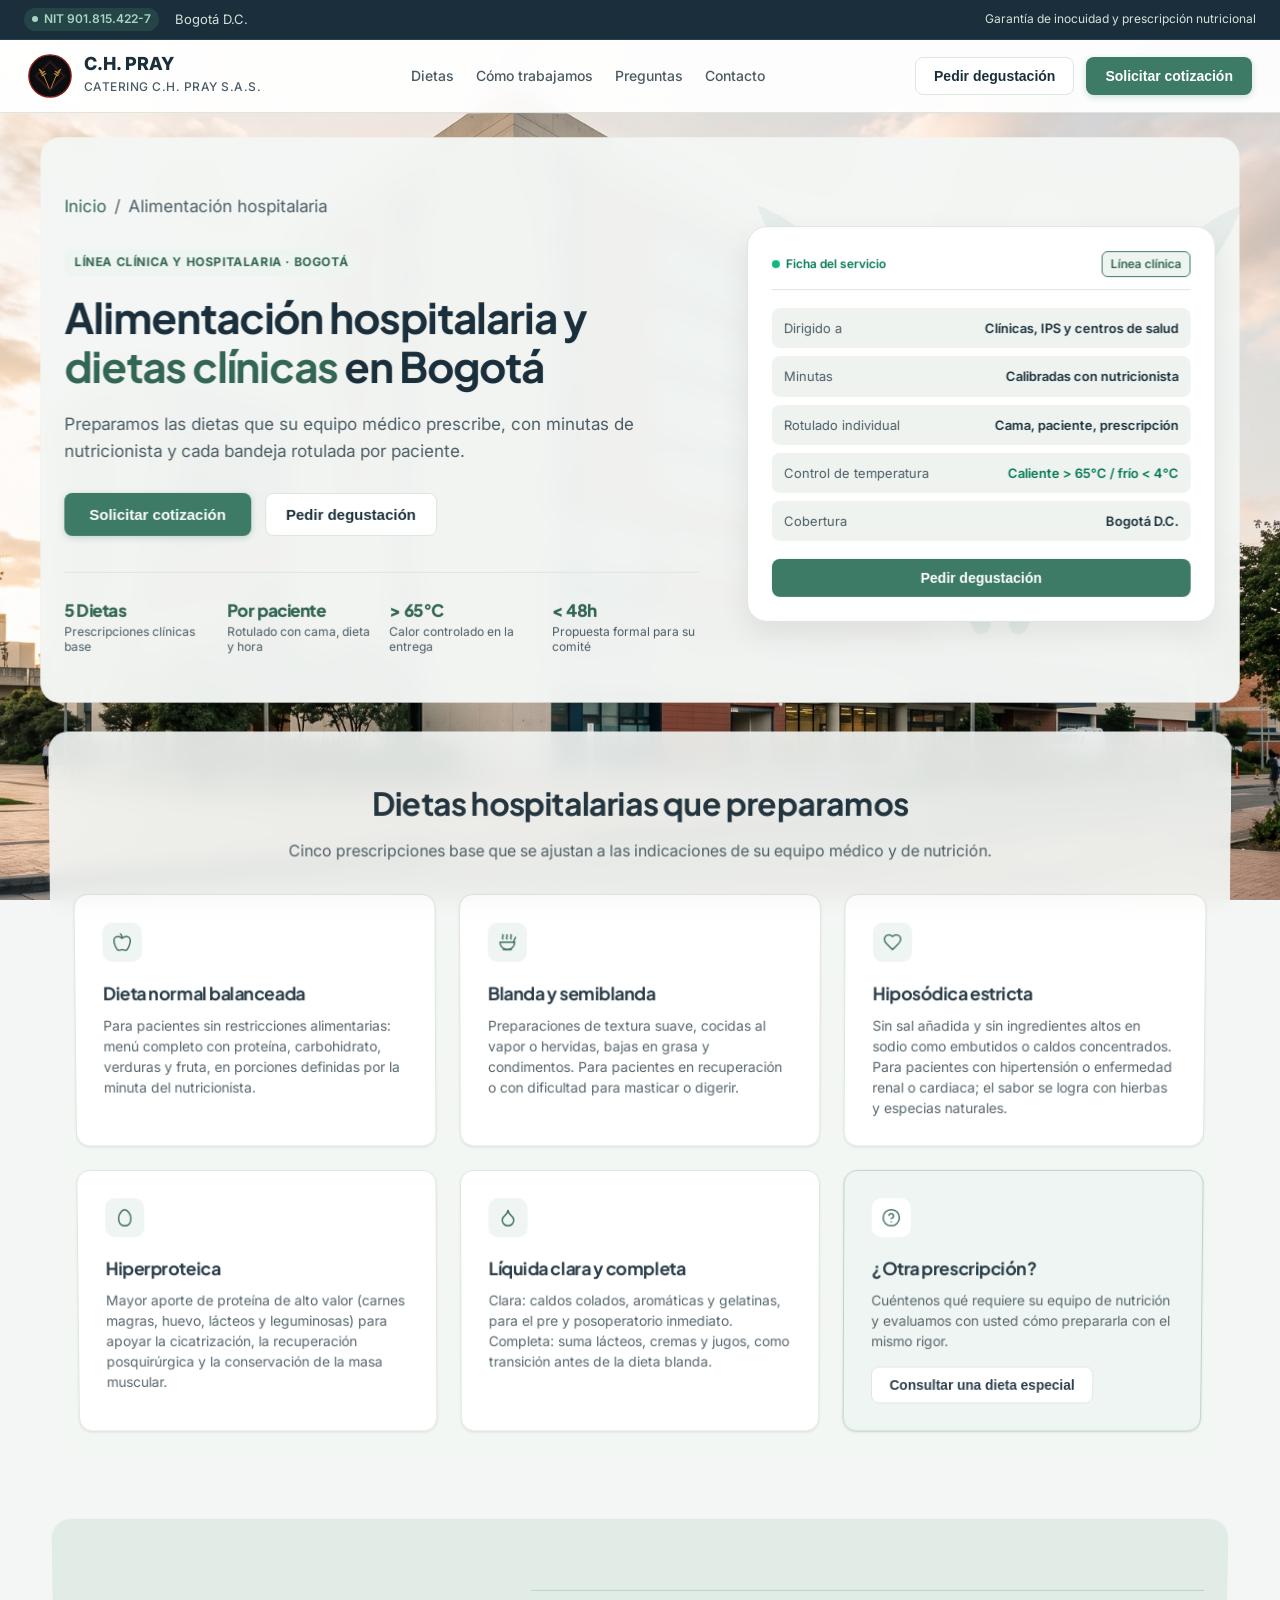
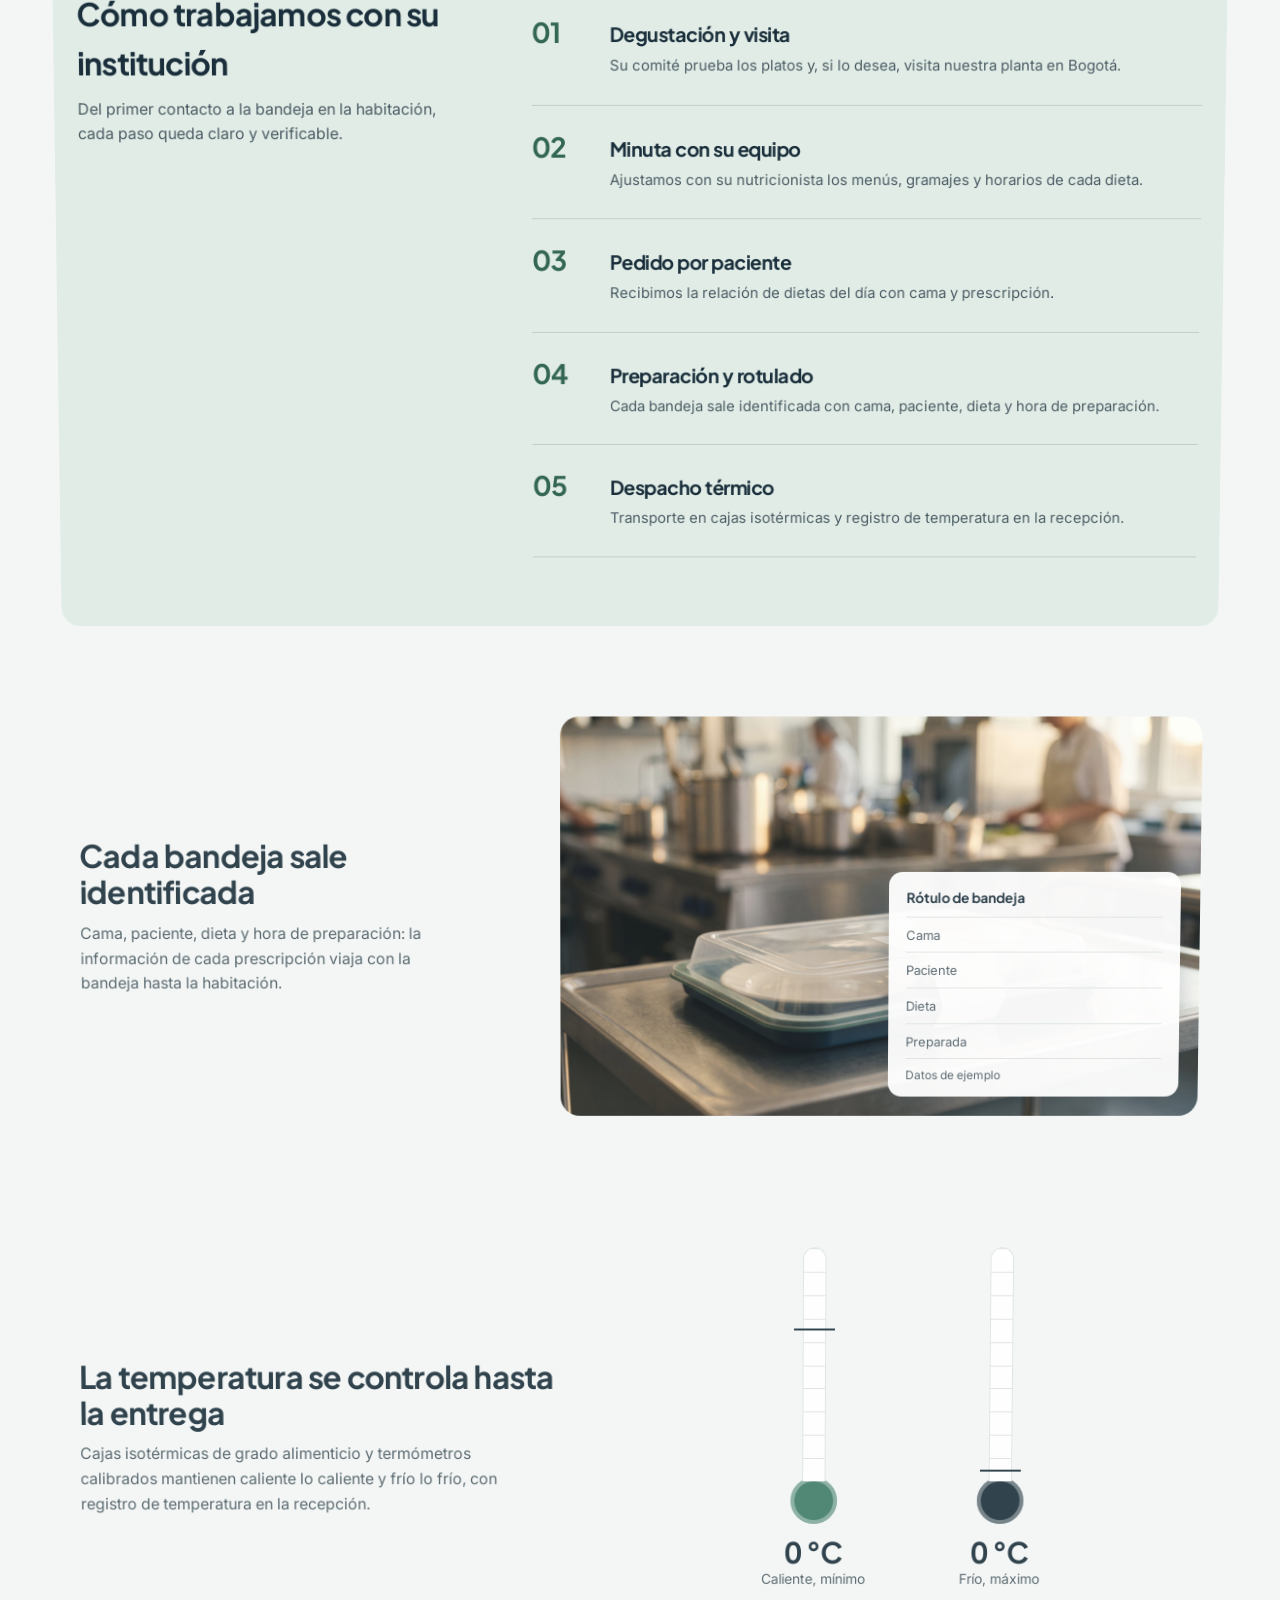
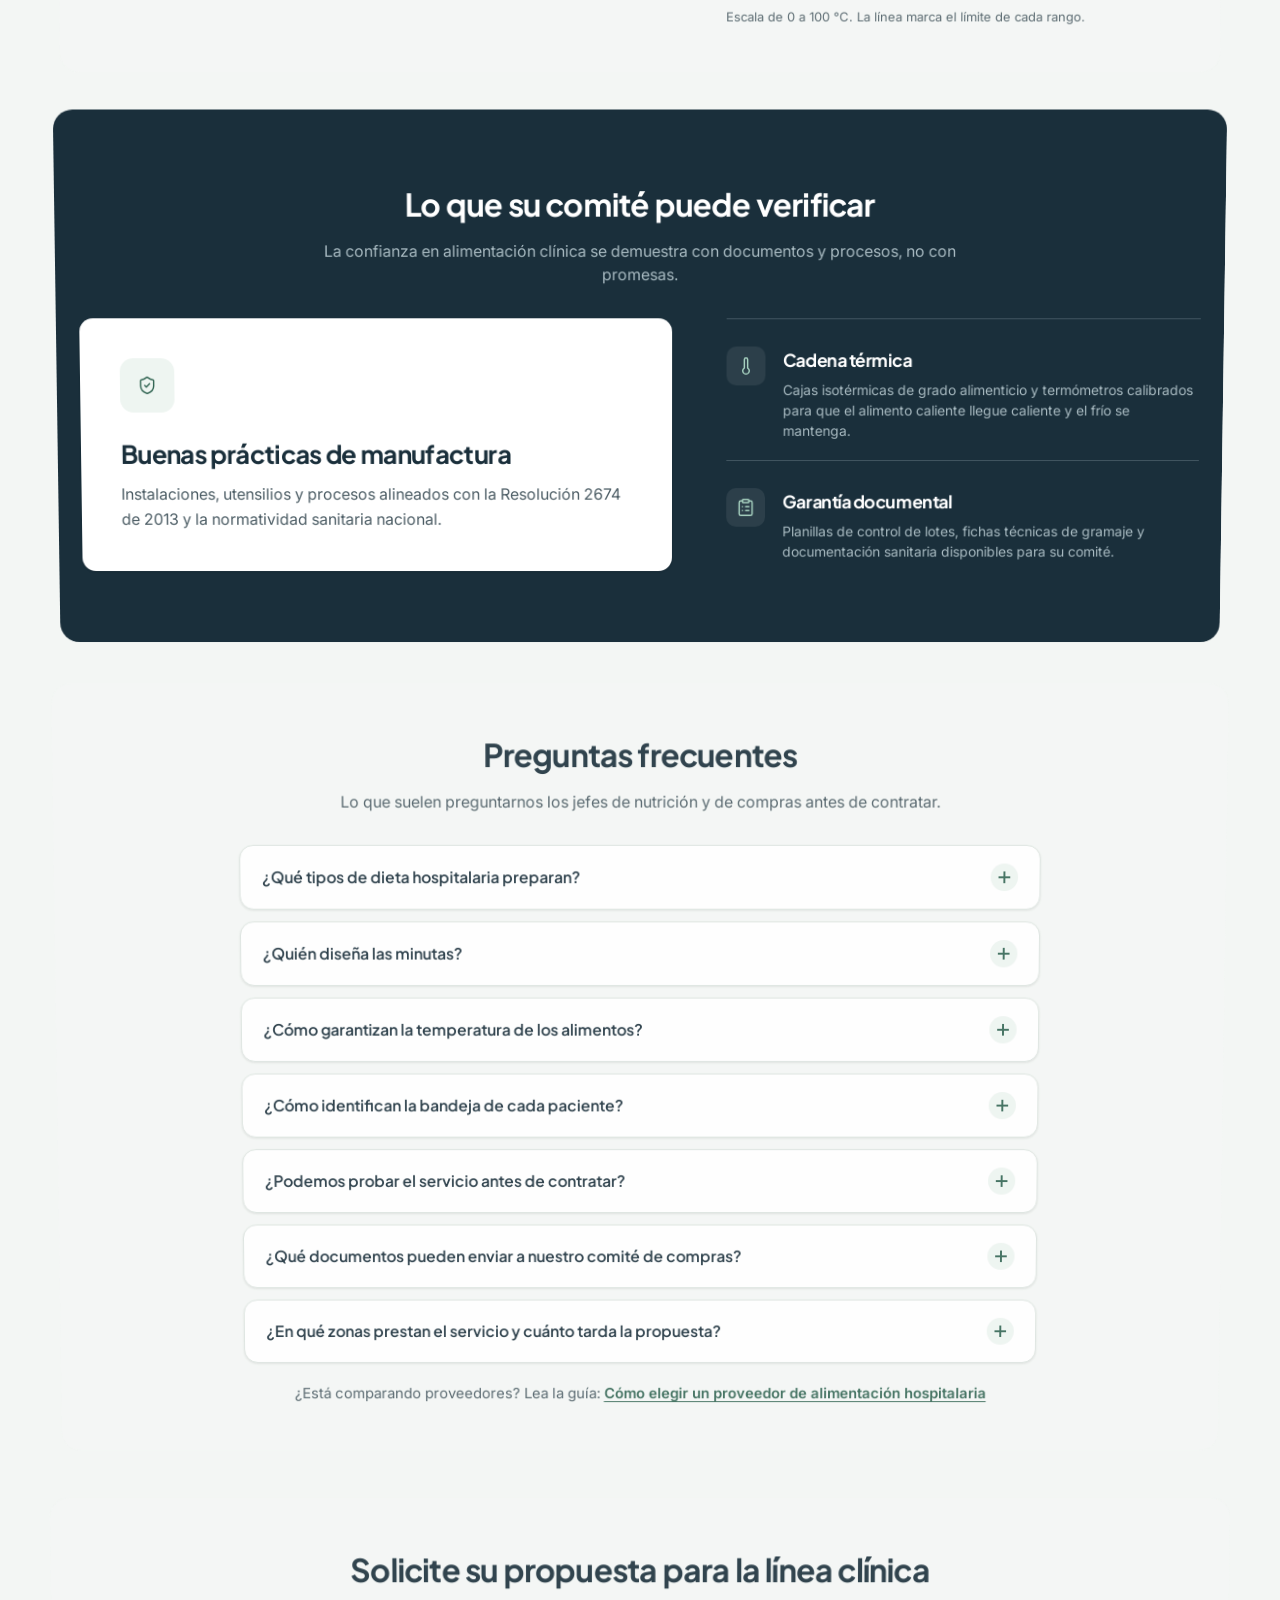
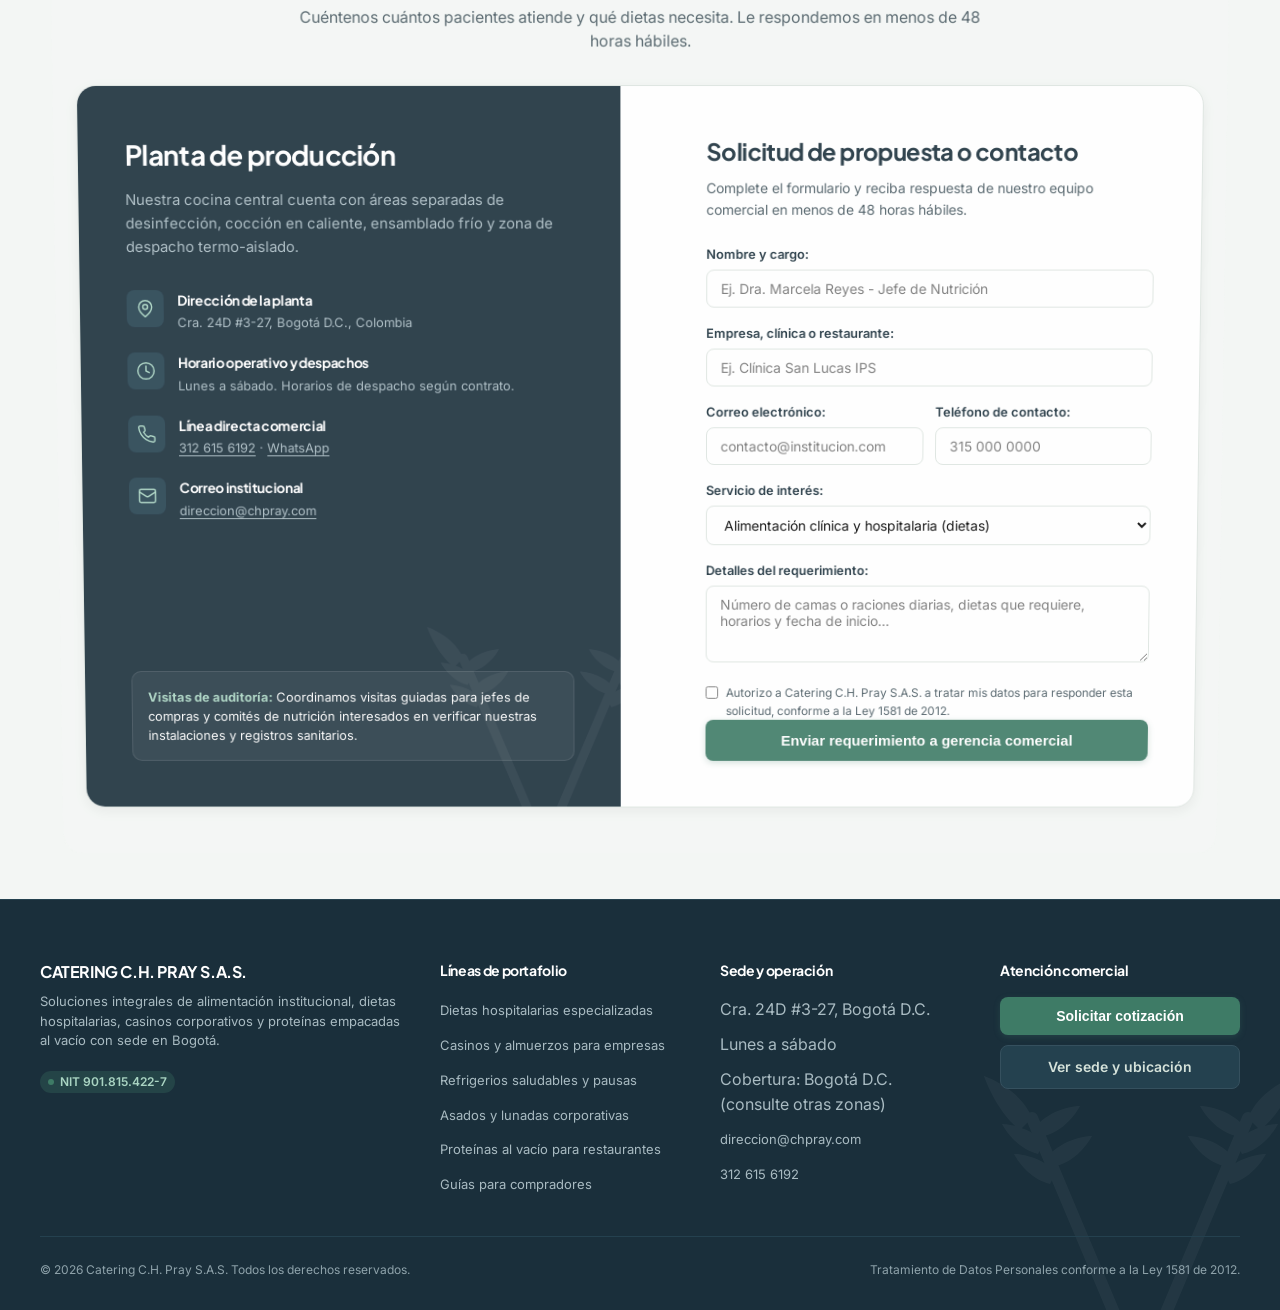
==== alimentacion-hospitalaria/index.html @ 0bd47624 "Diseño: botones, pestañas, etiquetas de formulario, pie y tarjetas en mayúscula inicial solo (senten" ====
<!DOCTYPE html>
<html lang="es">
<head>
  <meta charset="UTF-8">
  <meta name="viewport" content="width=device-width, initial-scale=1.0">
  <title>Alimentación Hospitalaria y Dietas Clínicas en Bogotá | C.H. Pray</title>
  <meta name="description" content="Dietas hospitalarias para clínicas, IPS y centros de salud en Bogotá: normal, blanda, hiposódica, hiperproteica y líquida, con minutas de nutricionista, rotulado por paciente y cadena térmica. Solicite cotización o degustación.">
  <link rel="canonical" href="https://saimonproduce.github.io/propuestachpray/alimentacion-hospitalaria/">
  <meta property="og:type" content="website">
  <meta property="og:locale" content="es_CO">
  <meta property="og:site_name" content="Catering C.H. Pray S.A.S.">
  <meta property="og:title" content="Alimentación Hospitalaria y Dietas Clínicas en Bogotá | C.H. Pray">
  <meta property="og:description" content="Dietas hospitalarias con minutas de nutricionista, rotulado por paciente y cadena térmica para clínicas e IPS en Bogotá.">
  <meta property="og:url" content="https://saimonproduce.github.io/propuestachpray/alimentacion-hospitalaria/">
  <meta name="theme-color" content="#1A2F3B">
  <link rel="icon" href="data:image/svg+xml,%3Csvg xmlns='http://www.w3.org/2000/svg' viewBox='0 0 100 100'%3E%3Crect width='100' height='100' rx='20' fill='%231A2F3B'/%3E%3Ctext x='50' y='66' font-size='46' font-family='Arial' font-weight='700' fill='%23F7F9F6' text-anchor='middle'%3ECH%3C/text%3E%3C/svg%3E">
  <script type="application/ld+json">
  {
    "@context": "https://schema.org",
    "@graph": [
      {
        "@type": "Service",
        "name": "Alimentación hospitalaria y dietas clínicas",
        "serviceType": "Alimentación institucional hospitalaria",
        "description": "Preparación y despacho de dietas hospitalarias para clínicas, IPS y centros de salud en Bogotá.",
        "areaServed": "Bogotá D.C.",
        "audience": { "@type": "Audience", "audienceType": "Clínicas, IPS y centros de salud" },
        "provider": {
          "@type": "FoodEstablishment",
          "name": "Catering C.H. Pray S.A.S.",
          "telephone": "+57 312 615 6192",
          "taxID": "901.815.422-7",
          "address": { "@type": "PostalAddress", "streetAddress": "Cra. 24D #3-27", "addressLocality": "Bogotá", "addressCountry": "CO" }
        }
      },
      {
        "@type": "BreadcrumbList",
        "itemListElement": [
          { "@type": "ListItem", "position": 1, "name": "Inicio", "item": "https://saimonproduce.github.io/propuestachpray/" },
          { "@type": "ListItem", "position": 2, "name": "Alimentación hospitalaria", "item": "https://saimonproduce.github.io/propuestachpray/alimentacion-hospitalaria/" }
        ]
      },
      {
        "@type": "FAQPage",
        "mainEntity": [
          {
            "@type": "Question",
            "name": "¿Qué tipos de dieta hospitalaria preparan?",
            "acceptedAnswer": {
              "@type": "Answer",
              "text": "Preparamos cinco prescripciones base: normal balanceada, blanda y semiblanda, hiposódica estricta, hiperproteica y líquida clara y completa. Si su institución requiere otra dieta, la evaluamos con su equipo de nutrición."
            }
          },
          {
            "@type": "Question",
            "name": "¿Quién diseña las minutas?",
            "acceptedAnswer": {
              "@type": "Answer",
              "text": "Las minutas se calibran con nutricionista profesional y se ajustan con el equipo de nutrición de su institución: menús, gramajes y horarios de cada dieta."
            }
          },
          {
            "@type": "Question",
            "name": "¿Cómo garantizan la temperatura de los alimentos?",
            "acceptedAnswer": {
              "@type": "Answer",
              "text": "Despachamos en cajas isotérmicas de grado alimenticio y medimos la temperatura en la recepción: más de 65 °C para los alimentos calientes y menos de 4 °C para los fríos."
            }
          },
          {
            "@type": "Question",
            "name": "¿Cómo identifican la bandeja de cada paciente?",
            "acceptedAnswer": {
              "@type": "Answer",
              "text": "Cada bandeja va rotulada de forma individual con cama, paciente, dieta y hora de preparación, para que su personal la entregue sin confusiones."
            }
          },
          {
            "@type": "Question",
            "name": "¿Podemos probar el servicio antes de contratar?",
            "acceptedAnswer": {
              "@type": "Answer",
              "text": "Sí. Coordinamos una degustación sin costo para su comité técnico y, si lo desea, una visita guiada a nuestra planta de producción en Bogotá."
            }
          },
          {
            "@type": "Question",
            "name": "¿Qué documentos pueden enviar a nuestro comité de compras?",
            "acceptedAnswer": {
              "@type": "Answer",
              "text": "Ponemos a disposición planillas de control de lotes, fichas técnicas de gramaje y la documentación sanitaria de la empresa, además de nuestros datos legales (NIT 901.815.422-7)."
            }
          },
          {
            "@type": "Question",
            "name": "¿En qué zonas prestan el servicio y cuánto tarda la propuesta?",
            "acceptedAnswer": {
              "@type": "Answer",
              "text": "Atendemos instituciones en Bogotá D.C.; para otras zonas, consúltenos. Enviamos la propuesta formal en menos de 48 horas hábiles después de conocer su requerimiento."
            }
          }
        ]
      }
    ]
  }
  </script>
  <link rel="preconnect" href="https://fonts.googleapis.com">
  <link rel="preconnect" href="https://fonts.gstatic.com" crossorigin>
  <link href="https://fonts.googleapis.com/css2?family=Plus+Jakarta+Sans:wght@400;500;600;700;800&family=Inter:wght@400;500;600&display=swap" rel="stylesheet">
  <link rel="stylesheet" href="../styles.css?v=32">
</head>
<body class="theme-warm" data-service="Hospitalario">

  <!-- BARRA DE CONFIANZA -->
  <div class="top-bar">
    <div class="top-bar-tags">
      <span class="badge-pill">NIT 901.815.422-7</span>
      <span>Bogotá D.C.</span>
    </div>
    <div style="font-size: 12px;">
      Garantía de inocuidad y prescripción nutricional
    </div>
  </div>

  <!-- HEADER -->
  <header>
    <a href="../" class="brand-wrap" aria-label="C.H. Pray, ir al inicio">
      <svg class="brand-logo-svg" viewBox="0 0 100 100" fill="none" xmlns="http://www.w3.org/2000/svg">
        <circle cx="50" cy="50" r="48" fill="#0C0D0E" stroke="#8B1E1E" stroke-width="3"/>
        <rect x="25" y="25" width="50" height="50" transform="rotate(45 50 50)" stroke="#1F2430" stroke-width="2" fill="none"/>
        <rect x="28" y="28" width="44" height="44" transform="rotate(45 50 50)" stroke="#8B1E1E" stroke-width="1.5" fill="none"/>
        <path d="M48 78 L32 40" stroke="#C8963E" stroke-width="2" stroke-linecap="round"/>
        <path d="M32 40 C30 35 24 33 24 33 C24 33 26 39 30 42 Z" fill="#C8963E"/>
        <path d="M34 44 C31 41 27 41 27 41 C27 41 29 45 33 46 Z" fill="#C8963E"/>
        <path d="M36 49 C33 46 29 46 29 46 C29 46 31 50 35 51 Z" fill="#C8963E"/>
        <path d="M33 41 C36 38 40 38 40 38 C40 38 38 42 34 43 Z" fill="#C8963E"/>
        <path d="M35 46 C38 43 42 43 42 43 C42 43 40 47 36 48 Z" fill="#C8963E"/>
        <path d="M52 78 L68 40" stroke="#C8963E" stroke-width="2" stroke-linecap="round"/>
        <path d="M68 40 C70 35 76 33 76 33 C76 33 74 39 70 42 Z" fill="#C8963E"/>
        <path d="M66 44 C69 41 73 41 73 41 C73 41 71 45 67 46 Z" fill="#C8963E"/>
        <path d="M64 49 C67 46 71 46 71 46 C71 46 69 50 65 51 Z" fill="#C8963E"/>
        <path d="M67 41 C64 38 60 38 60 38 C60 38 62 42 66 43 Z" fill="#C8963E"/>
        <path d="M65 46 C62 43 58 43 58 43 C58 43 60 47 64 48 Z" fill="#C8963E"/>
      </svg>
      <div>
        <span class="brand-title">C.H. PRAY</span>
        <span class="brand-sub">CATERING C.H. PRAY S.A.S.</span>
      </div>
    </a>
    <nav>
      <a href="#dietas">Dietas</a>
      <a href="#proceso">Cómo trabajamos</a>
      <a href="#preguntas">Preguntas</a>
      <a href="#contacto">Contacto</a>
      <span class="nav-indicator" aria-hidden="true"></span>
    </nav>

    <div class="header-actions">
      <button class="btn btn-secondary" onclick="openQuoteModal('degustacion')">Pedir degustación</button>
      <button class="btn btn-primary" onclick="openQuoteModal('clinico')"><span class="hide-narrow">Solicitar cotización</span><span class="show-narrow">Cotizar</span></button>
    </div>
  </header>

  <main>
    <!-- TODO: imágenes generadas con IA para el recorrido; reemplazar por fotos reales de la planta y de hospitalización -->
    <div class="journey-bg" aria-hidden="true">
      <video class="journey-video" muted playsinline preload="auto" poster="../assets/hospital/paso-1-fachada.jpg">
        <source src="../assets/hospital/recorrido-scroll-1080.mp4" type="video/mp4">
      </video>
      <div class="journey-imgs">
        <img class="journey-img" src="../assets/hospital/paso-1-fachada.jpg" alt="" width="2000" height="1116" decoding="async">
        <img class="journey-img" src="../assets/hospital/paso-2-pasillo.jpg" alt="" width="2000" height="1116" loading="lazy" decoding="async">
        <img class="journey-img" src="../assets/hospital/paso-3-cocina.jpg" alt="" width="2000" height="1116" loading="lazy" decoding="async">
        <img class="journey-img" src="../assets/hospital/paso-4-bandeja.jpg" alt="" width="2000" height="1116" loading="lazy" decoding="async">
      </div>
    </div>
    <script>
      // Móvil: las 4 imágenes se funden con el scroll (sin video, sin 3D)
      (function () {
        if (window.matchMedia('(prefers-reduced-motion: reduce)').matches || window.innerWidth > 640) return;
        document.body.classList.add('has-journey');
        var imgs = document.querySelectorAll('.journey-img');
        var n = imgs.length, current = 0, running = false;
        function tick() {
          var max = document.documentElement.scrollHeight - window.innerHeight;
          var q = Math.min(Math.max(window.scrollY / max, 0), 1) * (n - 1);
          current += (q - current) * 0.15;
          imgs.forEach(function (el, i) {
            var o = i === 0 ? 1 : Math.min(Math.max(current - (i - 1), 0), 1);
            el.style.opacity = o;
            el.style.transform = 'scale(' + (1.1 - 0.1 * o).toFixed(3) + ')';
          });
          if (Math.abs(q - current) > 0.002) { requestAnimationFrame(tick); } else { running = false; }
        }
        function update() { if (!running) { running = true; requestAnimationFrame(tick); } }
        window.addEventListener('scroll', update, { passive: true });
        window.addEventListener('resize', update);
        update();
      })();
    </script>
    <script>
      (function () {
        if (window.matchMedia('(prefers-reduced-motion: reduce)').matches || window.innerWidth <= 640) return;
        document.body.classList.add('has-journey');
        var video = document.querySelector('.journey-video');
        var sections;
        var target = 0, current = 0, running = false;
        var lastCurrent = 0, blur = 0;
        // Motion blur: el video se difumina según la velocidad del scroll (BLUR_K = px por segundo de video por frame; BLUR_MAX = tope en px)
        var BLUR_K = 80, BLUR_MAX = 6;
        function progress() {
          var max = document.documentElement.scrollHeight - window.innerHeight;
          return Math.min(Math.max(window.scrollY / max, 0), 1);
        }
        function sections3d() {
          sections.forEach(function (el) {
            var r = el.getBoundingClientRect();
            var d = Math.max(-1, Math.min(1, (r.top + r.height / 2 - window.innerHeight / 2) / window.innerHeight));
            el.style.transform = 'perspective(1400px) rotateX(' + (-d * 2).toFixed(2) + 'deg) translateZ(' + (-Math.abs(d) * 40).toFixed(0) + 'px)';
            if (!el.classList.contains('band-sage') && !el.classList.contains('band-navy')) {
              el.style.opacity = (1 - Math.abs(d) * 0.1).toFixed(2);
            }
          });
        }
        function tick() {
          var p = progress();
          target = p * (video.duration || 0);
          current += (target - current) * 0.12;
          var speed = Math.abs(current - lastCurrent);
          lastCurrent = current;
          blur += (Math.min(speed * BLUR_K, BLUR_MAX) - blur) * 0.25;
          video.style.filter = blur > 0.05 ? 'blur(' + blur.toFixed(2) + 'px)' : 'none';
          if (video.duration && !video.seeking && Math.abs(video.currentTime - current) > 0.001) {
            if (video.fastSeek) { video.fastSeek(current); } else { video.currentTime = current; }
          }
          sections3d();
          if (Math.abs(target - current) > 0.01 || video.seeking) {
            requestAnimationFrame(tick);
          } else {
            running = false;
            blur = 0;
            video.style.filter = 'none';
          }
        }
        function update() {
          if (!sections) return;
          if (!running) { running = true; requestAnimationFrame(tick); }
        }
        video.addEventListener('seeked', function () { if (running) return; update(); });
        window.addEventListener('scroll', function () { requestAnimationFrame(update); }, { passive: true });
        window.addEventListener('resize', update);
        window.addEventListener('load', function () { sections = document.querySelectorAll('main > section, main > .hero'); video.load(); update(); });
      })();
    </script>
    <!-- HERO -->
    <section class="hero">
      <div>
        <p class="breadcrumb">
          <a href="../">Inicio</a><span aria-hidden="true">/</span><span aria-current="page">Alimentación hospitalaria</span>
        </p>
        <div class="hero-tagline">Línea clínica y hospitalaria · Bogotá</div>
        <h1>Alimentación hospitalaria y <span>dietas clínicas</span> en Bogotá</h1>
        <p>
          Preparamos las dietas que su equipo médico prescribe, con minutas de nutricionista y cada bandeja rotulada por paciente.
        </p>

        <div class="hero-ctas">
          <button class="btn btn-primary" style="padding: 12px 24px; font-size: 15px;" onclick="openQuoteModal('clinico')">
            Solicitar cotización
          </button>
          <button class="btn btn-secondary" style="padding: 12px 20px; font-size: 15px;" onclick="openQuoteModal('degustacion')">
            Pedir degustación
          </button>
        </div>

        <div class="trust-strip">
          <div class="trust-item">
            <h4>5 Dietas</h4>
            <p>Prescripciones clínicas base</p>
          </div>
          <div class="trust-item">
            <h4>Por paciente</h4>
            <p>Rotulado con cama, dieta y hora</p>
          </div>
          <div class="trust-item">
            <h4>&gt; 65°C</h4>
            <p>Calor controlado en la entrega</p>
          </div>
          <div class="trust-item">
            <h4>&lt; 48h</h4>
            <p>Propuesta formal para su comité</p>
          </div>
        </div>
      </div>

      <div class="hero-card">
        <div class="hero-card-header">
          <span class="dot-badge">Ficha del servicio</span>
          <span class="badge-gold-outline">Línea clínica</span>
        </div>
        <div class="info-row">
          <span>Dirigido a</span>
          <span>Clínicas, IPS y centros de salud</span>
        </div>
        <div class="info-row">
          <span>Minutas</span>
          <span>Calibradas con nutricionista</span>
        </div>
        <div class="info-row">
          <span>Rotulado individual</span>
          <span>Cama, paciente, prescripción</span>
        </div>
        <div class="info-row">
          <span>Control de temperatura</span>
          <span style="color: #047857;">Caliente &gt; 65°C / frío &lt; 4°C</span>
        </div>
        <div class="info-row">
          <span>Cobertura</span>
          <span>Bogotá D.C.</span>
        </div>
        <button class="btn btn-gold" style="width: 100%; margin-top: 10px;" onclick="openQuoteModal('degustacion')">
          Pedir degustación
        </button>
      </div>
    </section>

    <!-- DIETAS -->
    <section class="page-section" id="dietas">
      <div class="section-title-wrap">
        <h2>Dietas hospitalarias que preparamos</h2>
        <p>Cinco prescripciones base que se ajustan a las indicaciones de su equipo médico y de nutrición.</p>
      </div>

      <div class="matrix-grid">
        <div class="matrix-card">
          <div class="matrix-icon"><svg viewBox="0 0 24 24" aria-hidden="true" focusable="false"><path d="M12 20.94c1.5 0 2.75 1.06 4 1.06 3 0 6-8 6-12.22A4.91 4.91 0 0 0 17 5c-2.22 0-4 1.44-5 2-1-.56-2.78-2-5-2a4.9 4.9 0 0 0-5 4.78C2 14 5 22 8 22c1.25 0 2.5-1.06 4-1.06Z"/><path d="M10 2c1 .5 2 2 2 5"/></svg></div>
          <h3 style="font-size: 18px; margin-bottom: 8px;">Dieta normal balanceada</h3>
          <p>Para pacientes sin restricciones alimentarias: menú completo con proteína, carbohidrato, verduras y fruta, en porciones definidas por la minuta del nutricionista.</p>
        </div>
        <div class="matrix-card">
          <div class="matrix-icon"><svg viewBox="0 0 24 24" aria-hidden="true" focusable="false"><path d="M12 21a9 9 0 0 0 9-9H3a9 9 0 0 0 9 9Z"/><path d="M7 21h10"/><path d="M19.5 12 22 6"/><path d="M16.25 3c.27.1.8.53.75 1.36-.06.83-.93 1.2-1 2.02-.05.78.34 1.24.73 1.62"/><path d="M11.25 3c.27.1.8.53.74 1.36-.05.83-.93 1.2-.98 2.02-.06.78.33 1.24.72 1.62"/><path d="M6.25 3c.27.1.8.53.75 1.36-.06.83-.93 1.2-1 2.02-.05.78.34 1.24.74 1.62"/></svg></div>
          <h3 style="font-size: 18px; margin-bottom: 8px;">Blanda y semiblanda</h3>
          <p>Preparaciones de textura suave, cocidas al vapor o hervidas, bajas en grasa y condimentos. Para pacientes en recuperación o con dificultad para masticar o digerir.</p>
        </div>
        <div class="matrix-card">
          <div class="matrix-icon"><svg viewBox="0 0 24 24" aria-hidden="true" focusable="false"><path d="M19 14c1.49-1.46 3-3.21 3-5.5A5.5 5.5 0 0 0 16.5 3c-1.76 0-3 .5-4.5 2-1.5-1.5-2.74-2-4.5-2A5.5 5.5 0 0 0 2 8.5c0 2.3 1.5 4.05 3 5.5l7 7Z"/></svg></div>
          <h3 style="font-size: 18px; margin-bottom: 8px;">Hiposódica estricta</h3>
          <p>Sin sal añadida y sin ingredientes altos en sodio como embutidos o caldos concentrados. Para pacientes con hipertensión o enfermedad renal o cardiaca; el sabor se logra con hierbas y especias naturales.</p>
        </div>
        <div class="matrix-card">
          <div class="matrix-icon"><svg viewBox="0 0 24 24" aria-hidden="true" focusable="false"><path d="M12 22c6.23-.05 7.87-5.57 7.5-10-.36-4.34-3.95-9.96-7.5-10-3.55.04-7.14 5.66-7.5 10-.37 4.43 1.27 9.95 7.5 10z"/></svg></div>
          <h3 style="font-size: 18px; margin-bottom: 8px;">Hiperproteica</h3>
          <p>Mayor aporte de proteína de alto valor (carnes magras, huevo, lácteos y leguminosas) para apoyar la cicatrización, la recuperación posquirúrgica y la conservación de la masa muscular.</p>
        </div>
        <div class="matrix-card">
          <div class="matrix-icon"><svg viewBox="0 0 24 24" aria-hidden="true" focusable="false"><path d="M12 22a7 7 0 0 0 7-7c0-2-1-3.9-3-5.5s-3.5-4-4-6.5c-.5 2.5-2 4.9-4 6.5C6 11.1 5 13 5 15a7 7 0 0 0 7 7z"/></svg></div>
          <h3 style="font-size: 18px; margin-bottom: 8px;">Líquida clara y completa</h3>
          <p>Clara: caldos colados, aromáticas y gelatinas, para el pre y posoperatorio inmediato. Completa: suma lácteos, cremas y jugos, como transición antes de la dieta blanda.</p>
        </div>
        <div class="matrix-card" style="background: var(--primary-subtle); border-color: var(--eucalyptus);">
          <div class="matrix-icon" style="background: var(--surface);"><svg viewBox="0 0 24 24" aria-hidden="true" focusable="false"><circle cx="12" cy="12" r="10"/><path d="M9.09 9a3 3 0 0 1 5.83 1c0 2-3 3-3 3"/><path d="M12 17h.01"/></svg></div>
          <h3 style="font-size: 18px; margin-bottom: 8px;">¿Otra prescripción?</h3>
          <p style="margin-bottom: 16px;">Cuéntenos qué requiere su equipo de nutrición y evaluamos con usted cómo prepararla con el mismo rigor.</p>
          <button class="btn btn-secondary" onclick="openQuoteModal('clinico')">Consultar una dieta especial</button>
        </div>
      </div>
      <!-- TODO: revisión de las descripciones por la nutricionista de la empresa -->
    </section>

    <!-- PROCESO -->
    <section class="page-section band-sage" id="proceso">
      <div class="section-title-wrap">
        <h2>Cómo trabajamos con su institución</h2>
        <p>Del primer contacto a la bandeja en la habitación, cada paso queda claro y verificable.</p>
      </div>

      <ol class="steps-list">
        <li>
          <h4>Degustación y visita</h4>
          <p>Su comité prueba los platos y, si lo desea, visita nuestra planta en Bogotá.</p>
        </li>
        <li>
          <h4>Minuta con su equipo</h4>
          <p>Ajustamos con su nutricionista los menús, gramajes y horarios de cada dieta.</p>
        </li>
        <li>
          <h4>Pedido por paciente</h4>
          <p>Recibimos la relación de dietas del día con cama y prescripción. <!-- TODO: confirmar canal y hora de corte del pedido --></p>
        </li>
        <li>
          <h4>Preparación y rotulado</h4>
          <p>Cada bandeja sale identificada con cama, paciente, dieta y hora de preparación.</p>
        </li>
        <li>
          <h4>Despacho térmico</h4>
          <p>Transporte en cajas isotérmicas y registro de temperatura en la recepción.</p>
        </li>
      </ol>
    </section>

    <!-- TODO: la foto de la bandeja es generada con IA; reemplazar por una foto real de la planta. Los datos del rótulo son un ejemplo ilustrativo. -->
    <section class="page-section tray-section" id="rotulado" aria-labelledby="rotuladoTitulo">
      <div class="tray-copy">
        <h2 id="rotuladoTitulo">Cada bandeja sale identificada</h2>
        <p>Cama, paciente, dieta y hora de preparación: la información de cada prescripción viaja con la bandeja hasta la habitación.</p>
      </div>
      <figure class="tray-figure" id="trayFigure">
        <img src="../assets/hospital/paso-4-bandeja.jpg" alt="Bandeja hospitalaria sellada con su rótulo" width="2000" height="1116" loading="lazy" decoding="async">
        <div class="tray-label" role="group" aria-label="Ejemplo de rótulo de bandeja">
          <div class="tray-label-title">Rótulo de bandeja</div>
          <dl>
            <div class="tray-row"><dt>Cama</dt><dd><span>204-B</span></dd></div>
            <div class="tray-row"><dt>Paciente</dt><dd><span>Alexander Tovar</span></dd></div>
            <div class="tray-row"><dt>Dieta</dt><dd><span>Hiposódica estricta</span></dd></div>
            <div class="tray-row"><dt>Preparada</dt><dd><span>11:40 a. m.</span></dd></div>
          </dl>
          <div class="tray-label-note">Datos de ejemplo</div>
        </div>
      </figure>
    </section>

    <section class="page-section thermo-section" id="temperatura" aria-labelledby="termoTitulo">
      <div class="thermo-copy">
        <h2 id="termoTitulo">La temperatura se controla hasta la entrega</h2>
        <p>Cajas isotérmicas de grado alimenticio y termómetros calibrados mantienen caliente lo caliente y frío lo frío, con registro de temperatura en la recepción.</p>
      </div>
      <div class="thermo-wrap">
        <div class="thermo-pair" id="thermoPair" role="img" aria-label="Termómetros en escala de 0 a 100 grados: lo caliente se mantiene por encima de 65 grados y lo frío por debajo de 4 grados">
          <div class="thermo thermo-hot" data-level="65">
            <div class="thermo-tube"><div class="thermo-fill"></div><span class="thermo-mark"></span></div>
            <div class="thermo-bulb"></div>
            <div class="thermo-read"><strong><span class="thermo-num">65</span> °C</strong><span>Caliente, mínimo</span></div>
          </div>
          <div class="thermo thermo-cold" data-level="4">
            <div class="thermo-tube"><div class="thermo-fill"></div><span class="thermo-mark"></span></div>
            <div class="thermo-bulb"></div>
            <div class="thermo-read"><strong><span class="thermo-num">4</span> °C</strong><span>Frío, máximo</span></div>
          </div>
        </div>
        <p class="thermo-note">Escala de 0 a 100 °C. La línea marca el límite de cada rango.</p>
      </div>
    </section>

    <!-- GARANTÍAS -->
    <section class="page-section band-navy" id="garantias">
      <div class="section-title-wrap">
        <h2>Lo que su comité puede verificar</h2>
        <p>La confianza en alimentación clínica se demuestra con documentos y procesos, no con promesas.</p>
      </div>

      <div class="matrix-grid matrix-grid--feature">
        <div class="matrix-card">
          <div class="matrix-icon"><svg viewBox="0 0 24 24" aria-hidden="true" focusable="false"><path d="M20 13c0 5-3.5 7.5-7.66 8.95a1 1 0 0 1-.67-.01C7.5 20.5 4 18 4 13V6a1 1 0 0 1 1-1c2 0 4.5-1.2 6.24-2.72a1.17 1.17 0 0 1 1.52 0C14.51 3.81 17 5 19 5a1 1 0 0 1 1 1z"/><path d="m9 12 2 2 4-4"/></svg></div>
          <h3>Buenas prácticas de manufactura</h3>
          <p>Instalaciones, utensilios y procesos alineados con la Resolución 2674 de 2013 y la normatividad sanitaria nacional.</p> <!-- TODO: confirmar con documento de la empresa (Fase 0) -->
        </div>
        <div class="matrix-card">
          <div class="matrix-icon"><svg viewBox="0 0 24 24" aria-hidden="true" focusable="false"><path d="M14 4v10.54a4 4 0 1 1-4 0V4a2 2 0 0 1 4 0Z"/></svg></div>
          <h3>Cadena térmica</h3>
          <p>Cajas isotérmicas de grado alimenticio y termómetros calibrados para que el alimento caliente llegue caliente y el frío se mantenga.</p>
        </div>
        <div class="matrix-card">
          <div class="matrix-icon"><svg viewBox="0 0 24 24" aria-hidden="true" focusable="false"><rect width="8" height="4" x="8" y="2" rx="1"/><path d="M16 4h2a2 2 0 0 1 2 2v14a2 2 0 0 1-2 2H6a2 2 0 0 1-2-2V6a2 2 0 0 1 2-2h2"/><path d="M12 11h4"/><path d="M12 16h4"/><path d="M8 11h.01"/><path d="M8 16h.01"/></svg></div>
          <h3>Garantía documental</h3>
          <p>Planillas de control de lotes, fichas técnicas de gramaje y documentación sanitaria disponibles para su comité.</p> <!-- TODO: confirmar con documento de la empresa (Fase 0) -->
        </div>
      </div>
    </section>

    <!-- PREGUNTAS FRECUENTES -->
    <section class="page-section" id="preguntas">
      <div class="section-title-wrap">
        <h2>Preguntas frecuentes</h2>
        <p>Lo que suelen preguntarnos los jefes de nutrición y de compras antes de contratar.</p>
      </div>

      <div class="faq-list">
        <details>
          <summary>¿Qué tipos de dieta hospitalaria preparan?</summary>
          <p>Preparamos cinco prescripciones base: normal balanceada, blanda y semiblanda, hiposódica estricta, hiperproteica y líquida clara y completa. Si su institución requiere otra dieta, la evaluamos con su equipo de nutrición.</p>
        </details>
        <details>
          <summary>¿Quién diseña las minutas?</summary>
          <p>Las minutas se calibran con nutricionista profesional y se ajustan con el equipo de nutrición de su institución: menús, gramajes y horarios de cada dieta.</p>
        </details>
        <details>
          <summary>¿Cómo garantizan la temperatura de los alimentos?</summary>
          <p>Despachamos en cajas isotérmicas de grado alimenticio y medimos la temperatura en la recepción: más de 65 °C para los alimentos calientes y menos de 4 °C para los fríos.</p>
        </details>
        <details>
          <summary>¿Cómo identifican la bandeja de cada paciente?</summary>
          <p>Cada bandeja va rotulada de forma individual con cama, paciente, dieta y hora de preparación, para que su personal la entregue sin confusiones.</p>
        </details>
        <details>
          <summary>¿Podemos probar el servicio antes de contratar?</summary>
          <p>Sí. Coordinamos una degustación sin costo para su comité técnico y, si lo desea, una visita guiada a nuestra planta de producción en Bogotá.</p>
        </details>
        <details>
          <summary>¿Qué documentos pueden enviar a nuestro comité de compras?</summary>
          <p>Ponemos a disposición planillas de control de lotes, fichas técnicas de gramaje y la documentación sanitaria de la empresa, además de nuestros datos legales (NIT 901.815.422-7).</p>
        </details>
        <details>
          <summary>¿En qué zonas prestan el servicio y cuánto tarda la propuesta?</summary>
          <p>Atendemos instituciones en Bogotá D.C.; para otras zonas, consúltenos. Enviamos la propuesta formal en menos de 48 horas hábiles después de conocer su requerimiento.</p>
        </details>
      </div>
      <p class="guide-related">¿Está comparando proveedores? Lea la guía: <a href="../guias/proveedor-alimentacion-hospitalaria/">Cómo elegir un proveedor de alimentación hospitalaria</a></p>
    </section>

    <!-- APARTADO ESPECÍFICO 2: CONTACTO Y SEDE OPERATIVA -->
    <section class="contact-section" id="contacto">
      <div class="section-title-wrap">
        <h2>Solicite su propuesta para la línea clínica</h2>
        <p>Cuéntenos cuántos pacientes atiende y qué dietas necesita. Le respondemos en menos de 48 horas hábiles.</p>
      </div>

      <div class="contact-layout">
        <!-- Panel Izquierdo: Información y Ubicación -->
        <div class="contact-info-pane">
          <div>
            <h3>Planta de producción</h3>
            <p>
              Nuestra cocina central cuenta con áreas separadas de desinfección, cocción en caliente, ensamblado frío y zona de despacho termo-aislado.
            </p>

            <div class="contact-details-list">
              <div class="contact-item">
                <div class="contact-item-icon"><svg viewBox="0 0 24 24" aria-hidden="true" focusable="false"><path d="M20 10c0 6-8 12-8 12s-8-6-8-12a8 8 0 0 1 16 0Z"/><circle cx="12" cy="10" r="3"/></svg></div>
                <div>
                  <h5>Dirección de la planta</h5>
                  <p>Cra. 24D #3-27, Bogotá D.C., Colombia</p>
                </div>
              </div>

              <div class="contact-item">
                <div class="contact-item-icon"><svg viewBox="0 0 24 24" aria-hidden="true" focusable="false"><circle cx="12" cy="12" r="10"/><path d="M12 6v6l4 2"/></svg></div>
                <div>
                  <h5>Horario operativo y despachos</h5>
                  <p>Lunes a sábado. Horarios de despacho según contrato.</p> <!-- TODO: confirmar con documento de la empresa (Fase 0) -->
                </div>
              </div>

              <div class="contact-item">
                <div class="contact-item-icon"><svg viewBox="0 0 24 24" aria-hidden="true" focusable="false"><path d="M22 16.92v3a2 2 0 0 1-2.18 2 19.79 19.79 0 0 1-8.63-3.07 19.5 19.5 0 0 1-6-6 19.79 19.79 0 0 1-3.07-8.67A2 2 0 0 1 4.11 2h3a2 2 0 0 1 2 1.72 12.84 12.84 0 0 0 .7 2.81 2 2 0 0 1-.45 2.11L8.09 9.91a16 16 0 0 0 6 6l1.27-1.27a2 2 0 0 1 2.11-.45 12.84 12.84 0 0 0 2.81.7A2 2 0 0 1 22 16.92z"/></svg></div>
                <div>
                  <h5>Línea directa comercial</h5>
                  <p><a href="tel:+573126156192">312 615 6192</a> · <a href="https://wa.me/573126156192">WhatsApp</a></p>
                </div>
              </div>

              <div class="contact-item">
                <div class="contact-item-icon"><svg viewBox="0 0 24 24" aria-hidden="true" focusable="false"><rect width="20" height="16" x="2" y="4" rx="2"/><path d="m22 7-8.97 5.7a1.94 1.94 0 0 1-2.06 0L2 7"/></svg></div>
                <div>
                  <h5>Correo institucional</h5>
                  <p><a href="mailto:direccion@chpray.com">direccion@chpray.com</a></p>
                </div>
              </div>
            </div>
          </div>

          <div style="background: rgba(255,255,255,0.06); padding: 16px; border-radius: 10px; border: 1px solid rgba(255,255,255,0.1); font-size: 13px;">
            <strong style="color: var(--accent-light);">Visitas de auditoría:</strong> Coordinamos visitas guiadas para jefes de compras y comités de nutrición interesados en verificar nuestras instalaciones y registros sanitarios.
          </div>
        </div>

        <!-- Panel Derecho: Formulario Directo -->
        <div class="contact-form-pane">
          <h3>Solicitud de propuesta o contacto</h3>
          <p>Complete el formulario y reciba respuesta de nuestro equipo comercial en menos de 48 horas hábiles.</p>

          <form onsubmit="handleDirectContact(event)">
            <div class="form-group">
              <label for="dirName">Nombre y cargo:</label>
              <input type="text" class="form-input" id="dirName" maxlength="150" autocomplete="name" placeholder="Ej. Dra. Marcela Reyes - Jefe de Nutrición" required>
            </div>

            <div class="form-group">
              <label for="dirCompany">Empresa, clínica o restaurante:</label>
              <input type="text" class="form-input" id="dirCompany" maxlength="150" autocomplete="organization" placeholder="Ej. Clínica San Lucas IPS" required>
            </div>

            <div style="display: grid; grid-template-columns: 1fr 1fr; gap: 12px;">
              <div class="form-group">
                <label for="dirEmail">Correo electrónico:</label>
                <input type="email" class="form-input" id="dirEmail" maxlength="150" autocomplete="email" autocapitalize="none" spellcheck="false" placeholder="contacto@institucion.com" required>
              </div>
              <div class="form-group">
                <label for="dirPhone">Teléfono de contacto:</label>
                <input type="tel" class="form-input" id="dirPhone" maxlength="150" autocomplete="tel" placeholder="315 000 0000" required>
              </div>
            </div>

            <div class="form-group">
              <label for="dirService">Servicio de interés:</label>
              <select class="form-select" id="dirService">
                <option value="hospitalario">Alimentación clínica y hospitalaria (dietas)</option>
                <option value="corporativo">Catering y casinos para empresas</option>
                <option value="vacio">Proteínas porcionadas al vacío para restaurantes</option>
                <option value="asados">Eventos corporativos y asados</option>
                <option value="auditoria">Quiero agendar una visita a la planta</option>
              </select>
            </div>

            <div class="form-group">
              <label for="dirMessage">Detalles del requerimiento:</label>
              <textarea class="form-textarea" id="dirMessage" maxlength="1000" placeholder="Número de camas o raciones diarias, dietas que requiere, horarios y fecha de inicio..."></textarea>
            </div>

            <label style="display:flex; gap:8px; align-items:flex-start; font-size:12px; color:var(--text-muted); margin-top:12px; font-weight:400;">
            <input type="checkbox" id="dirConsent" required style="margin-top:2px;">
            <span>Autorizo a Catering C.H. Pray S.A.S. a tratar mis datos para responder esta solicitud, conforme a la Ley 1581 de 2012.</span>
          </label>
            <input type="text" name="hp_control" id="dirHp" tabindex="-1" autocomplete="off" data-1p-ignore data-lpignore="true" style="position:absolute; left:-9999px;" aria-hidden="true">
            <button type="submit" id="dirSubmitBtn" class="btn btn-primary" style="width: 100%; padding: 12px; font-size: 15px;">
              Enviar requerimiento a gerencia comercial
            </button>
          </form>

          <div class="flow-step send-state" id="contact-sending" role="status" aria-live="polite">
            <svg class="send-spinner" viewBox="0 0 48 48" aria-hidden="true">
              <circle class="track" cx="24" cy="24" r="20"/>
              <circle class="arc" cx="24" cy="24" r="20"/>
            </svg>
            <h3>Enviando su solicitud…</h3>
            <p>Estamos registrando sus datos. Esto toma solo unos segundos.</p>
          </div>

          <div class="flow-step send-state success-state" id="contact-success" role="status" aria-live="polite">
            <svg class="success-mark" viewBox="0 0 56 56" aria-hidden="true">
              <circle class="disc" cx="28" cy="28" r="28"/>
              <path class="check" d="M17 29l7 7 15-15"/>
            </svg>
            <h3 class="stagger" style="font-size: 22px; margin-bottom: 8px;">Solicitud registrada exitosamente</h3>
            <p class="stagger" style="margin-bottom: 24px;">Gracias por escribirnos. Nuestro equipo comercial le responderá en menos de 48 horas hábiles.</p>
            <div class="stagger"><button type="button" class="btn btn-secondary" onclick="resetContactForm()">Enviar otra solicitud</button></div>
          </div>
        </div>
      </div>
    </section>
  </main>

  <!-- MODAL DE COTIZACIÓN EN 3 PASOS -->
  <a class="wa-float" id="waFloat" href="https://wa.me/573126156192?text=Hola%2C%20quisiera%20informaci%C3%B3n%20sobre%20sus%20servicios%20de%20alimentaci%C3%B3n." target="_blank" rel="noopener" aria-label="Escríbanos por WhatsApp">
    <span class="wa-float-icon"><svg viewBox="0 0 24 24" fill="currentColor" aria-hidden="true"><path d="M17.472 14.382c-.297-.149-1.758-.867-2.03-.967-.273-.099-.471-.148-.67.15-.197.297-.767.966-.94 1.164-.173.199-.347.223-.644.075-.297-.15-1.255-.463-2.39-1.475-.883-.788-1.48-1.761-1.653-2.059-.173-.297-.018-.458.13-.606.134-.133.298-.347.446-.52.149-.174.198-.298.298-.497.099-.198.05-.371-.025-.52-.075-.149-.669-1.612-.916-2.207-.242-.579-.487-.5-.669-.51-.173-.008-.371-.01-.57-.01-.198 0-.52.074-.792.372-.272.297-1.04 1.016-1.04 2.479 0 1.462 1.065 2.875 1.213 3.074.149.198 2.096 3.2 5.077 4.487.709.306 1.262.489 1.694.625.712.227 1.36.195 1.871.118.571-.085 1.758-.719 2.006-1.413.248-.694.248-1.289.173-1.413-.074-.124-.272-.198-.57-.347m-5.421 7.403h-.004a9.87 9.87 0 01-5.031-1.378l-.361-.214-3.741.982.998-3.648-.235-.374a9.86 9.86 0 01-1.51-5.26c.001-5.45 4.436-9.884 9.888-9.884 2.64 0 5.122 1.03 6.988 2.898a9.825 9.825 0 012.893 6.994c-.003 5.45-4.437 9.884-9.885 9.884m8.413-18.297A11.815 11.815 0 0012.05 0C5.495 0 .16 5.335.157 11.892c0 2.096.547 4.142 1.588 5.945L.057 24l6.305-1.654a11.882 11.882 0 005.683 1.448h.005c6.554 0 11.89-5.335 11.893-11.893a11.821 11.821 0 00-3.48-8.413Z"/></svg></span>
    <span class="wa-float-text">
      <span class="wa-float-kicker">WhatsApp</span>
      <span class="wa-float-label">Escríbanos ahora</span>
    </span>
    <svg class="wa-float-arrow" viewBox="0 0 16 16" fill="none" stroke="currentColor" stroke-width="2" stroke-linecap="round" stroke-linejoin="round" aria-hidden="true"><path d="M3 8h10M9 4l4 4-4 4"/></svg>
  </a>

  <div class="modal-overlay" id="quoteModal" onclick="closeModalOnBackdrop(event)">
    <div class="modal-window">
      <button class="modal-close-btn" aria-label="Cerrar" onclick="closeQuoteModal()">✕</button>
      
      <div class="step-indicator-bar">
        <div class="step-tick active" id="tick-1"></div>
        <div class="step-tick" id="tick-2"></div>
        <div class="step-tick" id="tick-3"></div>
      </div>

      <!-- PASO 1 -->
      <div class="wizard-step active" id="step-1">
        <h3 style="font-size: 20px; margin-bottom: 6px;">¿Qué tipo de solución necesita?</h3>
        <p style="font-size: 13px; color: var(--text-muted); margin-bottom: 20px;">Elija la línea y le asignamos un asesor técnico.</p>
        
        <div class="option-grid" style="margin-bottom: 24px;">
          <button type="button" class="selectable-card selected" aria-pressed="true" onclick="selectService(this, 'Hospitalario')">
            <span class="card-check" aria-hidden="true"><svg viewBox="0 0 16 16"><path d="M4 8.5l2.5 2.5L12 5.5"/></svg></span>
            <h5>Línea hospitalaria</h5>
            <p>Clínicas, IPS, centros de salud</p>
          </button>
          <button type="button" class="selectable-card" aria-pressed="false" onclick="selectService(this, 'Corporativo')">
            <span class="card-check" aria-hidden="true"><svg viewBox="0 0 16 16"><path d="M4 8.5l2.5 2.5L12 5.5"/></svg></span>
            <h5>Casino empresarial</h5>
            <p>Almuerzos y refrigerios diarios</p>
          </button>
          <button type="button" class="selectable-card" aria-pressed="false" onclick="selectService(this, 'Evento')">
            <span class="card-check" aria-hidden="true"><svg viewBox="0 0 16 16"><path d="M4 8.5l2.5 2.5L12 5.5"/></svg></span>
            <h5>Eventos y asados</h5>
            <p>Jornadas al aire libre y reuniones</p>
          </button>
          <button type="button" class="selectable-card" aria-pressed="false" onclick="selectService(this, 'Proteínas')">
            <span class="card-check" aria-hidden="true"><svg viewBox="0 0 16 16"><path d="M4 8.5l2.5 2.5L12 5.5"/></svg></span>
            <h5>Proteínas al vacío</h5>
            <p>Cortes porcionados para restaurantes</p>
          </button>
        </div>

        <button class="btn btn-primary" style="width: 100%;" onclick="goToStep(2)">Continuar al siguiente paso →</button>
      </div>

      <!-- PASO 2 -->
      <div class="wizard-step" id="step-2">
        <h3 style="font-size: 20px; margin-bottom: 6px;">Alcance y volumen estimado</h3>
        <p style="font-size: 13px; color: var(--text-muted); margin-bottom: 20px;">Verificamos la capacidad operativa diaria requerida.</p>

        <div class="form-group">
          <label for="quoteVolume">Raciones aproximadas / personas por día:</label>
          <select class="form-select" id="quoteVolume">
            <option value="20-50">20 a 50 raciones</option>
            <option value="50-150" selected>50 a 150 raciones</option>
            <option value="150-500">150 a 500 raciones</option>
            <option value="500+">Más de 500 raciones diarias</option>
          </select>
        </div>

        <div class="form-group">
          <label for="quoteFrequency">Modalidad de contratación:</label>
          <select class="form-select" id="quoteFrequency">
            <option value="contrato">Contrato recurrente mensual</option>
            <option value="evento">Evento o fecha específica</option>
            <option value="muestra">Quiero coordinar primero una muestra o degustación</option>
          </select>
        </div>

        <div style="display: flex; gap: 10px; margin-top: 24px;">
          <button class="btn btn-secondary" style="flex: 1;" onclick="goToStep(1)">← Atrás</button>
          <button class="btn btn-primary" style="flex: 2;" onclick="goToStep(3)">Continuar a datos de contacto →</button>
        </div>
      </div>

      <!-- PASO 3 -->
      <div class="wizard-step" id="step-3">
        <h3 style="font-size: 20px; margin-bottom: 6px;">¿A dónde enviamos la propuesta?</h3>
        <p style="font-size: 13px; color: var(--text-muted); margin-bottom: 20px;">El equipo comercial preparará el dossier y la cotización en menos de 48 horas hábiles.</p>

        <div class="form-group">
          <label for="contactName">Nombre y cargo del decisor:</label>
          <input type="text" class="form-input" id="contactName" maxlength="150" autocomplete="name" placeholder="Ej. Dra. Camila Gómez - Jefe de Nutrición" required>
        </div>

        <div class="form-group">
          <label for="contactCompany">Empresa, clínica o institución:</label>
          <input type="text" class="form-input" id="contactCompany" maxlength="150" autocomplete="organization" placeholder="Ej. Clínica San Lucas IPS" required>
        </div>

        <div style="display: grid; grid-template-columns: 1fr 1fr; gap: 12px;">
          <div class="form-group">
            <label for="contactEmail">Correo corporativo:</label>
            <input type="email" class="form-input" id="contactEmail" maxlength="150" autocomplete="email" autocapitalize="none" spellcheck="false" placeholder="compras@empresa.com" required>
          </div>
          <div class="form-group">
            <label for="contactPhone">Teléfono / celular:</label>
            <input type="tel" class="form-input" id="contactPhone" maxlength="150" autocomplete="tel" placeholder="310 000 0000" required>
          </div>
        </div>

        <div class="form-group">
          <label for="contactMessage">Mensaje <span style="font-weight:400; color:var(--text-muted);">(opcional)</span>:</label>
          <textarea class="form-textarea" id="contactMessage" maxlength="1000" rows="3" placeholder="Cuéntenos horarios, tipos de dieta, fecha de inicio o cualquier detalle que debamos tener en cuenta..."></textarea>
        </div>

        <label style="display:flex; gap:8px; align-items:flex-start; font-size:12px; color:var(--text-muted); margin-top:12px; font-weight:400;">
            <input type="checkbox" id="quoteConsent" required style="margin-top:2px;">
            <span>Autorizo a Catering C.H. Pray S.A.S. a tratar mis datos para responder esta solicitud, conforme a la Ley 1581 de 2012.</span>
          </label>
        <div style="display: flex; gap: 10px; margin-top: 20px;">
          <button class="btn btn-secondary" style="flex: 1;" onclick="goToStep(2)">← Atrás</button>
          <button class="btn btn-primary" style="flex: 2;" id="quoteSubmitBtn" onclick="submitQuote()">Generar y enviar solicitud</button>
        </div>
      </div>

      <!-- PANTALLA ÉXITO -->
      <!-- ENVIANDO -->
      <div class="wizard-step send-state" id="step-sending" role="status" aria-live="polite">
        <svg class="send-spinner" viewBox="0 0 48 48" aria-hidden="true">
          <circle class="track" cx="24" cy="24" r="20"/>
          <circle class="arc" cx="24" cy="24" r="20"/>
        </svg>
        <h3>Enviando su solicitud…</h3>
        <p>Estamos registrando sus datos. Esto toma solo unos segundos.</p>
      </div>

      <div class="wizard-step send-state success-state" id="step-success" role="status" aria-live="polite">
        <svg class="success-mark" viewBox="0 0 56 56" aria-hidden="true">
          <circle class="disc" cx="28" cy="28" r="28"/>
          <path class="check" d="M17 29l7 7 15-15"/>
        </svg>
        <h3 class="stagger" style="font-size: 22px; margin-bottom: 8px;">Solicitud registrada exitosamente</h3>
        <p class="stagger" style="font-size: 14px; color: var(--text-muted); margin-bottom: 24px; line-height: 1.5;">
          Ya registramos su solicitud. Un asesor comercial y nuestro equipo de nutrición se comunicarán con usted en menos de 48 horas hábiles.
        </p>
        <div class="stagger"><button class="btn btn-primary" onclick="closeQuoteModal()">Cerrar y volver al sitio</button></div>
      </div>

    </div>
  </div>
  <!-- FOOTER -->
  <footer>
    <div class="footer-grid">
      <div class="footer-col">
        <h5 style="color: #FFFFFF; font-size: 16px; margin-bottom: 8px;">CATERING C.H. PRAY S.A.S.</h5>
        <p style="font-size: 13px; color: #A9BBC2; margin-bottom: 16px; line-height: 1.5;">
          Soluciones integrales de alimentación institucional, dietas hospitalarias, casinos corporativos y proteínas empacadas al vacío con sede en Bogotá.
        </p>
        <span class="badge-pill" style="background: rgba(62, 123, 102, 0.28); color: #A9D4C2;">
          NIT 901.815.422-7
        </span>
      </div>

      <div class="footer-col">
        <h5>Líneas de portafolio</h5>
        <ul class="footer-links">
          <li><a href="./">Dietas hospitalarias especializadas</a></li>
          <li><a href="../catering-corporativo/">Casinos y almuerzos para empresas</a></li>
          <li><a href="../catering-corporativo/">Refrigerios saludables y pausas</a></li>
          <li><a href="../asados-corporativos/">Asados y lunadas corporativas</a></li>
          <li><a href="../proteinas-al-vacio/">Proteínas al vacío para restaurantes</a></li>
          <li><a href="../guias/">Guías para compradores</a></li>
        </ul>
      </div>

      <div class="footer-col">
        <h5>Sede y operación</h5>
        <ul class="footer-links">
          <li>Cra. 24D #3-27, Bogotá D.C.</li>
          <li>Lunes a sábado</li>
          <li>Cobertura: Bogotá D.C. (consulte otras zonas)</li>
          <li><a href="mailto:direccion@chpray.com">direccion@chpray.com</a></li>
          <li><a href="tel:+573126156192">312 615 6192</a></li>
        </ul>
      </div>

      <div class="footer-col">
        <h5>Atención comercial</h5>
        <button class="btn btn-primary" style="width: 100%; margin-bottom: 10px;" onclick="openQuoteModal('cotizacion')">
          Solicitar cotización
        </button>
        <a href="#contacto" class="btn btn-secondary" style="width: 100%; border-color: #35505E; color: #D5E2DA; background: var(--navy-soft);">
          Ver sede y ubicación
        </a>
      </div>
    </div>

    <div class="footer-bottom">
      <div>© 2026 Catering C.H. Pray S.A.S. Todos los derechos reservados.</div>
      <div>Tratamiento de Datos Personales conforme a la Ley 1581 de 2012.</div>
    </div>
  </footer>

  <script src="../app.js?v=14"></script>
</body>
</html>
---- styles.css ----
:root {
  /* Paleta: Azul Abisal, Verde Salvia, Terracota, Eucalipto, Hueso */
  --bg: #F7F9F6;
  --surface: #FFFFFF;
  --surface-subtle: #EEF3EF;
  --border: #DDE5E0;
  --border-focus: #3E7B66;
  --text-main: #1A2F3B;
  --text-muted: #4A5B63;
  --text-light: #5E6D74;
  --primary: #3E7B66;
  --primary-hover: #336654;
  --primary-text: #336654;
  --primary-subtle: #EEF5F1;
  --accent: #3E7B66;
  --accent-hover: #336654;
  --accent-light: #A9D4C2;
  --accent-subtle: #EEF5F1;
  --eucalyptus: #B8CFC2;
  --navy: #1A2F3B;
  --navy-soft: #24414F;
  --dark-card: #1A2F3B;
  --radius-sm: 8px;
  --radius-md: 14px;
  --radius-lg: 20px;
  --shadow-sm: 0 1px 3px rgba(0,0,0,0.06), 0 1px 2px rgba(0,0,0,0.04);
  --shadow-md: 0 4px 14px rgba(0,0,0,0.06);
  --shadow-lg: 0 12px 30px rgba(0,0,0,0.08);
  --spring-easing: cubic-bezier(0.34, 1.56, 0.64, 1);
  --smooth-easing: cubic-bezier(0.23, 1, 0.32, 1);
  --ease-in-out: cubic-bezier(0.77, 0, 0.175, 1);
}

* {
  box-sizing: border-box;
  margin: 0;
  padding: 0;
  -webkit-font-smoothing: antialiased;
}

html {
  scroll-behavior: smooth;
  -webkit-tap-highlight-color: transparent; /* sin destello gris al tocar: cada control tiene su :active */
  -webkit-text-size-adjust: 100%; /* sin agrandar letra al girar el celular */
}

/* Respuesta inmediata al toque (sin espera de doble toque) y sin seleccionar el texto de los controles */
button, a, summary, [role="button"] { touch-action: manipulation; }
button, summary {
  user-select: none;
  -webkit-user-select: none;
}

/* iOS hace zoom en campos con letra menor a 16px; también en tabletas */
@media (pointer: coarse) {
  .form-input, .form-select, .form-textarea { font-size: 16px; }
}

body {
  background-color: var(--bg);
  color: var(--text-main);
  font-family: 'Inter', -apple-system, BlinkMacSystemFont, sans-serif;
  line-height: 1.55;
  overflow-x: hidden;
}

h1, h2, h3, h4, h5 {
  font-family: 'Plus Jakarta Sans', sans-serif;
  color: var(--text-main);
  font-weight: 700;
  letter-spacing: -0.025em;
}

/* BARRA SUPERIOR */
.top-bar {
  background: var(--navy);
  color: #D5E2DA;
  font-size: 13px;
  padding: 8px 24px;
  display: flex;
  justify-content: space-between;
  align-items: center;
  border-bottom: 1px solid var(--navy-soft);
}

.top-bar-tags {
  display: flex;
  gap: 16px;
  align-items: center;
}

.badge-pill {
  display: inline-flex;
  align-items: center;
  gap: 6px;
  background: var(--accent-subtle);
  color: var(--accent-hover);
  padding: 2px 8px;
  border-radius: 999px;
  font-size: 12px;
  font-weight: 600;
}

.badge-pill::before {
  content: "";
  width: 6px;
  height: 6px;
  border-radius: 50%;
  background: var(--accent);
}

/* HEADER */
header {
  position: sticky;
  top: 0;
  z-index: 50;
  background: rgba(255, 255, 255, 0.94);
  backdrop-filter: blur(12px);
  -webkit-backdrop-filter: blur(12px);
  border-bottom: 1px solid var(--border);
  padding: 14px 28px;
  display: flex;
  justify-content: space-between;
  align-items: center;
}

.brand-wrap {
  display: flex;
  align-items: center;
  gap: 12px;
  text-decoration: none;
}

.brand-logo-svg {
  width: 44px;
  height: 44px;
  flex-shrink: 0;
}

.brand-title {
  font-size: 18px;
  font-weight: 800;
  color: var(--text-main);
  display: block;
  line-height: 1.1;
}

.brand-sub {
  font-size: 12px;
  color: var(--text-muted);
  font-weight: 500;
  letter-spacing: 0.04em;
}

nav {
  position: relative;
  display: flex;
  gap: 22px;
  align-items: center;
}

nav a {
  color: var(--text-muted);
  text-decoration: none;
  font-size: 14px;
  font-weight: 500;
  transition: color 0.15s ease;
}

nav a {
  padding: 6px 0;
}

@media (hover: hover) and (pointer: fine) {
  nav a:hover {
    color: var(--primary-text);
  }
}

nav a[aria-current="true"] {
  color: var(--text-main);
}

/* Indicador de sección activa: un solo elemento que se desliza con transform */
.nav-indicator {
  position: absolute;
  left: 0;
  bottom: 0;
  width: 100px;
  height: 2px;
  border-radius: 2px;
  background: var(--primary);
  transform-origin: left center;
  opacity: 0;
  pointer-events: none;
}

.nav-indicator.ready {
  transition: transform 250ms var(--ease-in-out), opacity 200ms ease;
}

@media (prefers-reduced-motion: reduce) {
  .nav-indicator.ready { transition: opacity 200ms ease; }
}

section[id] {
  scroll-margin-top: 84px;
}

.header-actions {
  display: flex;
  gap: 12px;
  align-items: center;
}

/* BOTONES */
.btn {
  display: inline-flex;
  align-items: center;
  justify-content: center;
  gap: 8px;
  padding: 10px 18px;
  font-size: 14px;
  font-weight: 600;
  border-radius: var(--radius-sm);
  cursor: pointer;
  border: 1px solid transparent;
  text-decoration: none;
  transition: transform 0.1s ease-out, background-color 0.15s ease, border-color 0.15s ease;
  user-select: none;
  -webkit-user-select: none;
}

.btn:active {
  transform: scale(0.97);
}

.btn-primary {
  background: var(--primary);
  color: #FFFFFF;
  box-shadow: 0 2px 6px rgba(62, 123, 102, 0.25);
}

@media (hover: hover) and (pointer: fine) {
  .btn-primary:hover { background: var(--primary-hover); }
}

.btn-secondary {
  background: var(--surface);
  color: var(--text-main);
  border-color: var(--border);
}

@media (hover: hover) and (pointer: fine) {
  .btn-secondary:hover { background: var(--surface-subtle); border-color: #D5E2DA; }
}

.btn-gold {
  background: var(--accent);
  color: #FFFFFF;
}

@media (hover: hover) and (pointer: fine) {
  .btn-gold:hover { background: var(--accent-hover); }
}

/* HERO */
.hero {
  max-width: 1200px;
  margin: 0 auto;
  padding: 64px 24px 48px;
  display: grid;
  grid-template-columns: 1.15fr 0.85fr;
  gap: 48px;
  align-items: center;
}

.hero-tagline {
  display: inline-flex;
  align-items: center;
  gap: 8px;
  background: var(--primary-subtle);
  color: var(--primary-text);
  font-size: 12px;
  font-weight: 700;
  text-transform: uppercase;
  letter-spacing: 0.05em;
  padding: 4px 10px;
  border-radius: 6px;
  margin-bottom: 16px;
}

.hero h1 {
  font-size: 42px;
  line-height: 1.18;
  margin-bottom: 20px;
  color: var(--navy);
}

.hero h1 span {
  color: var(--primary-text);
}

.hero p {
  font-size: 17px;
  color: var(--text-muted);
  line-height: 1.6;
  margin-bottom: 28px;
}

.hero-ctas {
  display: flex;
  gap: 14px;
  margin-bottom: 36px;
  flex-wrap: wrap;
}

.trust-strip {
  display: grid;
  grid-template-columns: repeat(4, 1fr);
  gap: 16px;
  border-top: 1px solid var(--border);
  padding-top: 24px;
}

.trust-item h4 {
  font-size: 17px;
  font-weight: 800;
  color: var(--primary-text);
}

.trust-item p {
  font-size: 12px;
  color: var(--text-muted);
  margin-bottom: 0;
  line-height: 1.3;
}

.hero-card {
  background: var(--surface);
  border: 1px solid var(--border);
  border-radius: var(--radius-lg);
  padding: 24px;
  box-shadow: var(--shadow-lg);
}

.hero-card-header {
  display: flex;
  justify-content: space-between;
  align-items: center;
  margin-bottom: 18px;
  padding-bottom: 12px;
  border-bottom: 1px solid var(--border);
}

.dot-badge {
  display: flex;
  align-items: center;
  gap: 6px;
  font-size: 12px;
  font-weight: 600;
  color: #047857;
}

.dot-badge::before {
  content: "";
  width: 8px;
  height: 8px;
  background: #10B981;
  border-radius: 50%;
}

.badge-gold-outline {
  border: 1px solid var(--accent);
  color: var(--accent-hover);
  background: var(--accent-subtle);
  font-size: 12px;
  font-weight: 600;
  padding: 3px 8px;
  border-radius: 6px;
}

.info-row {
  display: flex;
  justify-content: space-between;
  padding: 10px 12px;
  background: var(--surface-subtle);
  border-radius: var(--radius-sm);
  font-size: 13px;
  margin-bottom: 8px;
}

.info-row span:first-child {
  color: var(--text-muted);
}

.info-row span:last-child {
  font-weight: 600;
  color: var(--text-main);
}

/* PESTAÑAS (TABS) */
.tabs-section {
  max-width: 1200px;
  margin: 40px auto;
  padding: 0 24px;
}

.section-title-wrap {
  text-align: center;
  max-width: 720px;
  margin: 0 auto 32px;
}

.section-title-wrap h2 {
  font-size: 32px;
  margin-bottom: 10px;
}

.section-title-wrap p {
  color: var(--text-muted);
  font-size: 16px;
}

.tab-nav-wrapper {
  display: flex;
  justify-content: center;
  margin-bottom: 32px;
}

.tab-bar {
  position: relative;
  display: inline-flex;
  background: #E5E7EB;
  padding: 4px;
  border-radius: 12px;
  gap: 4px;
}

.tab-btn {
  position: relative;
  z-index: 2;
  border: none;
  background: transparent;
  padding: 10px 22px;
  font-size: 14px;
  font-weight: 600;
  color: var(--text-muted);
  border-radius: 8px;
  cursor: pointer;
  transition: color 0.15s ease;
  user-select: none;
}

.tab-btn.active {
  color: var(--text-main);
}

.tab-indicator {
  position: absolute;
  top: 4px;
  left: 4px;
  bottom: 4px;
  background: var(--surface);
  border-radius: 8px;
  box-shadow: var(--shadow-sm);
  transition: transform 0.28s var(--spring-easing), width 0.28s var(--spring-easing);
  z-index: 1;
  pointer-events: none;
}

.tab-panel {
  display: none;
  background: var(--surface);
  border: 1px solid var(--border);
  border-radius: var(--radius-lg);
  padding: 40px;
  box-shadow: var(--shadow-md);
  opacity: 0;
  transform: scale(0.985);
  transition: opacity 0.22s var(--smooth-easing), transform 0.25s var(--smooth-easing);
}

.tab-panel.active {
  display: grid;
  grid-template-columns: 1.1fr 0.9fr;
  gap: 36px;
  opacity: 1;
  transform: scale(1);
}

.panel-content h3 {
  font-size: 26px;
  margin-bottom: 12px;
  color: var(--navy);
}

.panel-badge {
  display: inline-block;
  font-size: 12px;
  font-weight: 700;
  color: var(--accent-hover);
  background: var(--accent-subtle);
  border: 1px solid rgba(62, 123, 102, 0.35);
  padding: 3px 8px;
  border-radius: 6px;
  margin-bottom: 12px;
  text-transform: uppercase;
  letter-spacing: 0.05em;
}

.panel-content p {
  color: var(--text-muted);
  font-size: 15px;
  line-height: 1.6;
  margin-bottom: 24px;
}

.specs-list {
  list-style: none;
  display: flex;
  flex-direction: column;
  gap: 12px;
  margin-bottom: 28px;
}

.specs-list li {
  display: flex;
  align-items: flex-start;
  gap: 10px;
  font-size: 14px;
  color: #35505E;
}

.specs-list li svg {
  width: 18px;
  height: 18px;
  fill: var(--primary);
  flex-shrink: 0;
  margin-top: 2px;
}

.panel-display-card {
  background: var(--surface-subtle);
  border: 1px solid var(--border);
  border-radius: var(--radius-md);
  padding: 24px;
  display: flex;
  flex-direction: column;
  justify-content: space-between;
}

.panel-display-header {
  font-size: 13px;
  font-weight: 700;
  color: var(--text-muted);
  text-transform: uppercase;
  letter-spacing: 0.05em;
  margin-bottom: 16px;
}

.diet-badge-group {
  display: flex;
  flex-wrap: wrap;
  gap: 8px;
  margin-bottom: 20px;
}

.diet-tag {
  background: var(--surface);
  border: 1px solid var(--border);
  padding: 6px 12px;
  border-radius: 20px;
  font-size: 13px;
  font-weight: 600;
  color: var(--text-main);
}

.diet-tag.highlight {
  border-color: var(--accent-hover);
  background: var(--accent-subtle);
  color: var(--accent-hover);
}

button.diet-tag {
  font-family: inherit;
  cursor: pointer;
  transition: border-color 150ms ease, background-color 150ms ease, color 150ms ease, transform 100ms ease-out;
}

@media (hover: hover) and (pointer: fine) {
  button.diet-tag:not(.highlight):hover { border-color: var(--primary); }
}

button.diet-tag:active { transform: scale(0.97); }

button.diet-tag:focus-visible { outline: 2px solid var(--primary); outline-offset: 2px; }

.diet-desc {
  margin: 0 0 20px;
  min-height: 4.7em; /* reserva ~3 líneas para que la tarjeta no salte al cambiar */
  font-size: 14px;
  line-height: 1.55;
  color: var(--text-main);
}

/* SECCION ESPECIFICA: PROTEINAS AL VACIO */
.proteins-section {
  max-width: 1200px;
  margin: 80px auto;
  padding: 0 24px;
}

.proteins-grid {
  display: grid;
  grid-template-columns: 1fr 1fr;
  gap: 36px;
  align-items: start;
  margin-top: 40px;
}

.catalog-card {
  background: var(--surface);
  border: 1px solid var(--border);
  border-radius: var(--radius-lg);
  padding: 32px;
  box-shadow: var(--shadow-sm);
}

.catalog-table {
  width: 100%;
  border-collapse: collapse;
  margin: 20px 0;
  font-size: 13px;
}

.catalog-table th {
  text-align: left;
  padding: 10px 12px;
  background: var(--surface-subtle);
  border-bottom: 2px solid var(--border);
  color: var(--text-muted);
  font-weight: 600;
}

.catalog-table td {
  padding: 12px;
  border-bottom: 1px solid var(--border);
}

.calc-box {
  background: var(--surface);
  border: 1px solid var(--border);
  border-radius: var(--radius-lg);
  padding: 32px;
  box-shadow: var(--shadow-sm);
}

.calc-slider-wrap {
  margin-bottom: 20px;
}

.calc-slider-wrap label {
  display: flex;
  justify-content: space-between;
  font-size: 14px;
  font-weight: 600;
  margin-bottom: 8px;
}

.calc-slider {
  width: 100%;
  accent-color: var(--primary-text);
  cursor: pointer;
}

.calc-results {
  display: grid;
  grid-template-columns: 1fr 1fr;
  gap: 14px;
  padding-top: 16px;
  border-top: 1px solid var(--border);
  margin-top: 10px;
}

.calc-metric {
  background: var(--surface-subtle);
  padding: 16px;
  border-radius: var(--radius-sm);
  text-align: center;
}

.calc-metric-num {
  font-size: 26px;
  font-weight: 800;
  color: var(--primary-text);
  font-family: 'Plus Jakarta Sans', sans-serif;
}

.calc-metric-lbl {
  font-size: 12px;
  color: var(--text-muted);
  margin-top: 4px;
}

/* SECCION ESPECIFICA: CONTACTO Y SEDE */
.contact-section {
  max-width: 1200px;
  margin: 80px auto;
  padding: 0 24px;
}

.contact-layout {
  display: grid;
  grid-template-columns: 1fr 1fr;
  gap: 40px;
  background: var(--surface);
  border: 1px solid var(--border);
  border-radius: var(--radius-lg);
  overflow: hidden;
  box-shadow: var(--shadow-md);
}

.contact-info-pane {
  background: var(--navy);
  color: #FFFFFF;
  padding: 48px;
  display: flex;
  flex-direction: column;
  justify-content: space-between;
}

.contact-info-pane h3 {
  color: #FFFFFF;
  font-size: 28px;
  margin-bottom: 12px;
}

.contact-info-pane p {
  color: #A9BBC2;
  font-size: 15px;
  line-height: 1.6;
  margin-bottom: 32px;
}

.contact-details-list {
  display: flex;
  flex-direction: column;
  gap: 20px;
  margin-bottom: 36px;
}

.contact-item {
  display: flex;
  gap: 14px;
  align-items: flex-start;
}

.contact-item-icon {
  width: 38px;
  height: 38px;
  border-radius: 8px;
  background: var(--navy-soft);
  color: var(--accent-light);
  display: flex;
  align-items: center;
  justify-content: center;
  font-weight: 700;
  flex-shrink: 0;
}

.contact-item h5 {
  color: #FFFFFF;
  font-size: 14px;
  margin-bottom: 2px;
}

.contact-item p {
  color: #A9BBC2;
  font-size: 13px;
  margin-bottom: 0;
}

.contact-form-pane {
  padding: 48px;
}

.contact-form-pane h3 {
  font-size: 24px;
  margin-bottom: 8px;
}

.contact-form-pane p {
  color: var(--text-muted);
  font-size: 14px;
  margin-bottom: 24px;
}

/* MATRIZ DE INOCUIDAD */
.trust-matrix {
  max-width: 1200px;
  margin: 80px auto;
  padding: 0 24px;
}

.matrix-grid {
  display: grid;
  grid-template-columns: repeat(3, 1fr);
  gap: 24px;
}

.matrix-card {
  background: var(--surface);
  border: 1px solid var(--border);
  border-radius: var(--radius-md);
  padding: 28px;
  box-shadow: var(--shadow-sm);
}

.matrix-icon {
  width: 40px;
  height: 40px;
  border-radius: 10px;
  background: var(--primary-subtle);
  color: var(--primary-text);
  display: flex;
  align-items: center;
  justify-content: center;
  font-weight: 700;
  margin-bottom: 18px;
}

.matrix-card h3,
.matrix-card h4 {
  font-size: 18px;
  margin-bottom: 8px;
}

.matrix-card p {
  font-size: 14px;
  color: var(--text-muted);
  line-height: 1.5;
}

/* FOOTER */
footer {
  background: var(--navy);
  color: #A9BBC2;
  padding: 60px 24px 30px;
  border-top: 1px solid var(--navy-soft);
}

.footer-grid {
  max-width: 1200px;
  margin: 0 auto;
  display: grid;
  grid-template-columns: 1.5fr 1fr 1fr 1fr;
  gap: 40px;
  padding-bottom: 40px;
  border-bottom: 1px solid var(--navy-soft);
}

.footer-col h5 {
  color: #FFFFFF;
  font-size: 14px;
  margin-bottom: 16px;
}

.footer-links {
  list-style: none;
  display: flex;
  flex-direction: column;
  gap: 10px;
}

.footer-links a {
  color: #A9BBC2;
  text-decoration: none;
  font-size: 13px;
  transition: color 0.15s ease;
}

@media (hover: hover) and (pointer: fine) {
  .footer-links a:hover { color: #FFFFFF; }
}

.footer-bottom {
  max-width: 1200px;
  margin: 24px auto 0;
  display: flex;
  justify-content: space-between;
  font-size: 12px;
  color: #8FA3AB;
}

/* FORMULARIOS Y MODALES */
.form-group {
  margin-bottom: 16px;
}

.form-group label {
  display: block;
  font-size: 13px;
  font-weight: 600;
  margin-bottom: 6px;
  color: var(--text-main);
}

.form-input, .form-select, .form-textarea {
  width: 100%;
  padding: 10px 14px;
  font-size: 14px;
  border: 1px solid var(--border);
  border-radius: var(--radius-sm);
  font-family: inherit;
  background: var(--surface);
  outline: none;
  transition: border-color 0.15s ease, box-shadow 0.15s ease;
}

.form-textarea {
  resize: vertical;
  min-height: 80px;
}

.form-input:focus, .form-select:focus, .form-textarea:focus {
  border-color: var(--border-focus);
  box-shadow: 0 0 0 3px rgba(62, 123, 102, 0.2);
}

.modal-overlay {
  position: fixed;
  top: 0;
  left: 0;
  right: 0;
  bottom: 0;
  background: rgba(26, 47, 59, 0.6);
  backdrop-filter: blur(8px);
  -webkit-backdrop-filter: blur(8px);
  z-index: 100;
  display: flex;
  align-items: center;
  justify-content: center;
  padding: 16px;
  opacity: 0;
  pointer-events: none;
  transition: opacity 0.2s var(--smooth-easing);
}

.modal-overlay.active {
  opacity: 1;
  pointer-events: auto;
}

.modal-window {
  background: var(--surface);
  width: 100%;
  max-width: 580px;
  max-height: calc(100vh - 32px);
  max-height: calc(100dvh - 32px); /* en móvil descuenta las barras del navegador */
  overflow-y: auto;
  overscroll-behavior: contain;
  border-radius: var(--radius-lg);
  border: 1px solid var(--border);
  box-shadow: 0 25px 50px -12px rgba(0, 0, 0, 0.25);
  padding: 32px;
  position: relative;
  transform: scale(0.96);
  transition: transform 0.22s var(--spring-easing);
}

.modal-overlay.active .modal-window {
  transform: scale(1);
}

.modal-close-btn {
  position: absolute;
  top: 20px;
  right: 20px;
  background: var(--surface-subtle);
  border: none;
  width: 32px;
  height: 32px;
  border-radius: 50%;
  display: flex;
  align-items: center;
  justify-content: center;
  cursor: pointer;
  font-size: 16px;
  color: var(--text-muted);
  z-index: 2;
}

.step-indicator-bar {
  display: flex;
  gap: 6px;
  margin-bottom: 24px;
  margin-right: 40px; /* deja libre el espacio de la ✕ */
}

.step-tick {
  position: relative;
  overflow: hidden;
  height: 4px;
  flex: 1;
  background: var(--border);
  border-radius: 2px;
}

/* El segmento se llena de izquierda a derecha */
.step-tick::after {
  content: "";
  position: absolute;
  inset: 0;
  background: var(--primary);
  transform: scaleX(0);
  transform-origin: left center;
  transition: transform 300ms var(--ease-in-out);
}

.step-tick.active::after { transform: scaleX(1); }

@media (prefers-reduced-motion: reduce) {
  .step-tick::after { transition: none; }
  .selectable-card, .card-check { transition: opacity 150ms ease, border-color 150ms ease, background-color 150ms ease; transform: none; }
}

.wizard-step {
  display: none;
}

.wizard-step.active {
  display: block;
}

/* ENVÍO: anillo de carga y confirmación animada */
.send-state {
  text-align: center;
  padding: 28px 10px 20px;
}

.send-spinner {
  width: 56px;
  height: 56px;
  margin: 0 auto 18px;
  display: block;
  animation: send-spin 0.8s linear infinite;
}

.send-spinner circle { fill: none; stroke-width: 4; }
.send-spinner .track { stroke: var(--border); }
.send-spinner .arc {
  stroke: var(--primary);
  stroke-linecap: round;
  stroke-dasharray: 126;
  stroke-dashoffset: 92; /* arco visible de ~1/4 */
}

@keyframes send-spin { to { transform: rotate(360deg); } }

.send-state h3 { font-size: 20px; margin-bottom: 6px; }
.send-state p { font-size: 14px; color: var(--text-muted); line-height: 1.5; }

.success-mark {
  width: 64px;
  height: 64px;
  margin: 0 auto 18px;
  display: block;
}

.success-mark .disc { fill: var(--primary); }
.success-mark .check {
  fill: none;
  stroke: #FFFFFF;
  stroke-width: 4;
  stroke-linecap: round;
  stroke-linejoin: round;
  stroke-dasharray: 32;
  stroke-dashoffset: 0;
}

/* Al activarse el paso de éxito: círculo → chulito → textos escalonados */
.success-state.active .success-mark { animation: mark-in 250ms var(--smooth-easing) both; }
.success-state.active .success-mark .check { animation: check-draw 300ms var(--smooth-easing) 150ms both; }
.success-state.active .stagger { animation: rise-in 300ms var(--smooth-easing) both; }
.success-state.active .stagger:nth-child(2) { animation-delay: 220ms; }
.success-state.active .stagger:nth-child(3) { animation-delay: 280ms; }
.success-state.active .stagger:nth-child(4) { animation-delay: 340ms; }

@keyframes mark-in { from { opacity: 0; transform: scale(0.9); } to { opacity: 1; transform: none; } }
@keyframes check-draw { from { stroke-dashoffset: 32; } to { stroke-dashoffset: 0; } }
@keyframes rise-in { from { opacity: 0; transform: translateY(6px); } to { opacity: 1; transform: none; } }

@media (prefers-reduced-motion: reduce) {
  .send-spinner { animation: send-pulse 1.2s ease-in-out infinite; }
  .success-state.active .success-mark,
  .success-state.active .stagger { animation: fade-in 200ms ease both; }
  .success-state.active .success-mark .check { animation: none; }
}

@keyframes send-pulse { 50% { opacity: 0.4; } }

/* Estados de envío dentro de la tarjeta de contacto */
.flow-step { display: none; }
.flow-step.active { display: block; }

.contact-form-pane.is-status {
  display: flex;
  flex-direction: column;
  justify-content: center;
}

.contact-form-pane.is-status > :not(.flow-step.active) { display: none; }
@keyframes fade-in { from { opacity: 0; } to { opacity: 1; } }

.option-grid {
  display: grid;
  grid-template-columns: repeat(2, minmax(0, 1fr)); /* minmax(0): una palabra larga no ensancha la columna */
  gap: 10px;
}

.selectable-card {
  position: relative;
  width: 100%;
  font: inherit;
  color: inherit;
  text-align: left;
  background: var(--surface);
  border: 1px solid var(--border);
  padding: 12px 34px 12px 12px;
  border-radius: var(--radius-sm);
  cursor: pointer;
  transition: border-color 150ms ease, background-color 150ms ease, transform 100ms ease-out;
  user-select: none;
}

@media (hover: hover) and (pointer: fine) {
  .selectable-card:not(.selected):hover { border-color: rgba(62, 123, 102, 0.45); }
}

.selectable-card:active { transform: scale(0.97); }

.selectable-card:focus-visible { outline: 2px solid var(--primary); outline-offset: 2px; }

.selectable-card.selected {
  border-color: var(--primary-text);
  background: var(--primary-subtle);
}

.selectable-card h5 { font-size: 15px; font-weight: 700; margin-bottom: 2px; color: var(--text-main); }
.selectable-card p { font-size: 13px; line-height: 1.4; color: var(--text-muted); }

.card-check {
  position: absolute;
  top: 10px;
  right: 10px;
  width: 18px;
  height: 18px;
  border-radius: 50%;
  background: var(--primary);
  display: grid;
  place-items: center;
  opacity: 0;
  transform: scale(0.9);
  transition: opacity 150ms ease-out, transform 200ms var(--smooth-easing);
}

.card-check svg { width: 12px; height: 12px; fill: none; stroke: #FFFFFF; stroke-width: 2; stroke-linecap: round; stroke-linejoin: round; }

.selectable-card.selected .card-check { opacity: 1; transform: none; }

@media (max-width: 900px) {
  .hero, .proteins-grid, .contact-layout, .tab-panel.active {
    grid-template-columns: 1fr;
  }
  .trust-strip, .matrix-grid, .footer-grid {
    grid-template-columns: 1fr 1fr;
  }
  .matrix-card:last-child:nth-child(odd) {
    grid-column: 1 / -1;
  }
  nav {
    display: none;
  }
}
@media (max-width: 640px) {
  .top-bar { padding: 6px 16px; justify-content: center; }
  .top-bar > div:last-child, .brand-sub { display: none; }
}
.top-bar .badge-pill { background: rgba(62, 123, 102, 0.28); color: #A9D4C2; }
.top-bar .badge-pill::before { background: #A9D4C2; }
.contact-item a { color: inherit; text-decoration: underline; text-underline-offset: 3px; }

/* BOTÓN FLOTANTE DE WHATSAPP */
.wa-float {
  position: fixed;
  right: 24px;
  bottom: calc(24px + env(safe-area-inset-bottom, 0px));
  z-index: 60;
  display: flex;
  align-items: center;
  gap: 10px;
  padding: 4px 14px 4px 4px;
  border-radius: 999px;
  /* Vidrio líquido: translúcido, con desenfoque y saturación del fondo.
     Opacidad mínima 72% para que el texto azul cumpla contraste incluso sobre secciones oscuras. */
  background: linear-gradient(135deg, rgba(255, 255, 255, 0.82) 0%, rgba(255, 255, 255, 0.72) 100%);
  -webkit-backdrop-filter: blur(20px) saturate(180%);
  backdrop-filter: blur(20px) saturate(180%);
  border: 1px solid rgba(255, 255, 255, 0.7);
  box-shadow:
    inset 0 1px 0 rgba(255, 255, 255, 0.95),
    inset 0 -1px 0 rgba(26, 47, 59, 0.06),
    0 0 0 0.5px rgba(26, 47, 59, 0.12),
    0 8px 24px -6px rgba(26, 47, 59, 0.22),
    0 2px 6px -2px rgba(26, 47, 59, 0.1);
  color: var(--navy);
  text-decoration: none;
  opacity: 0;
  transform: translateY(8px) scale(0.96);
  filter: blur(4px);
  pointer-events: none;
  /* salida rápida, por el mismo camino de entrada */
  transition: opacity 150ms ease-out, transform 150ms ease-out, filter 150ms ease-out;
}

/* Reflejo especular: luz sobre la mitad superior del cristal */
.wa-float::before {
  content: "";
  position: absolute;
  inset: 0;
  border-radius: inherit;
  background: linear-gradient(180deg, rgba(255, 255, 255, 0.55) 0%, rgba(255, 255, 255, 0) 52%);
  pointer-events: none;
}

.wa-float > * { position: relative; }

.wa-float.visible {
  opacity: 1;
  transform: none;
  filter: none;
  pointer-events: auto;
  /* entrada un poco más pausada: el material se forma (desenfoque + escala juntos) */
  transition: opacity 250ms var(--smooth-easing), transform 250ms var(--smooth-easing), filter 250ms var(--smooth-easing);
}

.wa-float-icon {
  display: grid;
  place-items: center;
  width: 36px;
  height: 36px;
  border-radius: 50%;
  background: linear-gradient(180deg, #2BDC6E 0%, #25D366 55%, #1FB855 100%); /* verde oficial de WhatsApp */
  box-shadow: inset 0 1px 0 rgba(255, 255, 255, 0.35), 0 4px 12px -2px rgba(37, 211, 102, 0.45);
  color: #FFFFFF;
  flex-shrink: 0;
}

.wa-float-icon svg { width: 20px; height: 20px; }

.wa-float-text {
  display: flex;
  flex-direction: column;
  line-height: 1.2;
}

.wa-float-kicker {
  display: flex;
  align-items: center;
  gap: 5px;
  font-size: 12px;
  font-weight: 700;
  letter-spacing: 0.08em;
  text-transform: uppercase;
  color: var(--navy);
}

.wa-float-kicker::before {
  content: "";
  width: 6px;
  height: 6px;
  border-radius: 50%;
  background: #25D366;
}

.wa-float-label {
  font-size: 14px;
  font-weight: 600;
  letter-spacing: 0.01em;
}

.wa-float-arrow {
  width: 14px;
  height: 14px;
  margin-left: 2px;
  color: var(--primary-text);
  transition: transform 160ms ease-out;
}

@media (hover: hover) and (pointer: fine) {
  .wa-float.visible:hover .wa-float-arrow { transform: translateX(2px); }
}

.wa-float.visible:active {
  transform: scale(0.97);
  transition: transform 100ms ease-out;
}

.wa-float:focus-visible { outline: 3px solid var(--primary); outline-offset: 3px; }

@supports not ((backdrop-filter: blur(1px)) or (-webkit-backdrop-filter: blur(1px))) {
  .wa-float { background: rgba(255, 255, 255, 0.96); }
}

@media (prefers-reduced-transparency: reduce) {
  .wa-float { background: #FFFFFF; -webkit-backdrop-filter: none; backdrop-filter: none; }
  .wa-float::before { display: none; }
}

@media (prefers-contrast: more) {
  .wa-float { background: #FFFFFF; border: 2px solid var(--navy); -webkit-backdrop-filter: none; backdrop-filter: none; }
  .wa-float::before { display: none; }
}

@media (prefers-reduced-motion: reduce) {
  .wa-float, .wa-float.visible, .wa-float.visible:active { transform: none; filter: none; transition: opacity 200ms ease; }
  .wa-float-arrow { transition: none; }
}

/* ===== MÓVIL: menos cajas anidadas, más aire, objetivos táctiles de 44px ===== */
@media (max-width: 640px) {
  /* Header: una sola acción principal */
  header { padding: 10px 16px; }
  .brand-title { white-space: nowrap; font-size: 17px; }
  .header-actions .btn-secondary { display: none; }

  .btn { min-height: 44px; }

  /* Hero */
  .hero { padding: 32px 16px 24px; gap: 32px; }
  .hero h1 { font-size: 34px; line-height: 1.15; margin-bottom: 16px; }
  .hero p { font-size: 16px; margin-bottom: 24px; }
  .hero-ctas { flex-direction: column; align-items: stretch; margin-bottom: 28px; }
  .hero-ctas .btn { justify-content: center; }
  .trust-strip { gap: 20px 16px; }
  .hero-card { padding: 20px; }
  .info-row { flex-direction: column; align-items: flex-start; gap: 2px; }

  /* Secciones: márgenes laterales de 16px y menos espacio vertical */
  .tabs-section, .proteins-section, .trust-matrix, .contact-section { margin: 48px auto; padding: 0 16px; }
  .section-title-wrap { margin-bottom: 24px; }
  .section-title-wrap h2 { font-size: 26px; line-height: 1.2; }
  .section-title-wrap p { font-size: 15px; }

  /* Pestañas de servicios */
  .tab-nav-wrapper { margin-bottom: 20px; }
  .tab-btn { padding: 10px 14px; }
  .tab-panel { padding: 20px; }
  .tab-panel.active { gap: 24px; }
  .panel-content h3 { font-size: 22px; line-height: 1.25; }
  main div:has(> .btn + .btn) { flex-direction: column; }
  main div:has(> .btn + .btn) > .btn { width: 100%; justify-content: center; }
  .panel-display-card { padding: 16px; }

  /* Proteínas: la tabla se convierte en filas apiladas */
  .proteins-grid { gap: 20px; margin-top: 24px; }
  .catalog-card, .calc-box { padding: 20px; }
  .catalog-table thead { display: none; }
  .catalog-table tr { display: block; padding: 12px 0; border-bottom: 1px solid var(--border); }
  .catalog-table td { display: block; padding: 0; border: 0; }
  .catalog-table td:first-child { font-size: 15px; margin-bottom: 4px; }
  .catalog-table td:nth-child(2)::before { content: "Gramajes: "; color: var(--text-muted); }
  .catalog-table td:nth-child(3)::before { content: "Vida útil: "; color: var(--text-muted); }

  /* Inocuidad */
  .matrix-grid { grid-template-columns: 1fr; gap: 16px; }
  .matrix-card { padding: 20px; }

  /* Contacto y formularios */
  .contact-layout { gap: 20px; }
  .contact-info-pane, .contact-form-pane { padding: 24px 20px; }
  .contact-info-pane h3 { font-size: 24px; }
  .contact-item a { display: inline-block; padding: 10px 0; }
  .contact-form-pane div[style*="1fr 1fr"],
  .modal-window div[style*="1fr 1fr"] { grid-template-columns: 1fr !important; gap: 0 !important; } /* apilados: el margen de cada campo ya separa */
  .form-input, .form-select, .form-textarea { font-size: 16px; min-height: 48px; }
  .form-textarea { min-height: 112px; }
  input[type="checkbox"] { width: 20px; height: 20px; flex-shrink: 0; }
  .modal-window { padding: 24px 20px; }
  .modal-close-btn { width: 44px; height: 44px; top: 4px; right: 8px; } /* centrada con la barra de progreso */
  .step-indicator-bar { margin-right: 44px; }

  /* WhatsApp flotante: solo el ícono, 56px */
  .wa-float { right: 16px; bottom: calc(16px + env(safe-area-inset-bottom, 0px)); padding: 0; background: none; border: 0; box-shadow: none; -webkit-backdrop-filter: none; backdrop-filter: none; }
  .wa-float-text, .wa-float-arrow, .wa-float::before { display: none; }
  .wa-float-icon { transition: transform 100ms ease-out; }
  .wa-float.visible:active { transform: none; }
  .wa-float.visible:active .wa-float-icon { transform: scale(0.94); }
  .wa-float-icon {
    width: 56px;
    height: 56px;
    box-shadow:
      inset 0 1px 0 rgba(255, 255, 255, 0.35),
      0 0 0 4px rgba(255, 255, 255, 0.9),
      0 10px 24px -6px rgba(37, 211, 102, 0.55),
      0 4px 12px -2px rgba(26, 47, 59, 0.25);
  }
  .wa-float-icon svg { width: 28px; height: 28px; }

  /* Pie de página */
  footer { padding: 40px 16px 96px; }
  .footer-grid { grid-template-columns: 1fr; gap: 28px; padding-bottom: 28px; }
  .footer-links a { display: inline-block; padding: 6px 0; }
}

/* ===== PÁGINAS DE SERVICIO ===== */
.breadcrumb {
  display: flex;
  gap: 8px;
  font-size: 13px;
  color: var(--text-muted);
  margin-bottom: 14px;
}

.breadcrumb a { color: var(--primary-text); text-decoration: none; }
@media (hover: hover) and (pointer: fine) {
  .breadcrumb a:hover { text-decoration: underline; text-underline-offset: 3px; }
}

.page-section {
  max-width: 1200px;
  margin: 80px auto;
  padding: 0 24px;
}

/* Proceso: pasos numerados conectados por una línea */
.steps-list {
  list-style: none;
  display: grid;
  grid-template-columns: repeat(5, 1fr);
  gap: 20px;
  counter-reset: paso;
}

.steps-list li {
  position: relative;
  counter-increment: paso;
  background: var(--surface);
  border: 1px solid var(--border);
  border-radius: var(--radius-md);
  padding: 24px 20px;
  box-shadow: var(--shadow-sm);
}

.steps-list li::before {
  content: counter(paso);
  display: grid;
  place-items: center;
  width: 32px;
  height: 32px;
  border-radius: 50%;
  background: var(--primary);
  color: #FFFFFF;
  font-family: 'Plus Jakarta Sans', sans-serif;
  font-weight: 700;
  font-size: 14px;
  margin-bottom: 14px;
}

.steps-list h4 { font-size: 16px; margin-bottom: 6px; }
.steps-list p { font-size: 14px; color: var(--text-muted); line-height: 1.5; }

/* Preguntas frecuentes con <details> nativo */
.faq-list {
  max-width: 820px;
  margin: 0 auto;
  display: flex;
  flex-direction: column;
  gap: 12px;
}

.faq-list details {
  background: var(--surface);
  border: 1px solid var(--border);
  border-radius: var(--radius-md);
  box-shadow: var(--shadow-sm);
  transition: border-color 150ms ease, box-shadow 200ms ease;
}

.faq-list details[open]:not(.closing) { border-color: var(--eucalyptus); box-shadow: var(--shadow-md); }

@media (hover: hover) and (pointer: fine) {
  .faq-list details:hover { border-color: var(--eucalyptus); }
  .faq-list details:hover summary::after { background-color: var(--eucalyptus); }
}

.faq-list summary:active::after { scale: 0.9; }

.faq-list summary {
  list-style: none;
  cursor: pointer;
  display: flex;
  justify-content: space-between;
  align-items: center;
  gap: 16px;
  padding: 18px 22px;
  font-family: 'Plus Jakarta Sans', sans-serif;
  font-weight: 600;
  font-size: 16px;
  color: var(--text-main);
}

.faq-list summary::-webkit-details-marker { display: none; }

.faq-list summary::after {
  /* "+" dibujado con dos barras centradas: un carácter de texto queda corrido según la fuente */
  content: "";
  flex-shrink: 0;
  width: 28px;
  height: 28px;
  border-radius: 50%;
  background:
    linear-gradient(var(--primary-text), var(--primary-text)) center / 12px 2px no-repeat,
    linear-gradient(var(--primary-text), var(--primary-text)) center / 2px 12px no-repeat,
    var(--primary-subtle);
  transition: transform 250ms var(--smooth-easing), background-color 150ms ease, scale 100ms ease-out;
}

.faq-list details[open]:not(.closing) summary::after { transform: rotate(45deg); }

.faq-list summary:focus-visible { outline: 2px solid var(--primary); outline-offset: 2px; border-radius: var(--radius-md); }

.faq-list details p {
  padding: 0 22px 20px;
  font-size: 15px;
  color: var(--text-muted);
  line-height: 1.6;
}

@media (prefers-reduced-motion: reduce) {
  .faq-list summary::after { transition: none; }
}

@media (max-width: 900px) {
  .steps-list { grid-template-columns: 1fr 1fr; }
}

@media (max-width: 640px) {
  .page-section { margin: 48px auto; padding: 0 16px; }
  .steps-list { grid-template-columns: 1fr; gap: 12px; }
  .steps-list li { padding: 20px; }
  .faq-list summary { padding: 16px 18px; font-size: 15px; min-height: 56px; }
  .faq-list details p { padding: 0 18px 18px; }
}

/* ===== TRANSICIÓN ENTRE PÁGINAS (View Transitions nativas) =====
   Navegadores sin soporte navegan como siempre, sin animación. */
@view-transition { navigation: auto; }

/* Encabezado y barra superior se quedan quietos: se siente como el mismo sitio */
.top-bar { view-transition-name: top-bar; }
header { view-transition-name: site-header; }

::view-transition-group(top-bar),
::view-transition-group(site-header) { animation-duration: 200ms; }

/* Casi en secuencia: la actual se retira hacia arriba y, cuando ya casi se fue,
   la nueva sube a su lugar. Si se cruzaran a la vez, dos páginas claras se fundirían y no se notaría. */
::view-transition-old(root) { animation: page-out 220ms cubic-bezier(0.23, 1, 0.32, 1) both; }
::view-transition-new(root) { animation: page-in 420ms cubic-bezier(0.23, 1, 0.32, 1) 140ms both; }

@keyframes page-out { to { opacity: 0; transform: translateY(-16px) scale(0.985); } }
@keyframes page-in { from { opacity: 0; transform: translateY(28px) scale(0.99); } }

@media (prefers-reduced-motion: reduce) {
  ::view-transition-old(root) { animation: page-fade-out 150ms ease both; }
  ::view-transition-new(root) { animation: page-fade-in 200ms ease both; }
  @keyframes page-fade-out { to { opacity: 0; } }
  @keyframes page-fade-in { from { opacity: 0; } }
}

/* Barra de progreso: solo aparece si la página tarda en cargar (red lenta) */
.nav-progress {
  position: fixed;
  top: 0;
  left: 0;
  right: 0;
  height: 3px;
  z-index: 100;
  background: var(--primary);
  transform: scaleX(0);
  transform-origin: left center;
  opacity: 0;
  pointer-events: none;
}

.nav-progress.active {
  opacity: 1;
  transform: scaleX(0.85);
  /* avanza rápido al principio y se frena: nunca llega al final por sí sola */
  transition: transform 2.5s cubic-bezier(0.23, 1, 0.32, 1), opacity 150ms ease;
}

@media (prefers-reduced-motion: reduce) {
  .nav-progress.active { transform: scaleX(0.6); transition: opacity 200ms ease; }
}

/* Celulares muy angostos (iPhone SE, 320 px) */
/* El texto se une al de "Cotizar" como un solo bloque: sin el hueco que el botón pone entre elementos */
.btn .hide-narrow { display: contents; }
.btn .show-narrow { display: none; }

@media (max-width: 360px) {
  .btn .hide-narrow { display: none; } /* "Solicitar cotización" → "Cotizar": la marca conserva su espacio */
  .btn .show-narrow { display: contents; }
  .option-grid { grid-template-columns: 1fr; } /* dos columnas de 120 px cortan las tarjetas del cotizador */
}

/* ===== GUÍAS (blog) ===== */
.guides-hero {
  max-width: 820px;
  margin: 0 auto;
  padding: 56px 24px 8px;
}

.guides-hero h1 { font-size: 40px; line-height: 1.15; margin-bottom: 14px; color: var(--navy); }
.guides-hero h1 span { color: var(--primary-text); }
.guides-hero p { font-size: 17px; color: var(--text-muted); line-height: 1.6; }

.guide-grid {
  display: grid;
  grid-template-columns: repeat(3, minmax(0, 1fr));
  gap: 24px;
}

.guide-card {
  display: flex;
  flex-direction: column;
  background: var(--surface);
  border: 1px solid var(--border);
  border-radius: var(--radius-md);
  padding: 28px;
  box-shadow: var(--shadow-sm);
  text-decoration: none;
  color: inherit;
  transition: border-color 150ms ease, box-shadow 200ms ease;
}

@media (hover: hover) and (pointer: fine) {
  .guide-card:hover { border-color: var(--eucalyptus); box-shadow: var(--shadow-md); }
  .guide-card:hover .guide-more { text-decoration: underline; text-underline-offset: 3px; }
}

.guide-card:focus-visible { outline: 2px solid var(--primary); outline-offset: 2px; }
.guide-card .panel-badge { align-self: flex-start; }
.guide-card h2 { font-size: 20px; line-height: 1.3; margin-bottom: 10px; }
.guide-card p { font-size: 14px; color: var(--text-muted); line-height: 1.55; margin-bottom: 18px; flex: 1; }
.guide-more { font-size: 14px; font-weight: 600; color: var(--primary-text); }

/* Artículo: columna de lectura de ~70 caracteres */
.article {
  max-width: 720px;
  margin: 0 auto;
  padding: 48px 24px 24px;
}

.article h1 { font-size: 38px; line-height: 1.18; margin-bottom: 14px; color: var(--navy); }
.article-meta { font-size: 13px; color: var(--text-muted); margin-bottom: 28px; }
.article .lead { font-size: 19px; line-height: 1.6; color: var(--text-main); margin-bottom: 32px; }

.article-body h2 { font-size: 25px; line-height: 1.25; margin: 40px 0 12px; }
.article-body h3 { font-size: 18px; margin: 24px 0 8px; }
.article-body p, .article-body li { font-size: 17px; line-height: 1.7; color: #2C4250; }
.article-body p { margin-bottom: 16px; }
.article-body ul, .article-body ol { padding-left: 22px; margin-bottom: 18px; }
.article-body li { margin-bottom: 8px; }
.article-body strong { color: var(--text-main); }
.article-body a { color: var(--primary-text); text-underline-offset: 3px; }

.callout {
  background: var(--surface-subtle);
  border-left: 3px solid var(--primary);
  border-radius: 0 var(--radius-sm) var(--radius-sm) 0;
  padding: 16px 20px;
  margin: 24px 0;
}

.callout p:last-child { margin-bottom: 0; }

/* Lista de verificación con casillas dibujadas */
.checklist { list-style: none; padding-left: 0 !important; }
.checklist li { position: relative; padding-left: 32px; }
.checklist li::before {
  content: "";
  position: absolute;
  left: 0;
  top: 5px;
  width: 18px;
  height: 18px;
  border: 2px solid var(--primary);
  border-radius: 5px;
}

.article-cta {
  margin: 48px 0 0;
  background: var(--navy);
  color: #FFFFFF;
  border-radius: var(--radius-lg);
  padding: 32px;
}

.article-cta h2 { color: #FFFFFF; font-size: 22px; margin-bottom: 8px; }
.article-cta p { color: #A9BBC2; font-size: 15px; line-height: 1.6; margin-bottom: 20px; }
.article-cta .btn-secondary { background: var(--navy-soft); border-color: #35505E; color: #D5E2DA; }

.guide-related { max-width: 820px; margin: 20px auto 0; text-align: center; font-size: 15px; color: var(--text-muted); }
.guide-related a { color: var(--primary-text); font-weight: 600; text-underline-offset: 3px; }

.guide-grid-2 { grid-template-columns: repeat(2, minmax(0, 1fr)); }

@media (max-width: 900px) {
  .guide-grid, .guide-grid-2 { grid-template-columns: 1fr; }
}

@media (max-width: 640px) {
  .guides-hero { padding: 32px 16px 0; }
  .guides-hero h1 { font-size: 30px; }
  .guides-hero p { font-size: 16px; }
  .guide-card { padding: 20px; }
  .article { padding: 32px 16px 16px; }
  .article h1 { font-size: 29px; }
  .article .lead { font-size: 17px; }
  .article-body h2 { font-size: 22px; margin-top: 32px; }
  .article-body p, .article-body li { font-size: 16px; }
  .article-cta { padding: 24px 20px; }
  .article-cta div { flex-direction: column; }
  .article-cta .btn { width: 100%; }
}

/* ===== TEMA CÁLIDO (por ahora solo en el inicio: <body class="theme-warm">) ===== */
.theme-warm {
  --bg: #F3F6F4;          /* gris-verdoso muy claro: las tarjetas blancas se separan del fondo */
  --band-sage: #E1ECE6;   /* salvia suave para secciones alternas */
  --wheat: url('data:image/svg+xml,%3Csvg xmlns="http://www.w3.org/2000/svg" viewBox="20 30 60 52"%3E%3Cg fill="%23000" stroke="%23000" stroke-width="2" stroke-linecap="round"%3E%3Cpath fill="none" d="M48 78 L32 40"/%3E%3Cpath fill="none" d="M52 78 L68 40"/%3E%3C/g%3E%3Cg fill="%23000"%3E%3Cpath d="M32 40 C30 35 24 33 24 33 C24 33 26 39 30 42 Z"/%3E%3Cpath d="M34 44 C31 41 27 41 27 41 C27 41 29 45 33 46 Z"/%3E%3Cpath d="M36 49 C33 46 29 46 29 46 C29 46 31 50 35 51 Z"/%3E%3Cpath d="M33 41 C36 38 40 38 40 38 C40 38 38 42 34 43 Z"/%3E%3Cpath d="M35 46 C38 43 42 43 42 43 C42 43 40 47 36 48 Z"/%3E%3Cpath d="M68 40 C70 35 76 33 76 33 C76 33 74 39 70 42 Z"/%3E%3Cpath d="M66 44 C69 41 73 41 73 41 C73 41 71 45 67 46 Z"/%3E%3Cpath d="M64 49 C67 46 71 46 71 46 C71 46 69 50 65 51 Z"/%3E%3Cpath d="M67 41 C64 38 60 38 60 38 C60 38 62 42 66 43 Z"/%3E%3Cpath d="M65 46 C62 43 58 43 58 43 C58 43 60 47 64 48 Z"/%3E%3C/g%3E%3C/svg%3E');
}

/* Bandas a todo el ancho sin cambiar el contenedor de 1200 px:
   la sombra extiende el color a los lados y clip-path recorta arriba y abajo */
.theme-warm .band-sage,
.theme-warm .band-navy {
  margin: 0 auto;
  padding-top: 72px;
  padding-bottom: 72px;
  background: var(--band);
  box-shadow: 0 0 0 100vmax var(--band);
  clip-path: inset(0 -100vmax);
}

.theme-warm .band-sage { --band: var(--band-sage); }
.theme-warm .proteins-section { margin-top: 72px; }

/* Banda azul abisal (inocuidad, garantías): corta la página y da peso a la sección de confianza */
.theme-warm .band-navy { --band: var(--navy); }
.theme-warm .band-navy .section-title-wrap h2 { color: #FFFFFF; }
.theme-warm .band-navy .section-title-wrap p { color: #A9BBC2; }
.theme-warm .band-navy .matrix-card { border-color: transparent; }

/* Sello de espigas del logo: decorativo, monocromo, 5–7 % y nunca detrás de texto largo */
.theme-warm .hero,
.theme-warm .contact-info-pane,
.theme-warm footer {
  position: relative;
  isolation: isolate;
}

.theme-warm .contact-info-pane,
.theme-warm footer { overflow: hidden; }

/* El sello del hero sobresale a la derecha: clip lo recorta sin crear scroll horizontal
   (a diferencia de overflow: hidden, no rompe el encabezado fijo) */
.theme-warm main { overflow-x: clip; }

.theme-warm .hero::before,
.theme-warm .contact-info-pane::after,
.theme-warm footer::after {
  content: "";
  position: absolute;
  z-index: -1;
  pointer-events: none;
  -webkit-mask: var(--wheat) center / contain no-repeat;
  mask: var(--wheat) center / contain no-repeat;
}

/* Detrás de la tarjeta del hero: asoma por los bordes, no toca el titular */
.theme-warm .hero::before {
  width: 560px;
  aspect-ratio: 60 / 52;
  right: -40px;
  top: 50%;
  transform: translateY(-50%);
  background: var(--primary);
  opacity: 0.07;
}

.theme-warm .contact-info-pane::after {
  width: 280px;
  aspect-ratio: 60 / 52;
  right: -60px;
  bottom: -40px;
  background: #FFFFFF;
  opacity: 0.05;
}

.theme-warm footer::after {
  width: 360px;
  aspect-ratio: 60 / 52;
  right: -40px;
  bottom: -60px;
  background: #FFFFFF;
  opacity: 0.04;
}

/* Íconos de línea (reemplazan emojis e íconos de texto) */
.matrix-icon svg,
.contact-item-icon svg {
  width: 20px;
  height: 20px;
  fill: none;
  stroke: currentColor;
  stroke-width: 1.75;
  stroke-linecap: round;
  stroke-linejoin: round;
}

@media (max-width: 900px) {
  /* La tarjeta del hero baja: el sello la acompaña abajo a la derecha */
  .theme-warm .hero::before { width: 380px; top: auto; bottom: 16px; transform: none; right: -90px; }
}

/* Sello del hero girando en 3D (solo escritorio; con movimiento reducido queda quieto) */
@keyframes sello-giro {
  from { transform: translateY(-50%) rotateY(0deg); }
  to { transform: translateY(-50%) rotateY(360deg); }
}

@media (min-width: 901px) and (prefers-reduced-motion: no-preference) {
  .theme-warm .hero::before { animation: sello-giro 16s linear infinite; }
}

@media (max-width: 640px) {
  .theme-warm .band-sage,
  .theme-warm .band-navy { padding-top: 48px; padding-bottom: 48px; margin: 0 auto; }
  .theme-warm .proteins-section { margin-top: 48px; }
}

/* EFECTO 3D DE PÁGINA COMPLETA (alimentación hospitalaria): el fondo fijo es el video del recorrido y las secciones se inclinan apenas con el scroll */
.journey-bg { position: fixed; inset: 0; z-index: -1; overflow: hidden; background: var(--navy); pointer-events: none; }
.journey-video { position: absolute; inset: 0; width: 100%; height: 100%; object-fit: cover; }
/* Todos los paneles son tarjetas redondeadas con espacio entre sí: el video se asoma por los huecos */
.has-journey main > section {
  border-radius: var(--radius-lg);
  margin-top: 24px;
  margin-bottom: 24px;
  backdrop-filter: blur(12px);
}
.has-journey main > .hero { background-color: rgba(243, 246, 244, 0.97); padding-top: 56px; padding-bottom: 48px; }
.has-journey main > section:not(.band-sage):not(.band-navy):not(.hero) {
  background-color: rgba(243, 246, 244, 0.97);
  padding-top: 48px;
  padding-bottom: 48px;
}
/* Las bandas dejan de ser de ancho completo para poder redondearse */
.has-journey main > section.band-sage,
.has-journey main > section.band-navy {
  box-shadow: none;
  clip-path: none;
}

.journey-imgs { display: none; }

@media (max-width: 640px) {
  .journey-video { display: none; }
  .journey-imgs { display: block; position: absolute; inset: 0; }
  .journey-img { position: absolute; inset: 0; width: 100%; height: 100%; object-fit: cover; opacity: 0; will-change: transform, opacity; }
  .journey-img:first-child { opacity: 1; }
  .has-journey main > section,
  .has-journey main > section.band-sage,
  .has-journey main > section.band-navy { margin: 12px; backdrop-filter: blur(8px); }
  /* Paneles más translúcidos en móvil para que la imagen del recorrido se vea (ajusta el 0.78 si se pierde lectura) */
  .has-journey main > .hero,
  .has-journey main > section:not(.band-sage):not(.band-navy):not(.hero) { background-color: rgba(243, 246, 244, 0.78); }
  .has-journey main > section.band-sage { background-color: rgba(225, 236, 230, 0.78); }
  .has-journey main > section.band-navy { background-color: rgba(26, 47, 59, 0.82); }
  .has-journey main > section:not(.band-sage):not(.band-navy):not(.hero) { padding-top: 32px; padding-bottom: 32px; }
}

@media (prefers-reduced-motion: reduce) {
  .journey-bg { display: none; }
}

/* Error de envío en línea (junto al botón de enviar) */
.form-error {
  margin: 0 0 12px;
  padding: 10px 14px;
  border-radius: var(--radius-sm);
  background: #FDECE8;
  color: #8F2D1A;
  font-size: 14px;
  line-height: 1.45;
}

/* Inocuidad y garantías: una tarjeta principal y dos apoyos en lista, en lugar de tres tarjetas iguales */
.matrix-grid--feature { grid-template-columns: 1.25fr 1fr; grid-template-rows: auto auto; gap: 8px 56px; align-items: start; }
.matrix-grid--feature .matrix-card:first-child { grid-row: 1 / span 2; padding: 40px; }
.matrix-grid--feature .matrix-card:first-child .matrix-icon { width: 56px; height: 56px; border-radius: 14px; margin-bottom: 28px; }
.matrix-grid--feature .matrix-card:first-child h3,
.matrix-grid--feature .matrix-card:first-child h4 { font-size: 26px; line-height: 1.15; margin-bottom: 14px; }
.matrix-grid--feature .matrix-card:first-child p { font-size: 16px; line-height: 1.6; }
.band-navy .matrix-grid--feature .matrix-card:not(:first-child) {
  background: transparent;
  box-shadow: none;
  border: 0;
  border-top: 1px solid rgba(169, 187, 194, 0.28);
  border-radius: 0;
  padding: 28px 0 12px;
  display: grid;
  grid-template-columns: 40px 1fr;
  column-gap: 18px;
  align-items: start;
}
.band-navy .matrix-grid--feature .matrix-card:not(:first-child) .matrix-icon { grid-row: 1 / span 2; margin-bottom: 0; background: rgba(255, 255, 255, 0.08); color: var(--accent-light); }
.band-navy .matrix-grid--feature .matrix-card:not(:first-child) h3,
.band-navy .matrix-grid--feature .matrix-card:not(:first-child) h4 { color: #FFFFFF; margin-bottom: 6px; }
.band-navy .matrix-grid--feature .matrix-card:not(:first-child) p { color: #A9BBC2; }

@media (max-width: 900px) {
  .matrix-grid--feature { grid-template-columns: 1fr; gap: 16px; }
  .matrix-grid--feature .matrix-card:first-child { grid-row: auto; padding: 28px; }
  .matrix-grid--feature .matrix-card:first-child h3,
  .matrix-grid--feature .matrix-card:first-child h4 { font-size: 22px; }
}

/* Cómo trabajamos: cronología en dos columnas (título fijo a la izquierda, pasos en lista a la derecha) en lugar de cinco tarjetas iguales */
#proceso { display: grid; grid-template-columns: minmax(0, 0.8fr) minmax(0, 1.4fr); gap: 24px 72px; align-items: start; }
#proceso .section-title-wrap { text-align: left; margin: 0; position: sticky; top: 104px; }
#proceso .steps-list { grid-template-columns: 1fr; gap: 0; }
#proceso .steps-list li {
  display: grid;
  grid-template-columns: 72px 1fr;
  column-gap: 8px;
  align-items: start;
  background: transparent;
  border: 0;
  border-top: 1px solid rgba(26, 47, 59, 0.16);
  border-radius: 0;
  box-shadow: none;
  padding: 28px 0;
}
#proceso .steps-list li:last-child { border-bottom: 1px solid rgba(26, 47, 59, 0.16); }
#proceso .steps-list li::before {
  content: counter(paso, decimal-leading-zero);
  grid-row: 1 / span 2;
  display: block;
  width: auto;
  height: auto;
  background: none;
  color: var(--primary-text);
  font-size: 28px;
  line-height: 1;
  letter-spacing: -0.03em;
  margin: 0;
}
#proceso .steps-list h4 { font-size: 20px; margin-bottom: 6px; }
#proceso .steps-list p { font-size: 15px; }

@media (max-width: 900px) {
  #proceso { grid-template-columns: 1fr; gap: 24px; }
  #proceso .section-title-wrap { position: static; }
  #proceso .steps-list li { grid-template-columns: 56px 1fr; padding: 22px 0; }
}

/* La bandeja que se rotula sola: los datos del rótulo se escriben a medida que se hace scroll */
.tray-section { display: grid; grid-template-columns: minmax(0, 0.8fr) minmax(0, 1.2fr); gap: 56px; align-items: center; }
.tray-copy h2 { font-size: 32px; line-height: 1.15; margin-bottom: 12px; }
.tray-copy p { color: var(--text-muted); font-size: 16px; line-height: 1.6; max-width: 40ch; }
.tray-figure { position: relative; margin: 0; border-radius: var(--radius-lg); overflow: hidden; aspect-ratio: 16 / 10; background: var(--navy); }
.tray-figure img { width: 100%; height: 100%; object-fit: cover; display: block; }
.tray-label {
  position: absolute;
  right: 20px;
  bottom: 20px;
  width: min(300px, calc(100% - 40px));
  padding: 16px 18px 12px;
  border-radius: var(--radius-md);
  background: rgba(255, 255, 255, 0.96);
  box-shadow: 0 10px 30px rgba(26, 47, 59, 0.28);
}
.tray-label-title { font-family: 'Plus Jakarta Sans', sans-serif; font-weight: 700; font-size: 14px; margin-bottom: 8px; color: var(--text-main); }
.tray-label dl { margin: 0; }
.tray-row { display: grid; grid-template-columns: 88px 1fr; align-items: baseline; padding: 7px 0; border-top: 1px solid var(--border); font-size: 14px; }
.tray-row dt { color: var(--text-muted); font-size: 13px; }
.tray-row dd { margin: 0; font-weight: 600; color: var(--text-main); }
.tray-row dd span { display: inline-block; clip-path: inset(0 calc((1 - var(--t, 1)) * 100%) 0 0); }
.tray-label-note { font-size: 12px; color: var(--text-muted); padding-top: 8px; border-top: 1px solid var(--border); }

@media (max-width: 900px) {
  .tray-section { grid-template-columns: 1fr; gap: 24px; }
  .tray-copy h2 { font-size: 26px; }
}
@media (max-width: 520px) {
  .tray-figure { aspect-ratio: 4 / 5; }
  .tray-figure img { object-position: 30% 50%; }
  .tray-label { top: 16px; bottom: auto; right: 16px; left: 16px; width: auto; padding: 12px 14px 8px; } /* arriba: deja ver la bandeja de la foto */
}

/* Termómetros de la cadena térmica: el mercurio sube hasta el límite de cada rango al entrar en pantalla */
.thermo-section { display: grid; grid-template-columns: minmax(0, 0.9fr) minmax(0, 1.1fr); gap: 56px; align-items: center; }
.thermo-copy h2 { font-size: 32px; line-height: 1.15; margin-bottom: 12px; }
.thermo-copy p { color: var(--text-muted); font-size: 16px; line-height: 1.6; max-width: 44ch; }
.thermo-wrap { text-align: center; }
.thermo-pair { display: flex; justify-content: center; gap: 72px; }
.thermo { --fill: var(--primary); display: flex; flex-direction: column; align-items: center; width: 120px; }
.thermo-cold { --fill: var(--navy); }
.thermo-tube {
  position: relative;
  width: 24px;
  height: 240px;
  border-radius: 12px 12px 0 0;
  background-color: var(--surface);
  border: 1px solid var(--border-strong, var(--border));
  border-bottom: 0;
  background-image: repeating-linear-gradient(to top, transparent 0, transparent calc(10% - 1px), rgba(26, 47, 59, 0.14) calc(10% - 1px), rgba(26, 47, 59, 0.14) 10%);
}
.thermo-fill {
  position: absolute;
  left: 4px;
  right: 4px;
  bottom: 0;
  border-radius: 8px 8px 0 0;
  background: var(--fill);
  height: calc(var(--level, 0) * var(--p, 1) * 1%);
}
.thermo-mark { position: absolute; left: -10px; right: -10px; bottom: calc(var(--level, 0) * 1%); height: 2px; background: var(--text-main); }
.thermo-bulb { width: 48px; height: 48px; margin-top: -4px; border-radius: 50%; background: var(--fill); box-shadow: inset 0 0 0 4px rgba(255, 255, 255, 0.35); }
.thermo-read { margin-top: 14px; display: flex; flex-direction: column; gap: 2px; }
.thermo-read strong { font-family: 'Plus Jakarta Sans', sans-serif; font-size: 30px; line-height: 1; letter-spacing: -0.02em; font-variant-numeric: tabular-nums; }
.thermo-read > span { font-size: 14px; color: var(--text-muted); }
.thermo-note { margin-top: 18px; font-size: 13px; color: var(--text-muted); }

@media (max-width: 900px) {
  .thermo-section { grid-template-columns: 1fr; gap: 28px; }
  .thermo-copy h2 { font-size: 26px; }
}
@media (max-width: 420px) {
  .thermo-pair { gap: 40px; }
}

.thermo-hot { --level: 65; }
.thermo-cold { --level: 4; }
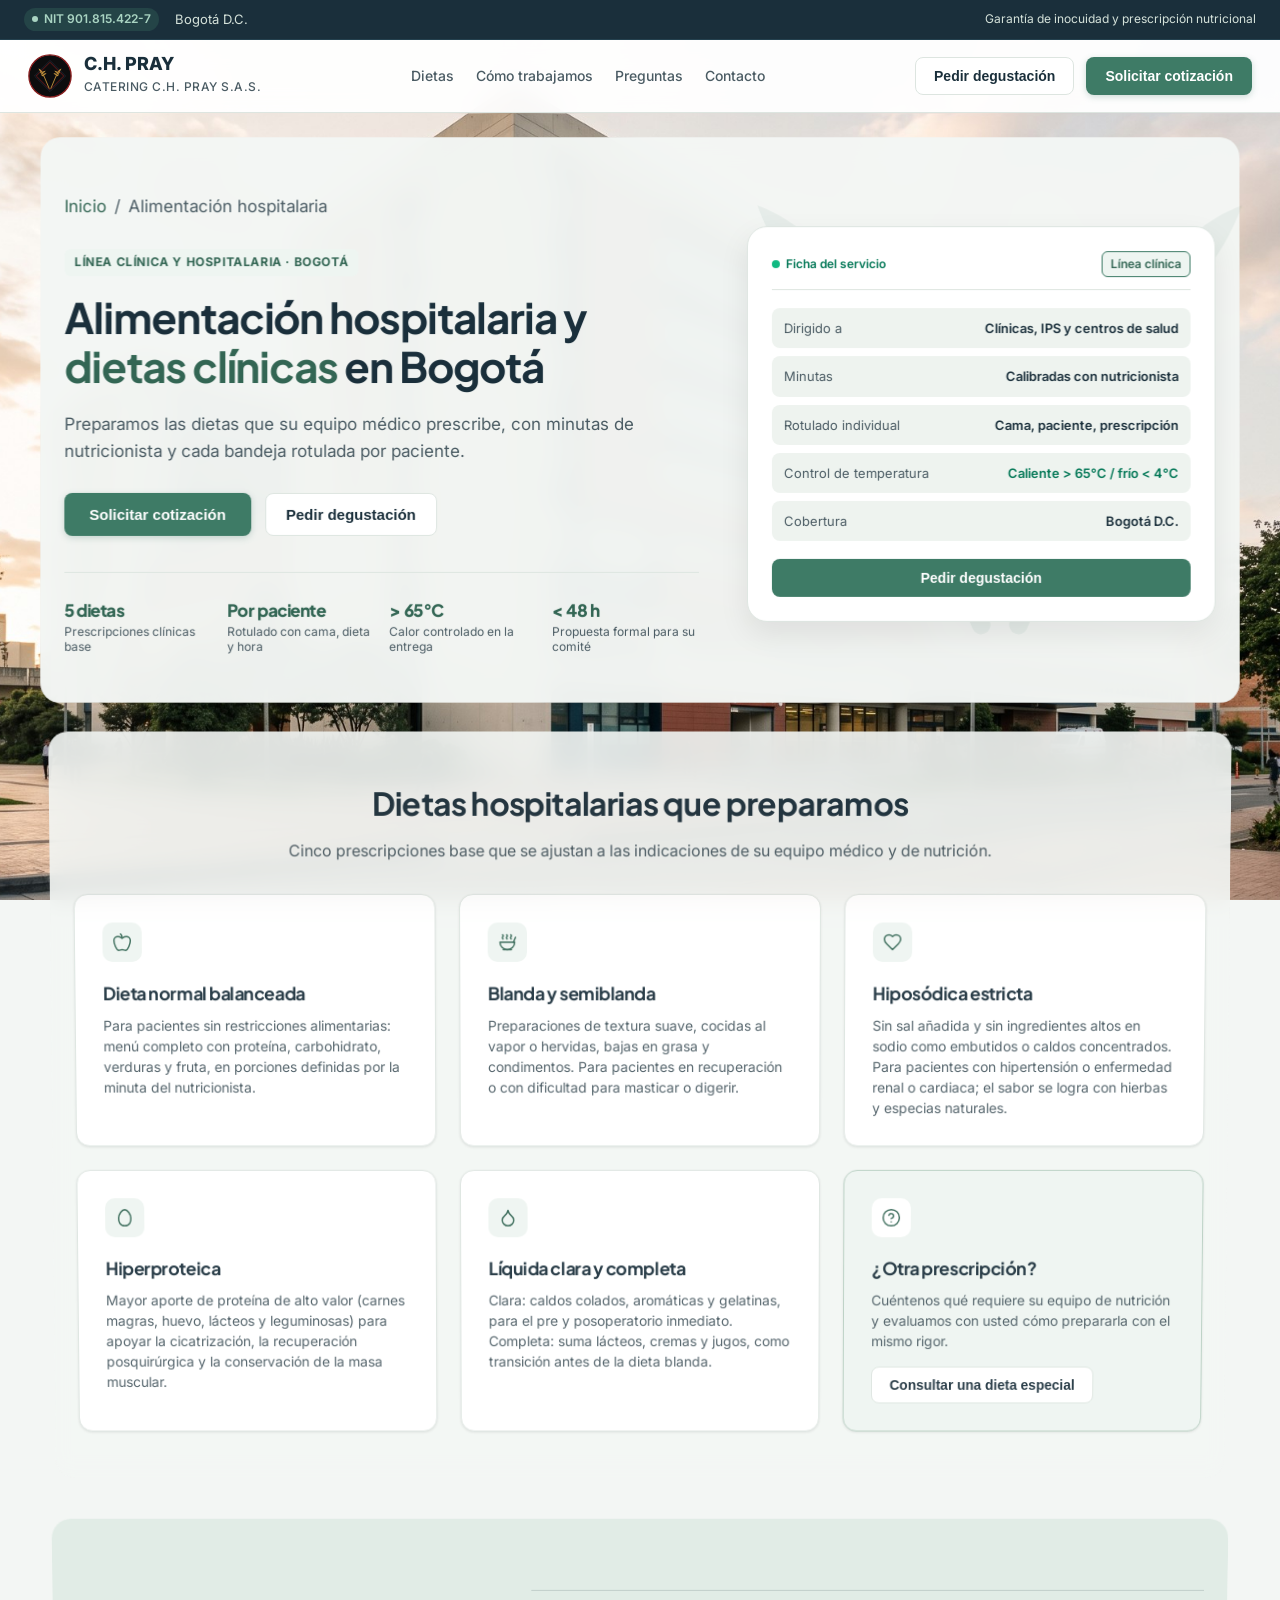
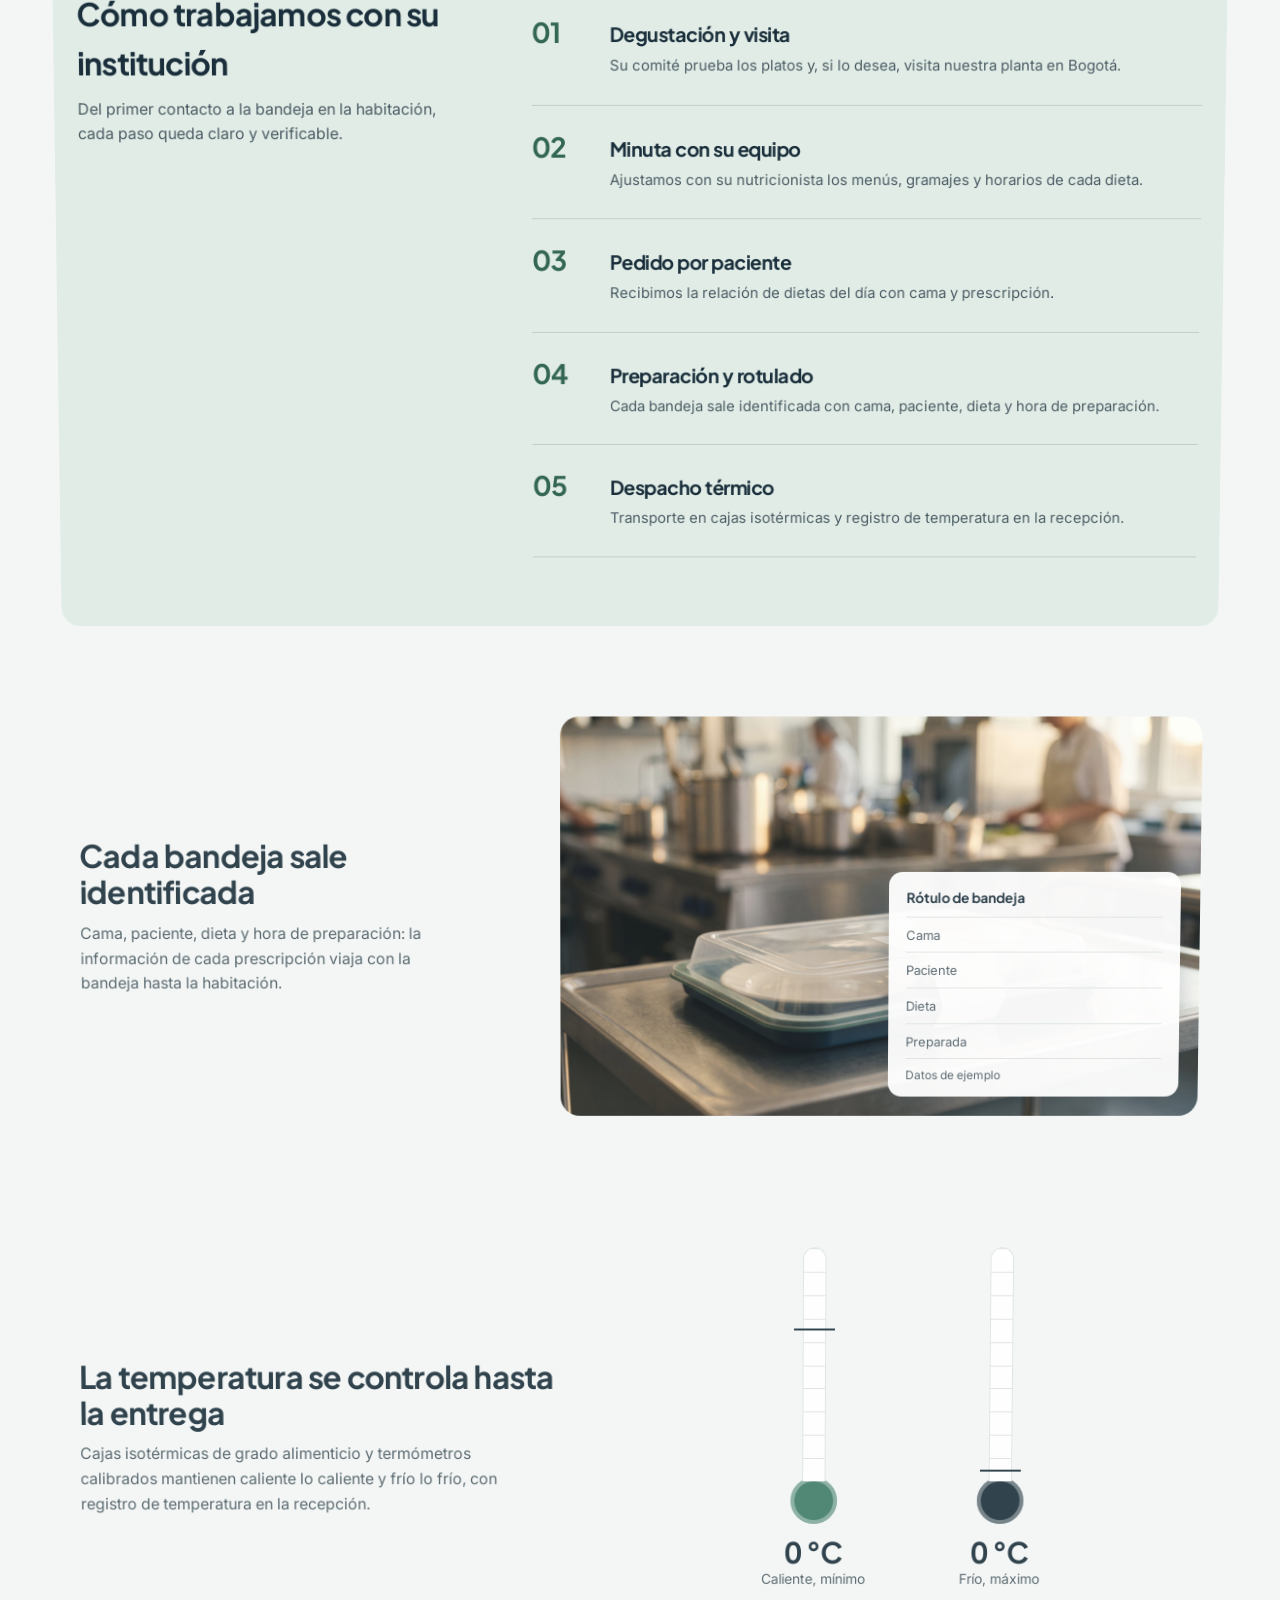
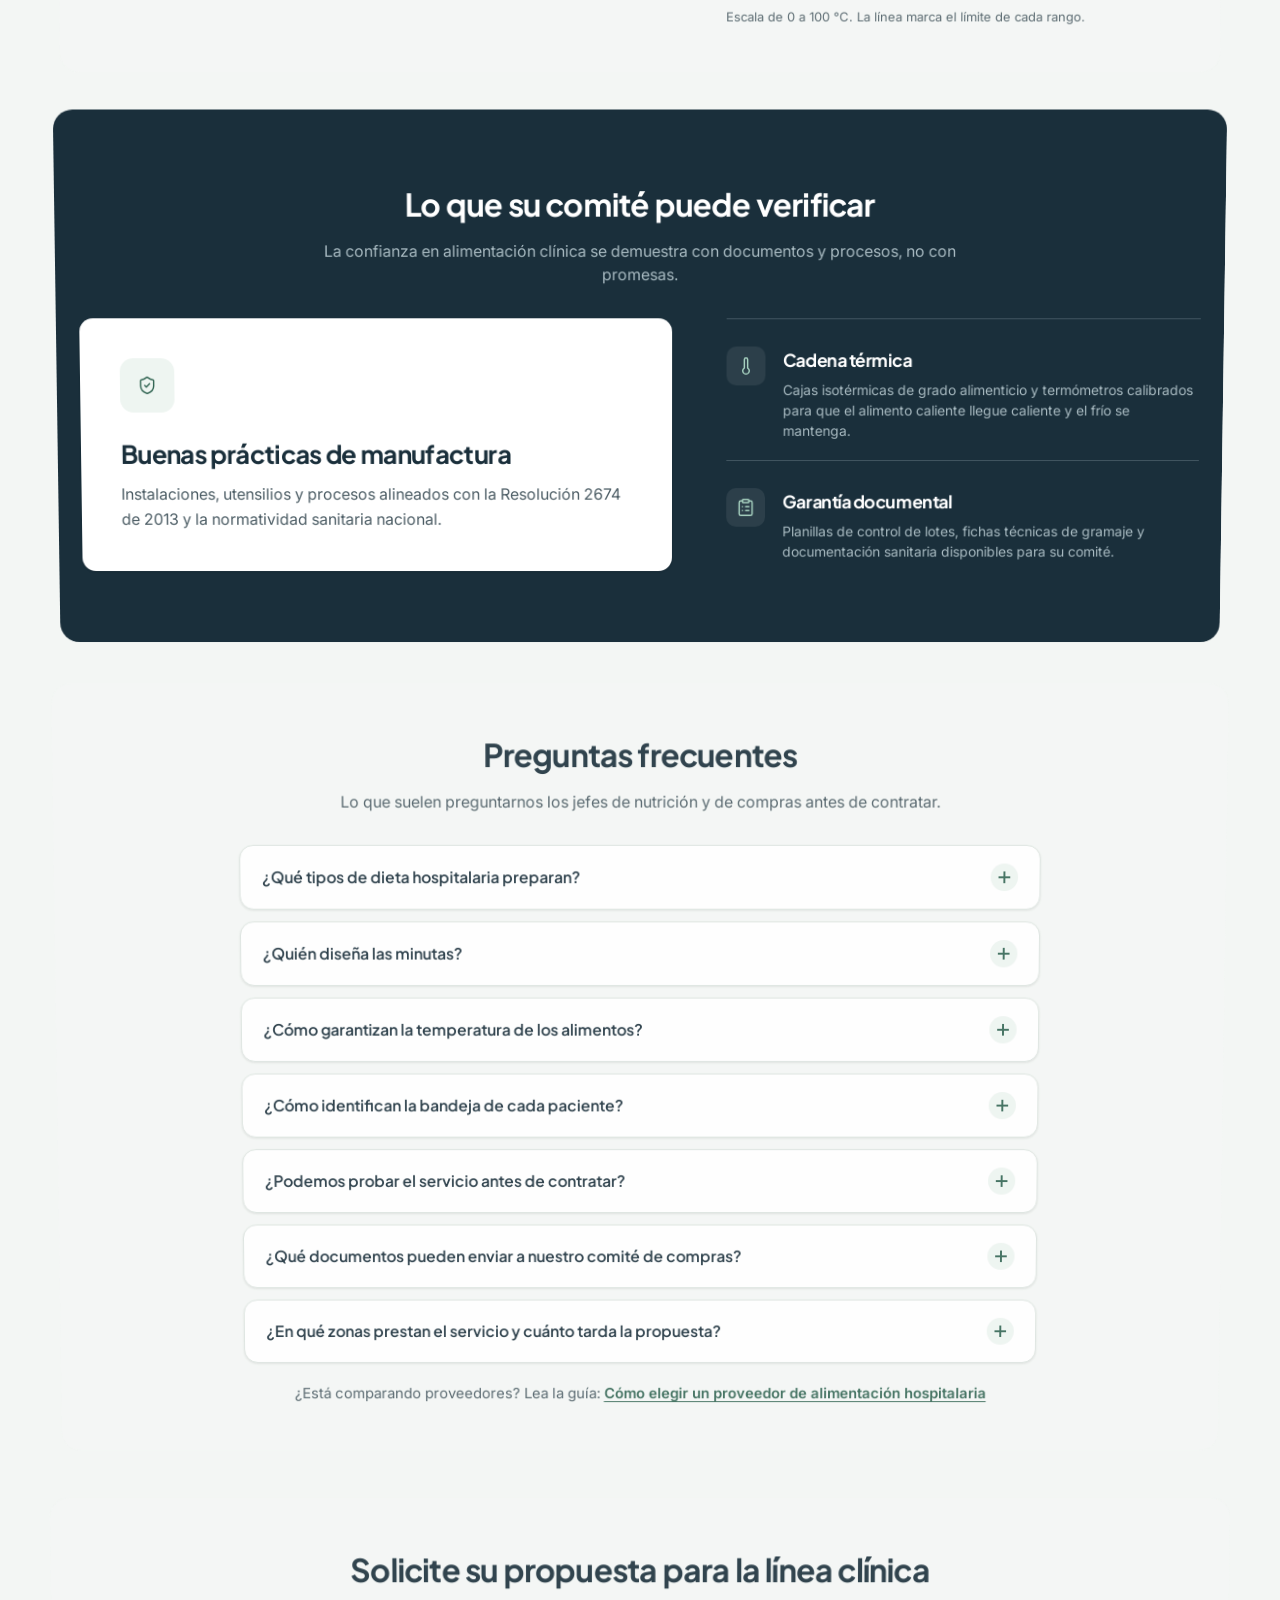
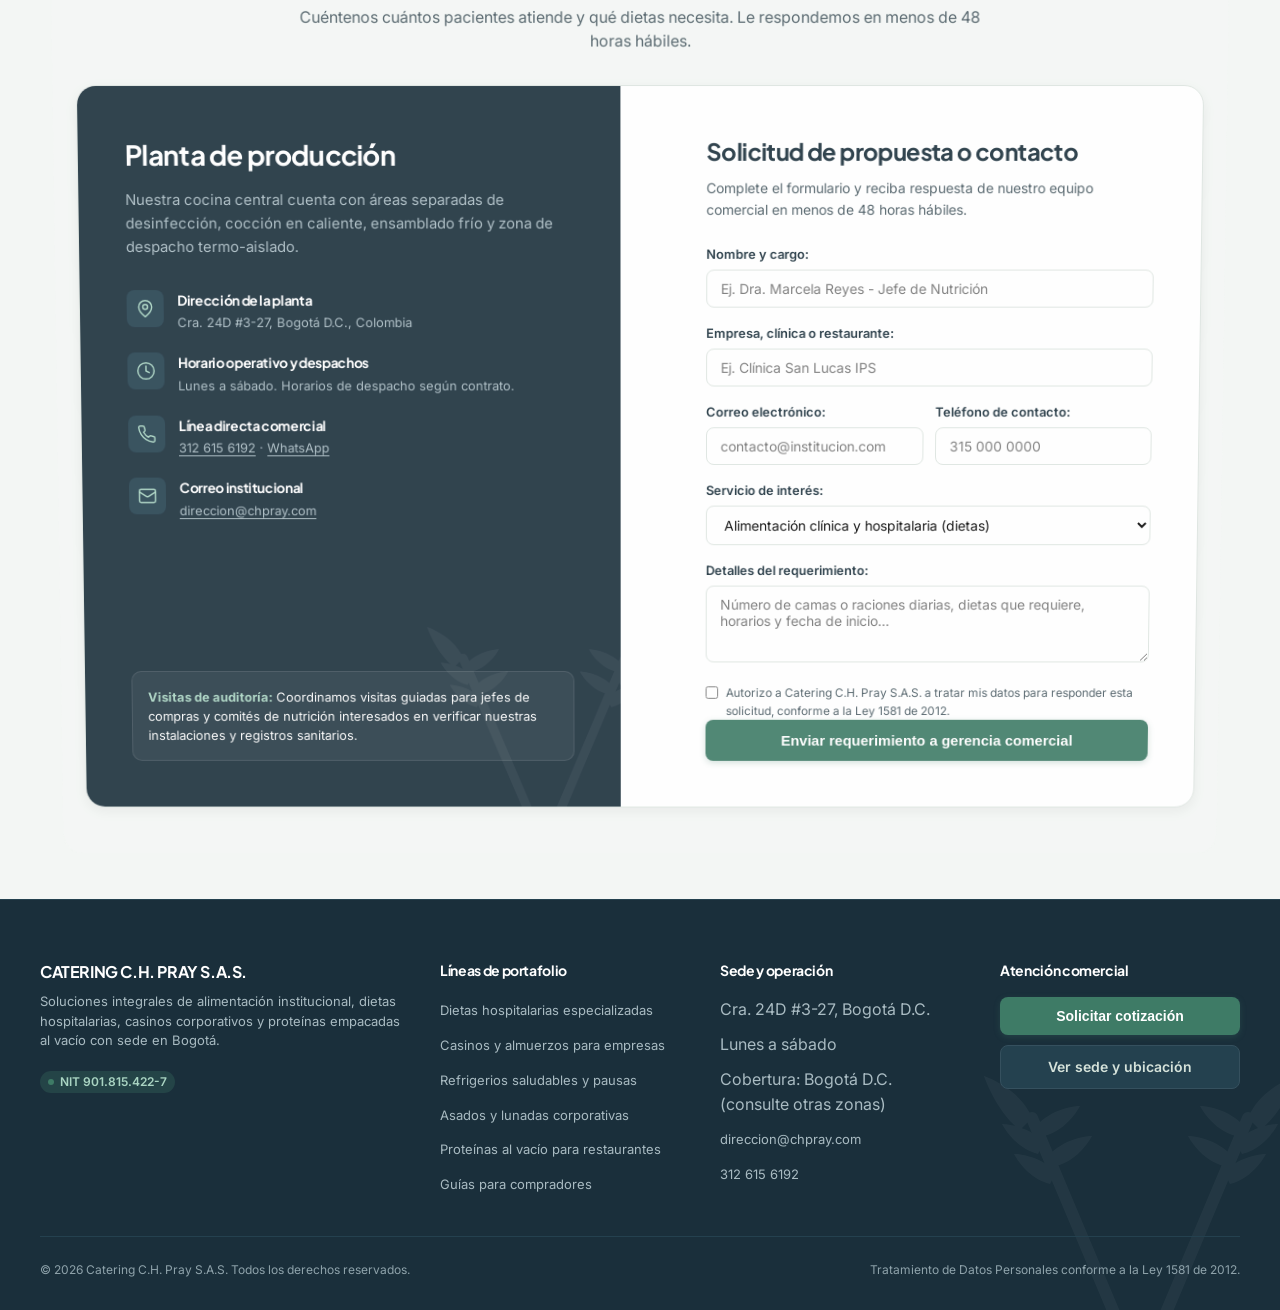
==== commit fbc66927: "Menú en móvil, video solo en escritorio y arreglos de accesibilidad - Botón de menú en ≤900 px (lo c" ====
--- a/alimentacion-hospitalaria/index.html
+++ b/alimentacion-hospitalaria/index.html
@@ -3,13 +3,13 @@
 <head>
   <meta charset="UTF-8">
   <meta name="viewport" content="width=device-width, initial-scale=1.0">
-  <title>Alimentación Hospitalaria y Dietas Clínicas en Bogotá | C.H. Pray</title>
+  <title>Alimentación hospitalaria y dietas clínicas en Bogotá | C.H. Pray</title>
   <meta name="description" content="Dietas hospitalarias para clínicas, IPS y centros de salud en Bogotá: normal, blanda, hiposódica, hiperproteica y líquida, con minutas de nutricionista, rotulado por paciente y cadena térmica. Solicite cotización o degustación.">
   <link rel="canonical" href="https://saimonproduce.github.io/propuestachpray/alimentacion-hospitalaria/">
   <meta property="og:type" content="website">
   <meta property="og:locale" content="es_CO">
   <meta property="og:site_name" content="Catering C.H. Pray S.A.S.">
-  <meta property="og:title" content="Alimentación Hospitalaria y Dietas Clínicas en Bogotá | C.H. Pray">
+  <meta property="og:title" content="Alimentación hospitalaria y dietas clínicas en Bogotá | C.H. Pray">
   <meta property="og:description" content="Dietas hospitalarias con minutas de nutricionista, rotulado por paciente y cadena térmica para clínicas e IPS en Bogotá.">
   <meta property="og:url" content="https://saimonproduce.github.io/propuestachpray/alimentacion-hospitalaria/">
   <meta name="theme-color" content="#1A2F3B">
@@ -107,7 +107,7 @@
   <link rel="preconnect" href="https://fonts.googleapis.com">
   <link rel="preconnect" href="https://fonts.gstatic.com" crossorigin>
   <link href="https://fonts.googleapis.com/css2?family=Plus+Jakarta+Sans:wght@400;500;600;700;800&family=Inter:wght@400;500;600&display=swap" rel="stylesheet">
-  <link rel="stylesheet" href="../styles.css?v=32">
+  <link rel="stylesheet" href="../styles.css?v=33">
 </head>
 <body class="theme-warm" data-service="Hospitalario">
 
@@ -164,7 +164,7 @@
   <main>
     <!-- TODO: imágenes generadas con IA para el recorrido; reemplazar por fotos reales de la planta y de hospitalización -->
     <div class="journey-bg" aria-hidden="true">
-      <video class="journey-video" muted playsinline preload="auto" poster="../assets/hospital/paso-1-fachada.jpg">
+      <video class="journey-video" muted playsinline preload="none" poster="../assets/hospital/paso-1-fachada.jpg">
         <source src="../assets/hospital/recorrido-scroll-1080.mp4" type="video/mp4">
       </video>
       <div class="journey-imgs">
@@ -203,6 +203,9 @@
         if (window.matchMedia('(prefers-reduced-motion: reduce)').matches || window.innerWidth <= 640) return;
         document.body.classList.add('has-journey');
         var video = document.querySelector('.journey-video');
+        // El video (10 MB) solo se descarga en escritorio; en móvil queda en preload="none"
+        video.preload = 'auto';
+        video.load();
         var sections;
         var target = 0, current = 0, running = false;
         var lastCurrent = 0, blur = 0;
@@ -275,7 +278,7 @@
 
         <div class="trust-strip">
           <div class="trust-item">
-            <h4>5 Dietas</h4>
+            <h4>5 dietas</h4>
             <p>Prescripciones clínicas base</p>
           </div>
           <div class="trust-item">
@@ -287,7 +290,7 @@
             <p>Calor controlado en la entrega</p>
           </div>
           <div class="trust-item">
-            <h4>&lt; 48h</h4>
+            <h4>&lt; 48&nbsp;h</h4>
             <p>Propuesta formal para su comité</p>
           </div>
         </div>
@@ -839,6 +842,6 @@
     </div>
   </footer>
 
-  <script src="../app.js?v=14"></script>
+  <script src="../app.js?v=15"></script>
 </body>
 </html>
--- a/styles.css
+++ b/styles.css
@@ -1183,6 +1183,26 @@
     display: none;
   }
 }
+
+/* Menú en móvil: el botón lo crea app.js; despliega los enlaces del nav bajo la cabecera */
+.nav-toggle { display: none; }
+@media (max-width: 900px) {
+  .nav-toggle {
+    display: inline-flex; align-items: center; justify-content: center; flex-shrink: 0;
+    width: 44px; height: 44px; padding: 0; cursor: pointer;
+    border: 1px solid var(--border); border-radius: var(--radius-sm);
+    background: var(--surface); color: var(--text-main);
+  }
+  header.nav-open nav {
+    display: flex; flex-direction: column; align-items: stretch; gap: 0;
+    position: absolute; top: 100%; left: 0; right: 0;
+    padding: 4px 16px 8px; background: var(--surface);
+    border-bottom: 1px solid var(--border); box-shadow: var(--shadow-md);
+  }
+  header.nav-open nav a { padding: 13px 0; font-size: 16px; color: var(--text-main); border-bottom: 1px solid var(--border); }
+  header.nav-open nav a:last-of-type { border-bottom: 0; }
+  header.nav-open .nav-indicator { display: none; }
+}
 @media (max-width: 640px) {
   .top-bar { padding: 6px 16px; justify-content: center; }
   .top-bar > div:last-child, .brand-sub { display: none; }
@@ -1891,7 +1911,7 @@
   .has-journey main > .hero,
   .has-journey main > section:not(.band-sage):not(.band-navy):not(.hero) { background-color: rgba(243, 246, 244, 0.78); }
   .has-journey main > section.band-sage { background-color: rgba(225, 236, 230, 0.78); }
-  .has-journey main > section.band-navy { background-color: rgba(26, 47, 59, 0.82); }
+  .has-journey main > section.band-navy { background-color: rgba(26, 47, 59, 0.92); }
   .has-journey main > section:not(.band-sage):not(.band-navy):not(.hero) { padding-top: 32px; padding-bottom: 32px; }
 }
 
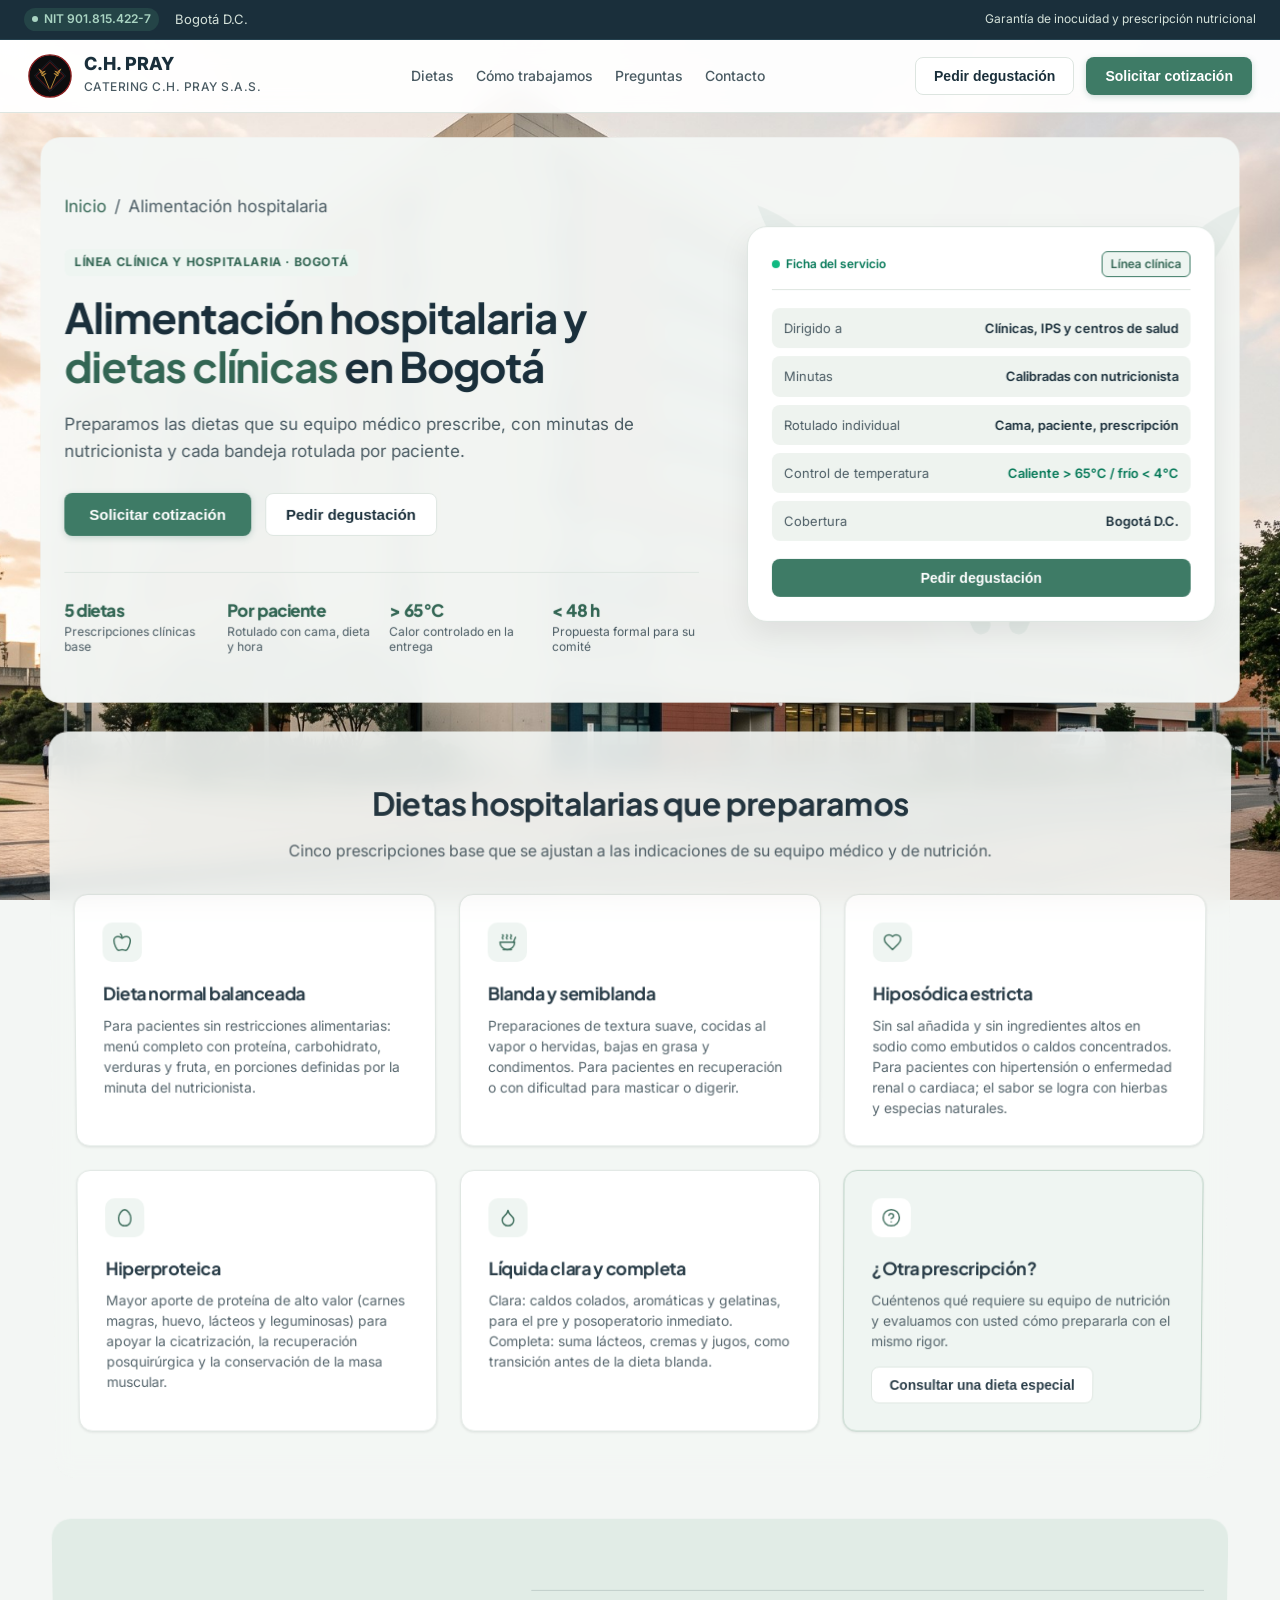
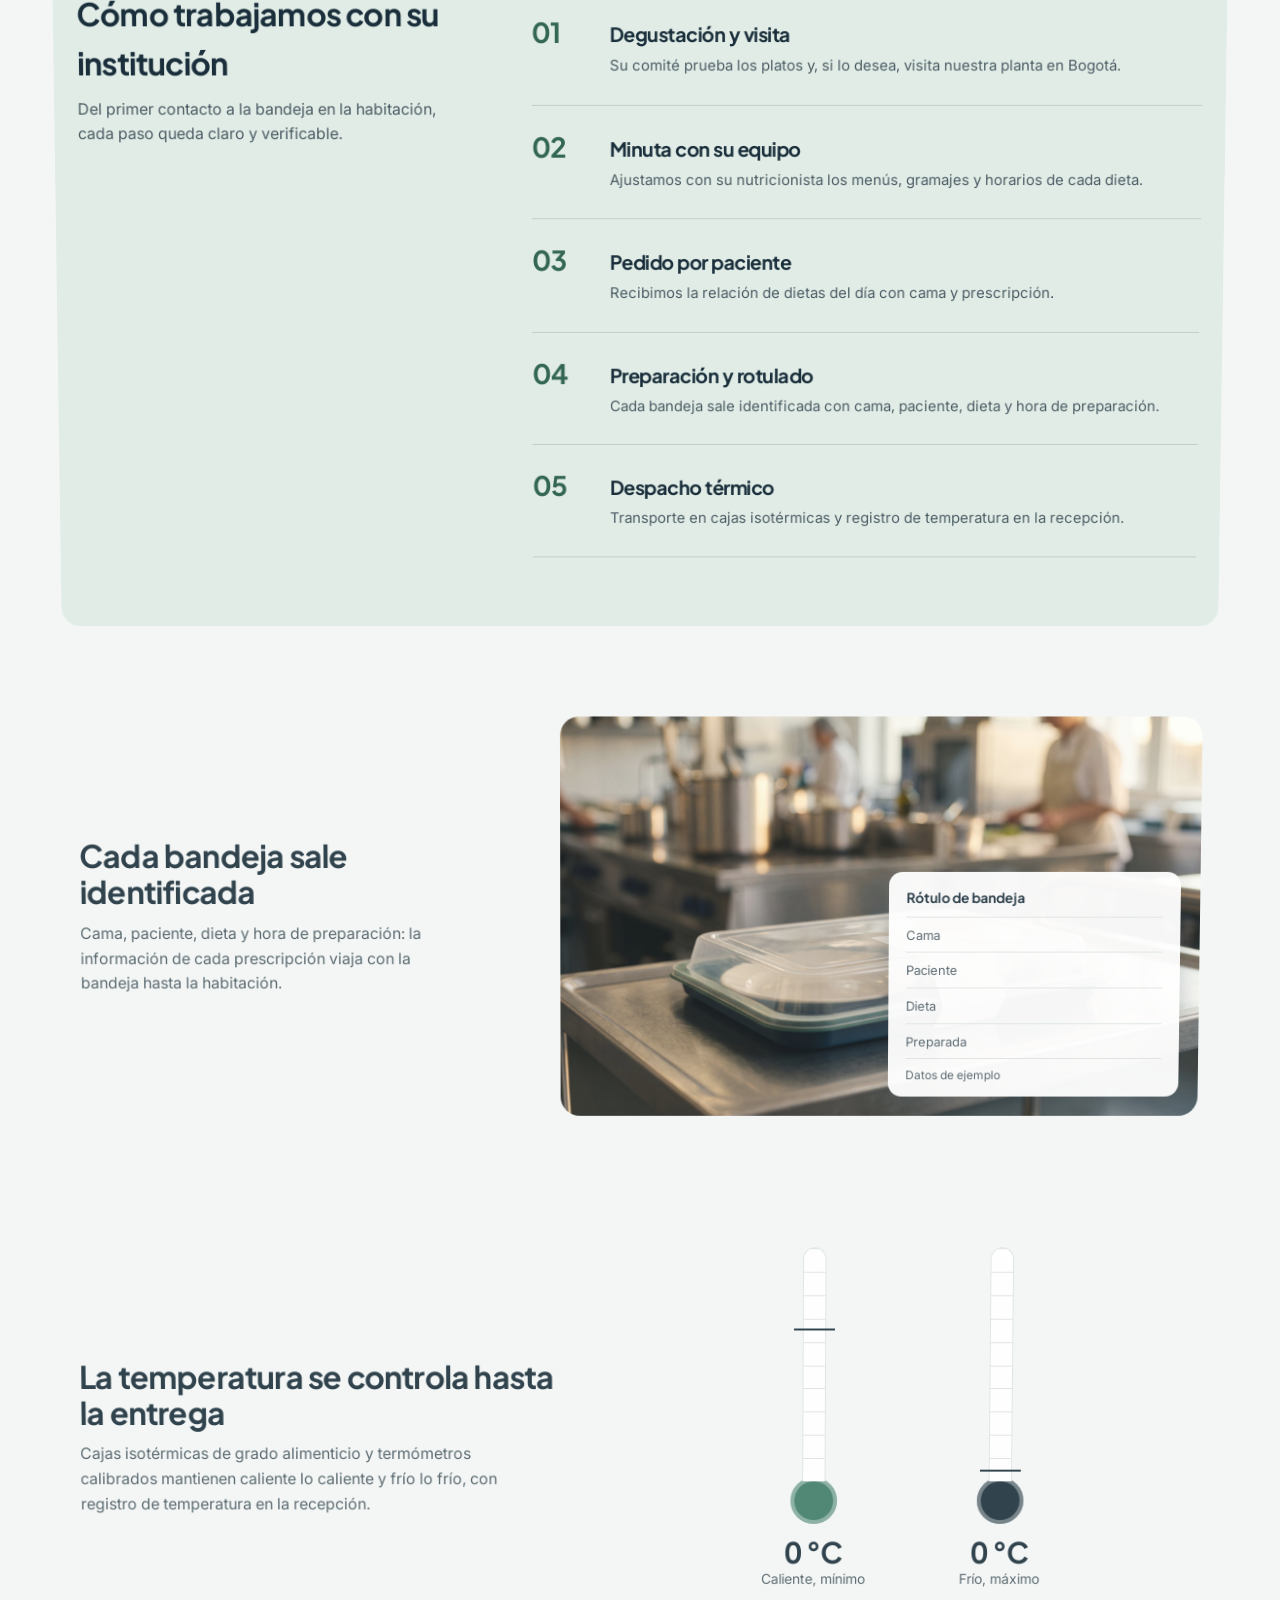
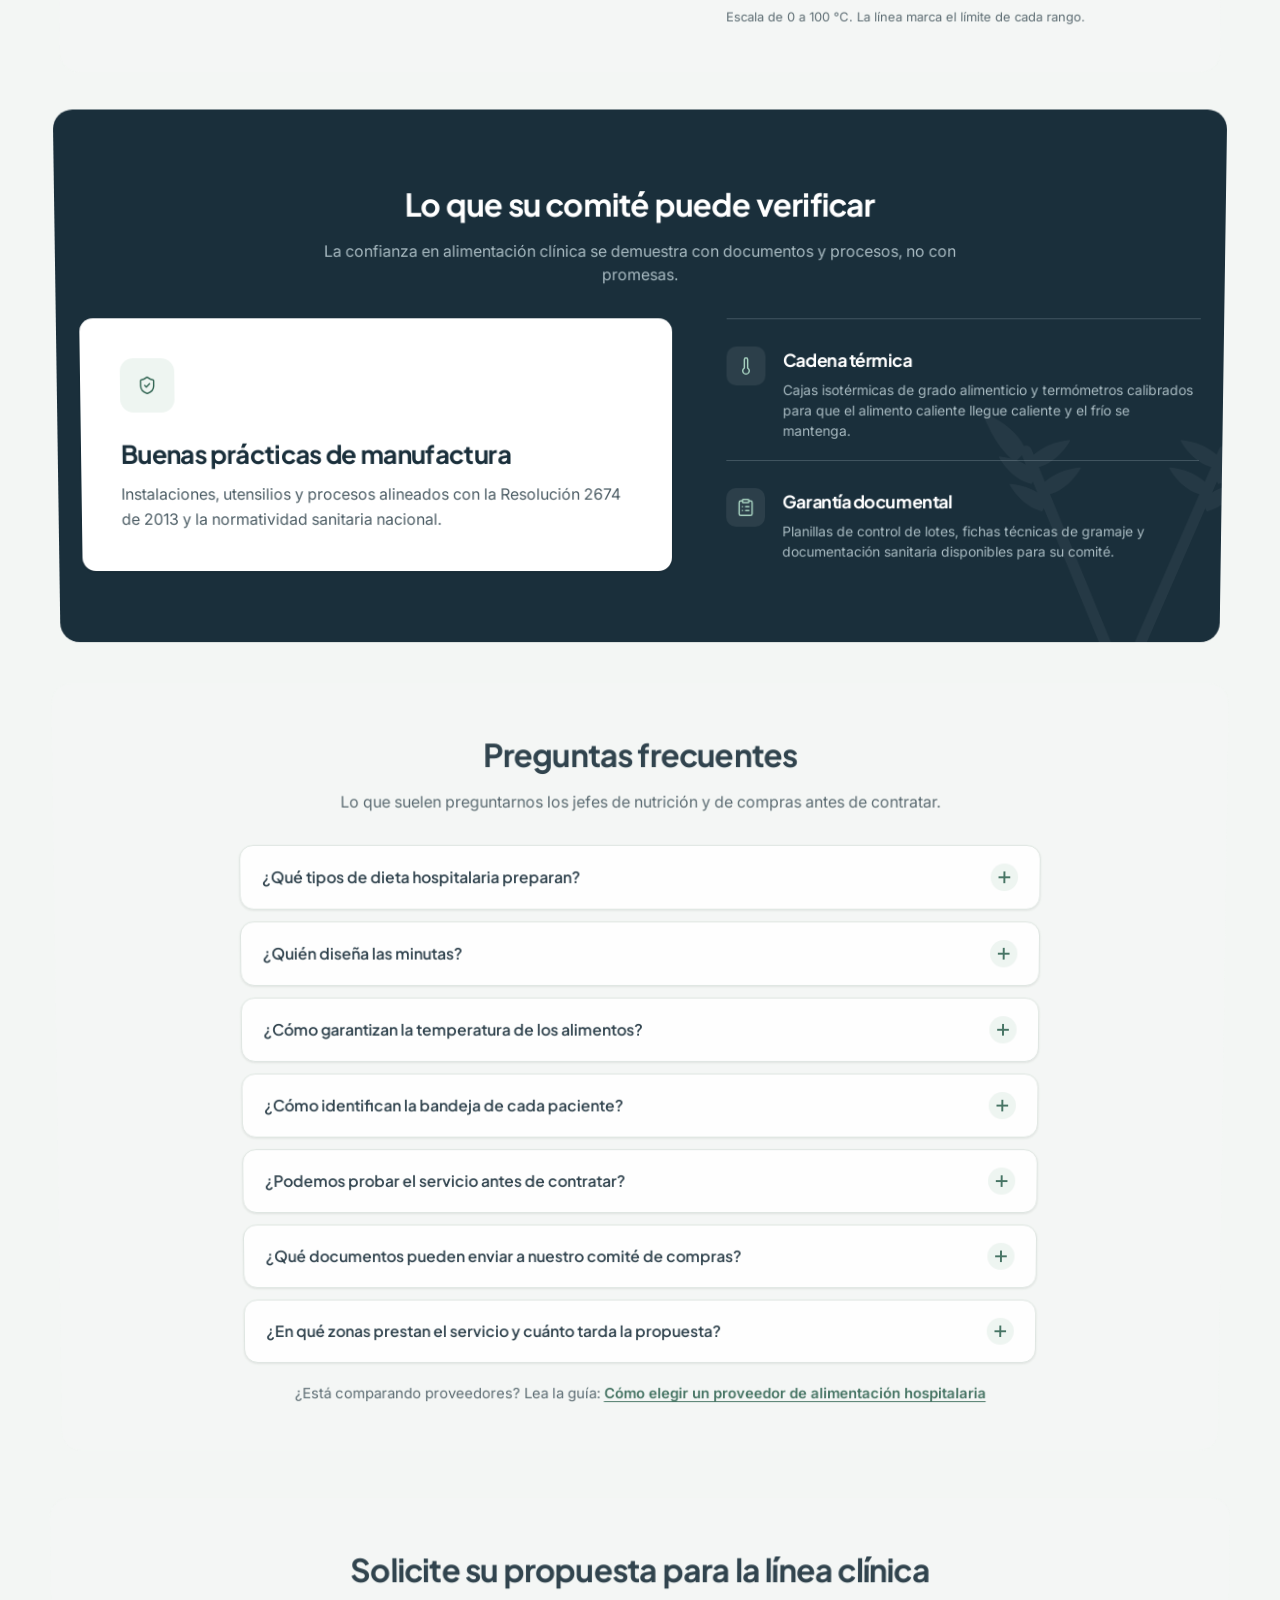
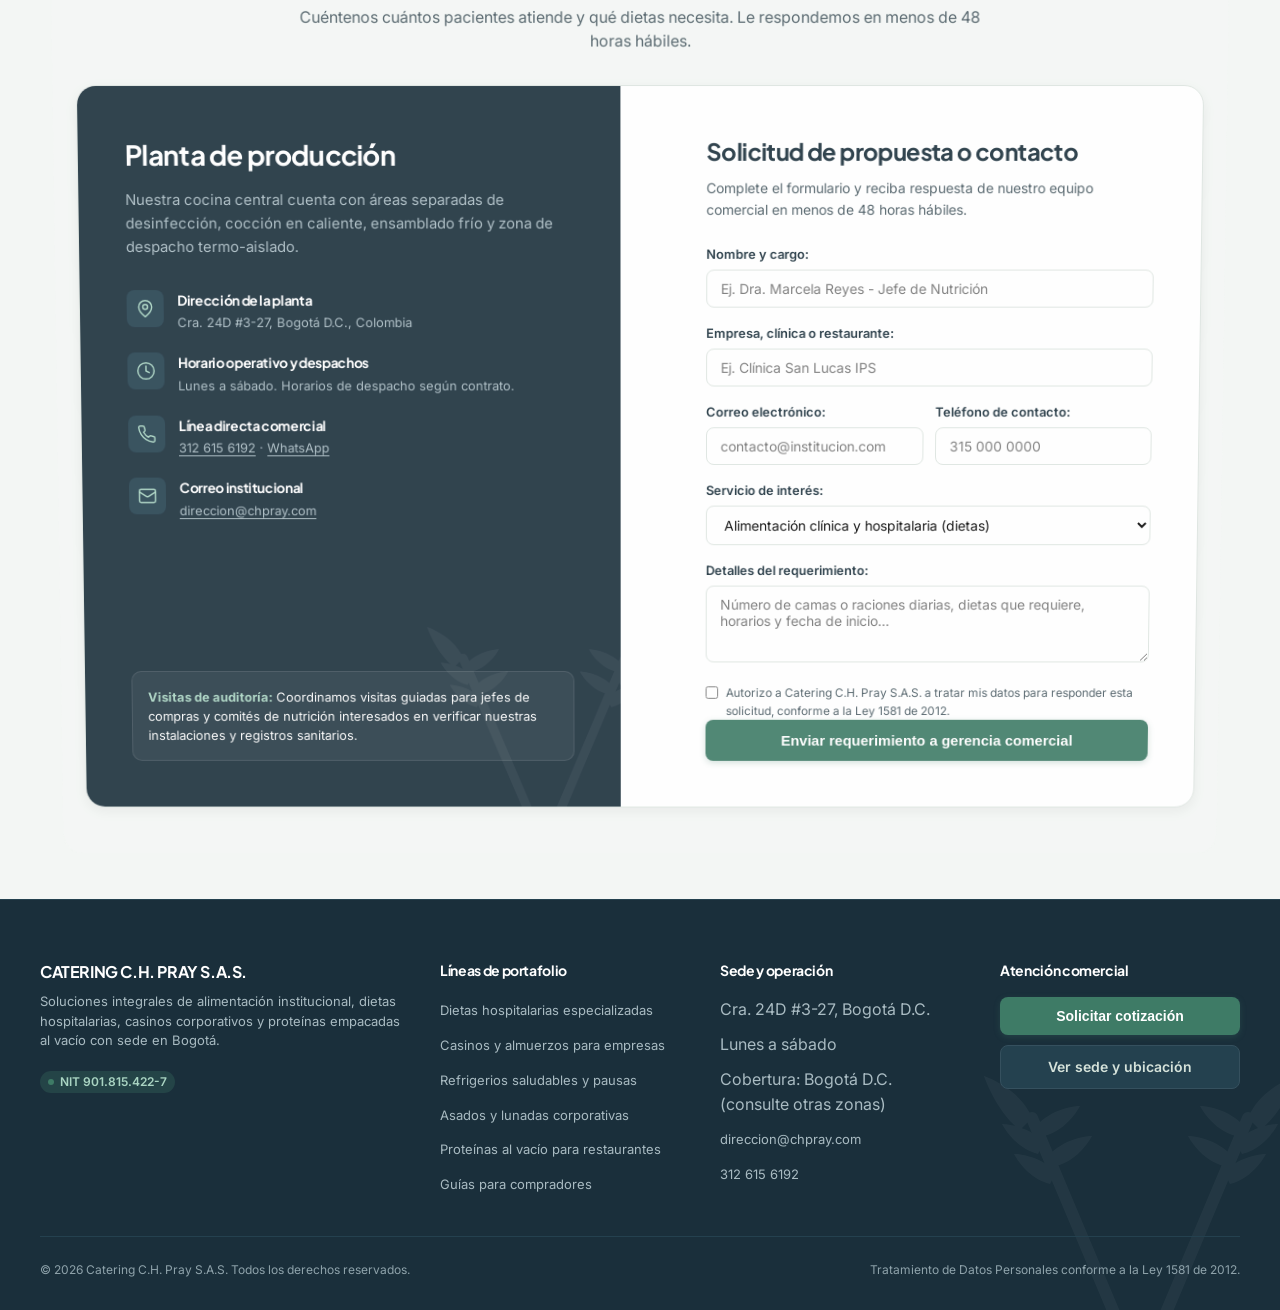
==== commit 844be8eb: "Inicio con cocina en corte: bandeja rotulada, logo animado, termómetros y transición - Inicio: bande" ====
--- a/alimentacion-hospitalaria/index.html
+++ b/alimentacion-hospitalaria/index.html
@@ -14,6 +14,7 @@
   <meta property="og:url" content="https://saimonproduce.github.io/propuestachpray/alimentacion-hospitalaria/">
   <meta name="theme-color" content="#1A2F3B">
   <link rel="icon" href="data:image/svg+xml,%3Csvg xmlns='http://www.w3.org/2000/svg' viewBox='0 0 100 100'%3E%3Crect width='100' height='100' rx='20' fill='%231A2F3B'/%3E%3Ctext x='50' y='66' font-size='46' font-family='Arial' font-weight='700' fill='%23F7F9F6' text-anchor='middle'%3ECH%3C/text%3E%3C/svg%3E">
+  <link rel="apple-touch-icon" href="../apple-touch-icon.png">
   <script type="application/ld+json">
   {
     "@context": "https://schema.org",
@@ -107,9 +108,31 @@
   <link rel="preconnect" href="https://fonts.googleapis.com">
   <link rel="preconnect" href="https://fonts.gstatic.com" crossorigin>
   <link href="https://fonts.googleapis.com/css2?family=Plus+Jakarta+Sans:wght@400;500;600;700;800&family=Inter:wght@400;500;600&display=swap" rel="stylesheet">
-  <link rel="stylesheet" href="../styles.css?v=33">
+  <link rel="stylesheet" href="../styles.css?v=40">
 </head>
 <body class="theme-warm" data-service="Hospitalario">
+  <script>(function(){try{if(matchMedia("(prefers-reduced-motion: reduce)").matches)return;document.documentElement.classList.add("intro-on");var fin=function(){var e=document.getElementById("intro");if(e)e.remove();};document.addEventListener("click",fin,{once:true});setTimeout(fin,900);}catch(e){}})();</script>
+  <div class="intro" id="intro" aria-hidden="true">
+    <svg class="intro-logo" viewBox="0 0 100 100" fill="none" xmlns="http://www.w3.org/2000/svg">
+        <circle class="logo-ring" cx="50" cy="50" r="48" fill="#0C0D0E" stroke="#8B1E1E" stroke-width="3"/>
+        <rect class="logo-rombo" x="25" y="25" width="50" height="50" transform="rotate(45 50 50)" stroke="#1F2430" stroke-width="2" fill="none"/>
+        <rect class="logo-rombo" x="28" y="28" width="44" height="44" transform="rotate(45 50 50)" stroke="#8B1E1E" stroke-width="1.5" fill="none"/>
+        <g class="logo-espiga"><path class="logo-tallo" d="M48 78 L32 40" stroke="#C8963E" stroke-width="2" stroke-linecap="round"/>
+        <path class="logo-hoja" style="--i:1" d="M32 40 C30 35 24 33 24 33 C24 33 26 39 30 42 Z" fill="#C8963E"/>
+        <path class="logo-hoja" style="--i:2" d="M34 44 C31 41 27 41 27 41 C27 41 29 45 33 46 Z" fill="#C8963E"/>
+        <path class="logo-hoja" style="--i:3" d="M36 49 C33 46 29 46 29 46 C29 46 31 50 35 51 Z" fill="#C8963E"/>
+        <path class="logo-hoja" style="--i:4" d="M33 41 C36 38 40 38 40 38 C40 38 38 42 34 43 Z" fill="#C8963E"/>
+        <path class="logo-hoja" style="--i:5" d="M35 46 C38 43 42 43 42 43 C42 43 40 47 36 48 Z" fill="#C8963E"/>
+        <path class="logo-tallo" d="M52 78 L68 40" stroke="#C8963E" stroke-width="2" stroke-linecap="round"/>
+        <path class="logo-hoja" style="--i:6" d="M68 40 C70 35 76 33 76 33 C76 33 74 39 70 42 Z" fill="#C8963E"/>
+        <path class="logo-hoja" style="--i:7" d="M66 44 C69 41 73 41 73 41 C73 41 71 45 67 46 Z" fill="#C8963E"/>
+        <path class="logo-hoja" style="--i:8" d="M64 49 C67 46 71 46 71 46 C71 46 69 50 65 51 Z" fill="#C8963E"/>
+        <path class="logo-hoja" style="--i:9" d="M67 41 C64 38 60 38 60 38 C60 38 62 42 66 43 Z" fill="#C8963E"/>
+        <path class="logo-hoja" style="--i:10" d="M65 46 C62 43 58 43 58 43 C58 43 60 47 64 48 Z" fill="#C8963E"/>
+      </g>
+      </svg>
+  </div>
+  <a class="skip-link" href="#main-content">Saltar al contenido</a>
 
   <!-- BARRA DE CONFIANZA -->
   <div class="top-bar">
@@ -161,7 +184,7 @@
     </div>
   </header>
 
-  <main>
+  <main id="main-content">
     <!-- TODO: imágenes generadas con IA para el recorrido; reemplazar por fotos reales de la planta y de hospitalización -->
     <div class="journey-bg" aria-hidden="true">
       <video class="journey-video" muted playsinline preload="none" poster="../assets/hospital/paso-1-fachada.jpg">
@@ -652,143 +675,6 @@
     <svg class="wa-float-arrow" viewBox="0 0 16 16" fill="none" stroke="currentColor" stroke-width="2" stroke-linecap="round" stroke-linejoin="round" aria-hidden="true"><path d="M3 8h10M9 4l4 4-4 4"/></svg>
   </a>
 
-  <div class="modal-overlay" id="quoteModal" onclick="closeModalOnBackdrop(event)">
-    <div class="modal-window">
-      <button class="modal-close-btn" aria-label="Cerrar" onclick="closeQuoteModal()">✕</button>
-      
-      <div class="step-indicator-bar">
-        <div class="step-tick active" id="tick-1"></div>
-        <div class="step-tick" id="tick-2"></div>
-        <div class="step-tick" id="tick-3"></div>
-      </div>
-
-      <!-- PASO 1 -->
-      <div class="wizard-step active" id="step-1">
-        <h3 style="font-size: 20px; margin-bottom: 6px;">¿Qué tipo de solución necesita?</h3>
-        <p style="font-size: 13px; color: var(--text-muted); margin-bottom: 20px;">Elija la línea y le asignamos un asesor técnico.</p>
-        
-        <div class="option-grid" style="margin-bottom: 24px;">
-          <button type="button" class="selectable-card selected" aria-pressed="true" onclick="selectService(this, 'Hospitalario')">
-            <span class="card-check" aria-hidden="true"><svg viewBox="0 0 16 16"><path d="M4 8.5l2.5 2.5L12 5.5"/></svg></span>
-            <h5>Línea hospitalaria</h5>
-            <p>Clínicas, IPS, centros de salud</p>
-          </button>
-          <button type="button" class="selectable-card" aria-pressed="false" onclick="selectService(this, 'Corporativo')">
-            <span class="card-check" aria-hidden="true"><svg viewBox="0 0 16 16"><path d="M4 8.5l2.5 2.5L12 5.5"/></svg></span>
-            <h5>Casino empresarial</h5>
-            <p>Almuerzos y refrigerios diarios</p>
-          </button>
-          <button type="button" class="selectable-card" aria-pressed="false" onclick="selectService(this, 'Evento')">
-            <span class="card-check" aria-hidden="true"><svg viewBox="0 0 16 16"><path d="M4 8.5l2.5 2.5L12 5.5"/></svg></span>
-            <h5>Eventos y asados</h5>
-            <p>Jornadas al aire libre y reuniones</p>
-          </button>
-          <button type="button" class="selectable-card" aria-pressed="false" onclick="selectService(this, 'Proteínas')">
-            <span class="card-check" aria-hidden="true"><svg viewBox="0 0 16 16"><path d="M4 8.5l2.5 2.5L12 5.5"/></svg></span>
-            <h5>Proteínas al vacío</h5>
-            <p>Cortes porcionados para restaurantes</p>
-          </button>
-        </div>
-
-        <button class="btn btn-primary" style="width: 100%;" onclick="goToStep(2)">Continuar al siguiente paso →</button>
-      </div>
-
-      <!-- PASO 2 -->
-      <div class="wizard-step" id="step-2">
-        <h3 style="font-size: 20px; margin-bottom: 6px;">Alcance y volumen estimado</h3>
-        <p style="font-size: 13px; color: var(--text-muted); margin-bottom: 20px;">Verificamos la capacidad operativa diaria requerida.</p>
-
-        <div class="form-group">
-          <label for="quoteVolume">Raciones aproximadas / personas por día:</label>
-          <select class="form-select" id="quoteVolume">
-            <option value="20-50">20 a 50 raciones</option>
-            <option value="50-150" selected>50 a 150 raciones</option>
-            <option value="150-500">150 a 500 raciones</option>
-            <option value="500+">Más de 500 raciones diarias</option>
-          </select>
-        </div>
-
-        <div class="form-group">
-          <label for="quoteFrequency">Modalidad de contratación:</label>
-          <select class="form-select" id="quoteFrequency">
-            <option value="contrato">Contrato recurrente mensual</option>
-            <option value="evento">Evento o fecha específica</option>
-            <option value="muestra">Quiero coordinar primero una muestra o degustación</option>
-          </select>
-        </div>
-
-        <div style="display: flex; gap: 10px; margin-top: 24px;">
-          <button class="btn btn-secondary" style="flex: 1;" onclick="goToStep(1)">← Atrás</button>
-          <button class="btn btn-primary" style="flex: 2;" onclick="goToStep(3)">Continuar a datos de contacto →</button>
-        </div>
-      </div>
-
-      <!-- PASO 3 -->
-      <div class="wizard-step" id="step-3">
-        <h3 style="font-size: 20px; margin-bottom: 6px;">¿A dónde enviamos la propuesta?</h3>
-        <p style="font-size: 13px; color: var(--text-muted); margin-bottom: 20px;">El equipo comercial preparará el dossier y la cotización en menos de 48 horas hábiles.</p>
-
-        <div class="form-group">
-          <label for="contactName">Nombre y cargo del decisor:</label>
-          <input type="text" class="form-input" id="contactName" maxlength="150" autocomplete="name" placeholder="Ej. Dra. Camila Gómez - Jefe de Nutrición" required>
-        </div>
-
-        <div class="form-group">
-          <label for="contactCompany">Empresa, clínica o institución:</label>
-          <input type="text" class="form-input" id="contactCompany" maxlength="150" autocomplete="organization" placeholder="Ej. Clínica San Lucas IPS" required>
-        </div>
-
-        <div style="display: grid; grid-template-columns: 1fr 1fr; gap: 12px;">
-          <div class="form-group">
-            <label for="contactEmail">Correo corporativo:</label>
-            <input type="email" class="form-input" id="contactEmail" maxlength="150" autocomplete="email" autocapitalize="none" spellcheck="false" placeholder="compras@empresa.com" required>
-          </div>
-          <div class="form-group">
-            <label for="contactPhone">Teléfono / celular:</label>
-            <input type="tel" class="form-input" id="contactPhone" maxlength="150" autocomplete="tel" placeholder="310 000 0000" required>
-          </div>
-        </div>
-
-        <div class="form-group">
-          <label for="contactMessage">Mensaje <span style="font-weight:400; color:var(--text-muted);">(opcional)</span>:</label>
-          <textarea class="form-textarea" id="contactMessage" maxlength="1000" rows="3" placeholder="Cuéntenos horarios, tipos de dieta, fecha de inicio o cualquier detalle que debamos tener en cuenta..."></textarea>
-        </div>
-
-        <label style="display:flex; gap:8px; align-items:flex-start; font-size:12px; color:var(--text-muted); margin-top:12px; font-weight:400;">
-            <input type="checkbox" id="quoteConsent" required style="margin-top:2px;">
-            <span>Autorizo a Catering C.H. Pray S.A.S. a tratar mis datos para responder esta solicitud, conforme a la Ley 1581 de 2012.</span>
-          </label>
-        <div style="display: flex; gap: 10px; margin-top: 20px;">
-          <button class="btn btn-secondary" style="flex: 1;" onclick="goToStep(2)">← Atrás</button>
-          <button class="btn btn-primary" style="flex: 2;" id="quoteSubmitBtn" onclick="submitQuote()">Generar y enviar solicitud</button>
-        </div>
-      </div>
-
-      <!-- PANTALLA ÉXITO -->
-      <!-- ENVIANDO -->
-      <div class="wizard-step send-state" id="step-sending" role="status" aria-live="polite">
-        <svg class="send-spinner" viewBox="0 0 48 48" aria-hidden="true">
-          <circle class="track" cx="24" cy="24" r="20"/>
-          <circle class="arc" cx="24" cy="24" r="20"/>
-        </svg>
-        <h3>Enviando su solicitud…</h3>
-        <p>Estamos registrando sus datos. Esto toma solo unos segundos.</p>
-      </div>
-
-      <div class="wizard-step send-state success-state" id="step-success" role="status" aria-live="polite">
-        <svg class="success-mark" viewBox="0 0 56 56" aria-hidden="true">
-          <circle class="disc" cx="28" cy="28" r="28"/>
-          <path class="check" d="M17 29l7 7 15-15"/>
-        </svg>
-        <h3 class="stagger" style="font-size: 22px; margin-bottom: 8px;">Solicitud registrada exitosamente</h3>
-        <p class="stagger" style="font-size: 14px; color: var(--text-muted); margin-bottom: 24px; line-height: 1.5;">
-          Ya registramos su solicitud. Un asesor comercial y nuestro equipo de nutrición se comunicarán con usted en menos de 48 horas hábiles.
-        </p>
-        <div class="stagger"><button class="btn btn-primary" onclick="closeQuoteModal()">Cerrar y volver al sitio</button></div>
-      </div>
-
-    </div>
-  </div>
   <!-- FOOTER -->
   <footer>
     <div class="footer-grid">
@@ -842,6 +728,6 @@
     </div>
   </footer>
 
-  <script src="../app.js?v=15"></script>
+  <script src="../app.js?v=17"></script>
 </body>
 </html>
--- a/styles.css
+++ b/styles.css
@@ -12,14 +12,9 @@
   --primary-hover: #336654;
   --primary-text: #336654;
   --primary-subtle: #EEF5F1;
-  --accent: #3E7B66;
-  --accent-hover: #336654;
   --accent-light: #A9D4C2;
-  --accent-subtle: #EEF5F1;
   --eucalyptus: #B8CFC2;
-  --navy: #1A2F3B;
   --navy-soft: #24414F;
-  --dark-card: #1A2F3B;
   --radius-sm: 8px;
   --radius-md: 14px;
   --radius-lg: 20px;
@@ -73,7 +68,7 @@
 
 /* BARRA SUPERIOR */
 .top-bar {
-  background: var(--navy);
+  background: var(--text-main);
   color: #D5E2DA;
   font-size: 13px;
   padding: 8px 24px;
@@ -93,8 +88,8 @@
   display: inline-flex;
   align-items: center;
   gap: 6px;
-  background: var(--accent-subtle);
-  color: var(--accent-hover);
+  background: var(--primary-subtle);
+  color: var(--primary-hover);
   padding: 2px 8px;
   border-radius: 999px;
   font-size: 12px;
@@ -106,7 +101,7 @@
   width: 6px;
   height: 6px;
   border-radius: 50%;
-  background: var(--accent);
+  background: var(--primary);
 }
 
 /* HEADER */
@@ -151,6 +146,15 @@
   font-weight: 500;
   letter-spacing: 0.04em;
 }
+
+/* Enlace para saltar al contenido: oculto hasta que el teclado lo enfoca */
+.skip-link {
+  position: absolute; left: 16px; top: -100px; z-index: 100;
+  padding: 10px 16px; border-radius: var(--radius-sm);
+  background: var(--surface); color: var(--text-main);
+  font-size: 14px; font-weight: 600; text-decoration: none; box-shadow: var(--shadow-md);
+}
+.skip-link:focus, .skip-link:focus-visible { top: 12px; outline: 2px solid var(--primary); outline-offset: 2px; }
 
 nav {
   position: relative;
@@ -256,12 +260,12 @@
 }
 
 .btn-gold {
-  background: var(--accent);
+  background: var(--primary);
   color: #FFFFFF;
 }
 
 @media (hover: hover) and (pointer: fine) {
-  .btn-gold:hover { background: var(--accent-hover); }
+  .btn-gold:hover { background: var(--primary-hover); }
 }
 
 /* HERO */
@@ -294,7 +298,7 @@
   font-size: 42px;
   line-height: 1.18;
   margin-bottom: 20px;
-  color: var(--navy);
+  color: var(--text-main);
 }
 
 .hero h1 span {
@@ -371,9 +375,9 @@
 }
 
 .badge-gold-outline {
-  border: 1px solid var(--accent);
-  color: var(--accent-hover);
-  background: var(--accent-subtle);
+  border: 1px solid var(--primary);
+  color: var(--primary-hover);
+  background: var(--primary-subtle);
   font-size: 12px;
   font-weight: 600;
   padding: 3px 8px;
@@ -492,15 +496,15 @@
 .panel-content h3 {
   font-size: 26px;
   margin-bottom: 12px;
-  color: var(--navy);
+  color: var(--text-main);
 }
 
 .panel-badge {
   display: inline-block;
   font-size: 12px;
   font-weight: 700;
-  color: var(--accent-hover);
-  background: var(--accent-subtle);
+  color: var(--primary-hover);
+  background: var(--primary-subtle);
   border: 1px solid rgba(62, 123, 102, 0.35);
   padding: 3px 8px;
   border-radius: 6px;
@@ -577,9 +581,9 @@
 }
 
 .diet-tag.highlight {
-  border-color: var(--accent-hover);
-  background: var(--accent-subtle);
-  color: var(--accent-hover);
+  border-color: var(--primary-hover);
+  background: var(--primary-subtle);
+  color: var(--primary-hover);
 }
 
 button.diet-tag {
@@ -602,13 +606,6 @@
   font-size: 14px;
   line-height: 1.55;
   color: var(--text-main);
-}
-
-/* SECCION ESPECIFICA: PROTEINAS AL VACIO */
-.proteins-section {
-  max-width: 1200px;
-  margin: 80px auto;
-  padding: 0 24px;
 }
 
 .proteins-grid {
@@ -722,7 +719,7 @@
 }
 
 .contact-info-pane {
-  background: var(--navy);
+  background: var(--text-main);
   color: #FFFFFF;
   padding: 48px;
   display: flex;
@@ -844,7 +841,7 @@
 
 /* FOOTER */
 footer {
-  background: var(--navy);
+  background: var(--text-main);
   color: #A9BBC2;
   padding: 60px 24px 30px;
   border-top: 1px solid var(--navy-soft);
@@ -1234,7 +1231,7 @@
     0 0 0 0.5px rgba(26, 47, 59, 0.12),
     0 8px 24px -6px rgba(26, 47, 59, 0.22),
     0 2px 6px -2px rgba(26, 47, 59, 0.1);
-  color: var(--navy);
+  color: var(--text-main);
   text-decoration: none;
   opacity: 0;
   transform: translateY(8px) scale(0.96);
@@ -1293,7 +1290,7 @@
   font-weight: 700;
   letter-spacing: 0.08em;
   text-transform: uppercase;
-  color: var(--navy);
+  color: var(--text-main);
 }
 
 .wa-float-kicker::before {
@@ -1339,7 +1336,7 @@
 }
 
 @media (prefers-contrast: more) {
-  .wa-float { background: #FFFFFF; border: 2px solid var(--navy); -webkit-backdrop-filter: none; backdrop-filter: none; }
+  .wa-float { background: #FFFFFF; border: 2px solid var(--text-main); -webkit-backdrop-filter: none; backdrop-filter: none; }
   .wa-float::before { display: none; }
 }
 
@@ -1368,7 +1365,7 @@
   .info-row { flex-direction: column; align-items: flex-start; gap: 2px; }
 
   /* Secciones: márgenes laterales de 16px y menos espacio vertical */
-  .tabs-section, .proteins-section, .trust-matrix, .contact-section { margin: 48px auto; padding: 0 16px; }
+  .tabs-section, .trust-matrix, .contact-section { margin: 48px auto; padding: 0 16px; }
   .section-title-wrap { margin-bottom: 24px; }
   .section-title-wrap h2 { font-size: 26px; line-height: 1.2; }
   .section-title-wrap p { font-size: 15px; }
@@ -1644,7 +1641,7 @@
   padding: 56px 24px 8px;
 }
 
-.guides-hero h1 { font-size: 40px; line-height: 1.15; margin-bottom: 14px; color: var(--navy); }
+.guides-hero h1 { font-size: 40px; line-height: 1.15; margin-bottom: 14px; color: var(--text-main); }
 .guides-hero h1 span { color: var(--primary-text); }
 .guides-hero p { font-size: 17px; color: var(--text-muted); line-height: 1.6; }
 
@@ -1685,7 +1682,7 @@
   padding: 48px 24px 24px;
 }
 
-.article h1 { font-size: 38px; line-height: 1.18; margin-bottom: 14px; color: var(--navy); }
+.article h1 { font-size: 38px; line-height: 1.18; margin-bottom: 14px; color: var(--text-main); }
 .article-meta { font-size: 13px; color: var(--text-muted); margin-bottom: 28px; }
 .article .lead { font-size: 19px; line-height: 1.6; color: var(--text-main); margin-bottom: 32px; }
 
@@ -1724,7 +1721,7 @@
 
 .article-cta {
   margin: 48px 0 0;
-  background: var(--navy);
+  background: var(--text-main);
   color: #FFFFFF;
   border-radius: var(--radius-lg);
   padding: 32px;
@@ -1778,10 +1775,9 @@
 }
 
 .theme-warm .band-sage { --band: var(--band-sage); }
-.theme-warm .proteins-section { margin-top: 72px; }
 
 /* Banda azul abisal (inocuidad, garantías): corta la página y da peso a la sección de confianza */
-.theme-warm .band-navy { --band: var(--navy); }
+.theme-warm .band-navy { --band: var(--text-main); }
 .theme-warm .band-navy .section-title-wrap h2 { color: #FFFFFF; }
 .theme-warm .band-navy .section-title-wrap p { color: #A9BBC2; }
 .theme-warm .band-navy .matrix-card { border-color: transparent; }
@@ -1871,11 +1867,10 @@
 @media (max-width: 640px) {
   .theme-warm .band-sage,
   .theme-warm .band-navy { padding-top: 48px; padding-bottom: 48px; margin: 0 auto; }
-  .theme-warm .proteins-section { margin-top: 48px; }
 }
 
 /* EFECTO 3D DE PÁGINA COMPLETA (alimentación hospitalaria): el fondo fijo es el video del recorrido y las secciones se inclinan apenas con el scroll */
-.journey-bg { position: fixed; inset: 0; z-index: -1; overflow: hidden; background: var(--navy); pointer-events: none; }
+.journey-bg { position: fixed; inset: 0; z-index: -1; overflow: hidden; background: var(--text-main); pointer-events: none; }
 .journey-video { position: absolute; inset: 0; width: 100%; height: 100%; object-fit: cover; }
 /* Todos los paneles son tarjetas redondeadas con espacio entre sí: el video se asoma por los huecos */
 .has-journey main > section {
@@ -2004,7 +1999,7 @@
 .tray-section { display: grid; grid-template-columns: minmax(0, 0.8fr) minmax(0, 1.2fr); gap: 56px; align-items: center; }
 .tray-copy h2 { font-size: 32px; line-height: 1.15; margin-bottom: 12px; }
 .tray-copy p { color: var(--text-muted); font-size: 16px; line-height: 1.6; max-width: 40ch; }
-.tray-figure { position: relative; margin: 0; border-radius: var(--radius-lg); overflow: hidden; aspect-ratio: 16 / 10; background: var(--navy); }
+.tray-figure { position: relative; margin: 0; border-radius: var(--radius-lg); overflow: hidden; aspect-ratio: 16 / 10; background: var(--text-main); }
 .tray-figure img { width: 100%; height: 100%; object-fit: cover; display: block; }
 .tray-label {
   position: absolute;
@@ -2041,7 +2036,7 @@
 .thermo-wrap { text-align: center; }
 .thermo-pair { display: flex; justify-content: center; gap: 72px; }
 .thermo { --fill: var(--primary); display: flex; flex-direction: column; align-items: center; width: 120px; }
-.thermo-cold { --fill: var(--navy); }
+.thermo-cold { --fill: var(--text-main); }
 .thermo-tube {
   position: relative;
   width: 24px;
@@ -2078,3 +2073,117 @@
 
 .thermo-hot { --level: 65; }
 .thermo-cold { --level: 4; }
+
+/* ===== LOGO ANIMADO: la espiga crece una vez al cargar y se mece al pasar el cursor ===== */
+.logo-espiga { transform-box: view-box; transform-origin: 50px 78px; }
+@keyframes logo-trazo { to { stroke-dashoffset: 0; } }
+@keyframes logo-aparece { to { opacity: 1; } }
+@keyframes logo-brote { to { transform: scale(1); } }
+@keyframes logo-mece { 0%, 100% { transform: rotate(0deg); } 30% { transform: rotate(-5deg); } 70% { transform: rotate(4deg); } }
+
+@media (prefers-reduced-motion: no-preference) {
+  .logo-anim .logo-ring { stroke-dasharray: 302; stroke-dashoffset: 302; animation: logo-trazo 1.1s 0.1s var(--smooth-easing) forwards; }
+  .logo-anim .logo-rombo { opacity: 0; animation: logo-aparece 0.6s 0.55s ease-out forwards; }
+  .logo-anim .logo-tallo { stroke-dasharray: 42; stroke-dashoffset: 42; animation: logo-trazo 0.7s 0.75s var(--smooth-easing) forwards; }
+  .logo-anim .logo-hoja { transform-box: fill-box; transform-origin: 50% 100%; transform: scale(0); animation: logo-brote 0.5s calc(1.15s + var(--i) * 0.07s) var(--spring-easing) forwards; }
+  .brand-wrap:hover .logo-espiga, .brand-wrap:focus-visible .logo-espiga { animation: logo-mece 1s ease-in-out; }
+}
+
+/* ===== HERO: bandeja rotulada en lugar de la tabla de datos ===== */
+.hero-bandeja { padding: 20px 20px 24px; }
+.tray-hero { display: flex; flex-direction: column; background: var(--surface-subtle); border-radius: var(--radius-md); aspect-ratio: auto !important; height: auto; overflow: hidden; padding: 14px 10px 12px; }
+.bandeja-svg { display: block; width: 100%; height: auto; overflow: visible; }
+/* El rótulo cuelga de la bandeja, como una etiqueta pegada al borde, sin tapar la comida */
+.tray-hero .tray-label { position: relative; inset: auto; width: auto; margin: 6px 12px 0; padding: 14px 16px 10px; }
+.tray-hero .tray-row { grid-template-columns: 88px 1fr; padding: 5px 0; }
+.hero-card-nota { margin: 18px 0 0; color: var(--text-muted); font-size: 14px; line-height: 1.55; }
+.vapor path { fill: none; stroke: #9DB3AB; stroke-width: 3; stroke-linecap: round; opacity: 0.55; }
+
+@keyframes vapor-sube {
+  0% { opacity: 0; transform: translateY(8px); }
+  30% { opacity: 0.7; }
+  100% { opacity: 0; transform: translateY(-14px); }
+}
+@media (prefers-reduced-motion: no-preference) {
+  .vapor path { animation: vapor-sube 3.6s ease-out infinite; }
+  .vapor path:nth-child(2) { animation-delay: -1.2s; }
+  .vapor path:nth-child(3) { animation-delay: -2.4s; }
+}
+
+@media (max-width: 640px) {
+  .hero-bandeja { padding: 14px 14px 20px; }
+  .tray-hero { padding: 10px 6px 10px; }
+  .tray-hero .tray-label { margin: 4px 4px 0; }
+}
+
+/* ===== TERMÓMETROS EN LA BANDA AZUL (inicio): los límites de la cadena térmica, 65 °C y 4 °C ===== */
+.thermo-band { display: grid; grid-template-columns: auto minmax(0, 1fr); gap: 72px; align-items: center; max-width: 880px; margin: 0 auto 56px; }
+.band-navy .thermo-hot { --fill: #F0A24B; }
+.band-navy .thermo-cold { --fill: #8DB8E6; }
+.band-navy .thermo-tube { background-color: rgba(255, 255, 255, 0.08); border-color: rgba(255, 255, 255, 0.35); background-image: repeating-linear-gradient(to top, transparent 0, transparent calc(10% - 1px), rgba(255, 255, 255, 0.22) calc(10% - 1px), rgba(255, 255, 255, 0.22) 10%); }
+.band-navy .thermo-mark { background: #FFFFFF; }
+.band-navy .thermo-read strong { color: #FFFFFF; }
+.band-navy .thermo-read > span { color: #C8DCD3; }
+.band-navy .thermo-note { color: #A9BBC2; }
+.thermo-band .thermo-copy h3 { color: #FFFFFF; font-size: 26px; line-height: 1.2; margin-bottom: 12px; }
+.thermo-band .thermo-copy p { color: #C8DCD3; font-size: 16px; line-height: 1.6; max-width: 44ch; }
+@media (max-width: 900px) {
+  .thermo-band { grid-template-columns: 1fr; gap: 32px; margin-bottom: 40px; }
+  .thermo-band .thermo-copy { text-align: center; }
+  .thermo-band .thermo-copy p { margin: 0 auto; }
+}
+
+/* ===== ESPIGA DE FONDO en la banda azul (5 %, decorativa, lejos del texto) ===== */
+.theme-warm .band-navy { position: relative; }
+.theme-warm .band-navy::before {
+  content: "";
+  position: absolute;
+  z-index: 0;
+  pointer-events: none;
+  width: 340px;
+  aspect-ratio: 60 / 52;
+  right: -70px;
+  bottom: -40px;
+  background: #FFFFFF;
+  opacity: 0.05;
+  -webkit-mask: var(--wheat) center / contain no-repeat;
+  mask: var(--wheat) center / contain no-repeat;
+}
+
+/* ===== PANEL DE PESTAÑA: fundido y subida suave al cambiar de pestaña ===== */
+@keyframes panel-entra {
+  from { opacity: 0; transform: translateY(8px); }
+  to { opacity: 1; transform: none; }
+}
+@media (prefers-reduced-motion: no-preference) {
+  .tab-panel.active { animation: panel-entra 0.36s var(--smooth-easing) both; }
+}
+
+/* ===== INTRO CON EL LOGO (solo inicio): la marca se dibuja y la tapa se abre en ~0,8 s; una vez por sesión ===== */
+.intro { display: none; }
+.intro-on .intro {
+  display: flex;
+  position: fixed;
+  inset: 0;
+  z-index: 300;
+  align-items: center;
+  justify-content: center;
+  background: var(--text-main);
+  cursor: pointer;
+  animation: intro-abre 0.42s 0.38s var(--smooth-easing) forwards;
+}
+.intro-logo { width: 132px; height: 132px; overflow: visible; }
+.intro-logo .logo-ring { stroke-dasharray: 302; stroke-dashoffset: 302; animation: logo-trazo 0.36s 0.02s ease-out forwards; }
+.intro-logo .logo-rombo { opacity: 0; animation: logo-aparece 0.2s 0.2s ease-out forwards; }
+.intro-logo .logo-tallo { stroke-dasharray: 42; stroke-dashoffset: 42; animation: logo-trazo 0.22s 0.16s ease-out forwards; }
+.intro-logo .logo-hoja { transform-box: fill-box; transform-origin: 50% 100%; transform: scale(0); animation: logo-brote 0.2s calc(0.26s + var(--i) * 0.02s) var(--spring-easing) forwards; }
+@keyframes intro-abre {
+  from { clip-path: circle(150% at 50% 50%); }
+  to { clip-path: circle(0% at 50% 50%); opacity: 0; visibility: hidden; }
+}
+/* Con la intro ya vista el logo del encabezado queda dibujado, sin repetir su animación */
+.intro-on .logo-anim .logo-ring { stroke-dasharray: none; stroke-dashoffset: 0; animation: none; }
+.intro-on .logo-anim .logo-tallo { stroke-dasharray: none; stroke-dashoffset: 0; animation: none; }
+.intro-on .logo-anim .logo-rombo { opacity: 1; animation: none; }
+.intro-on .logo-anim .logo-hoja { transform: none; animation: none; }
+@media (prefers-reduced-motion: reduce) { .intro { display: none !important; } }
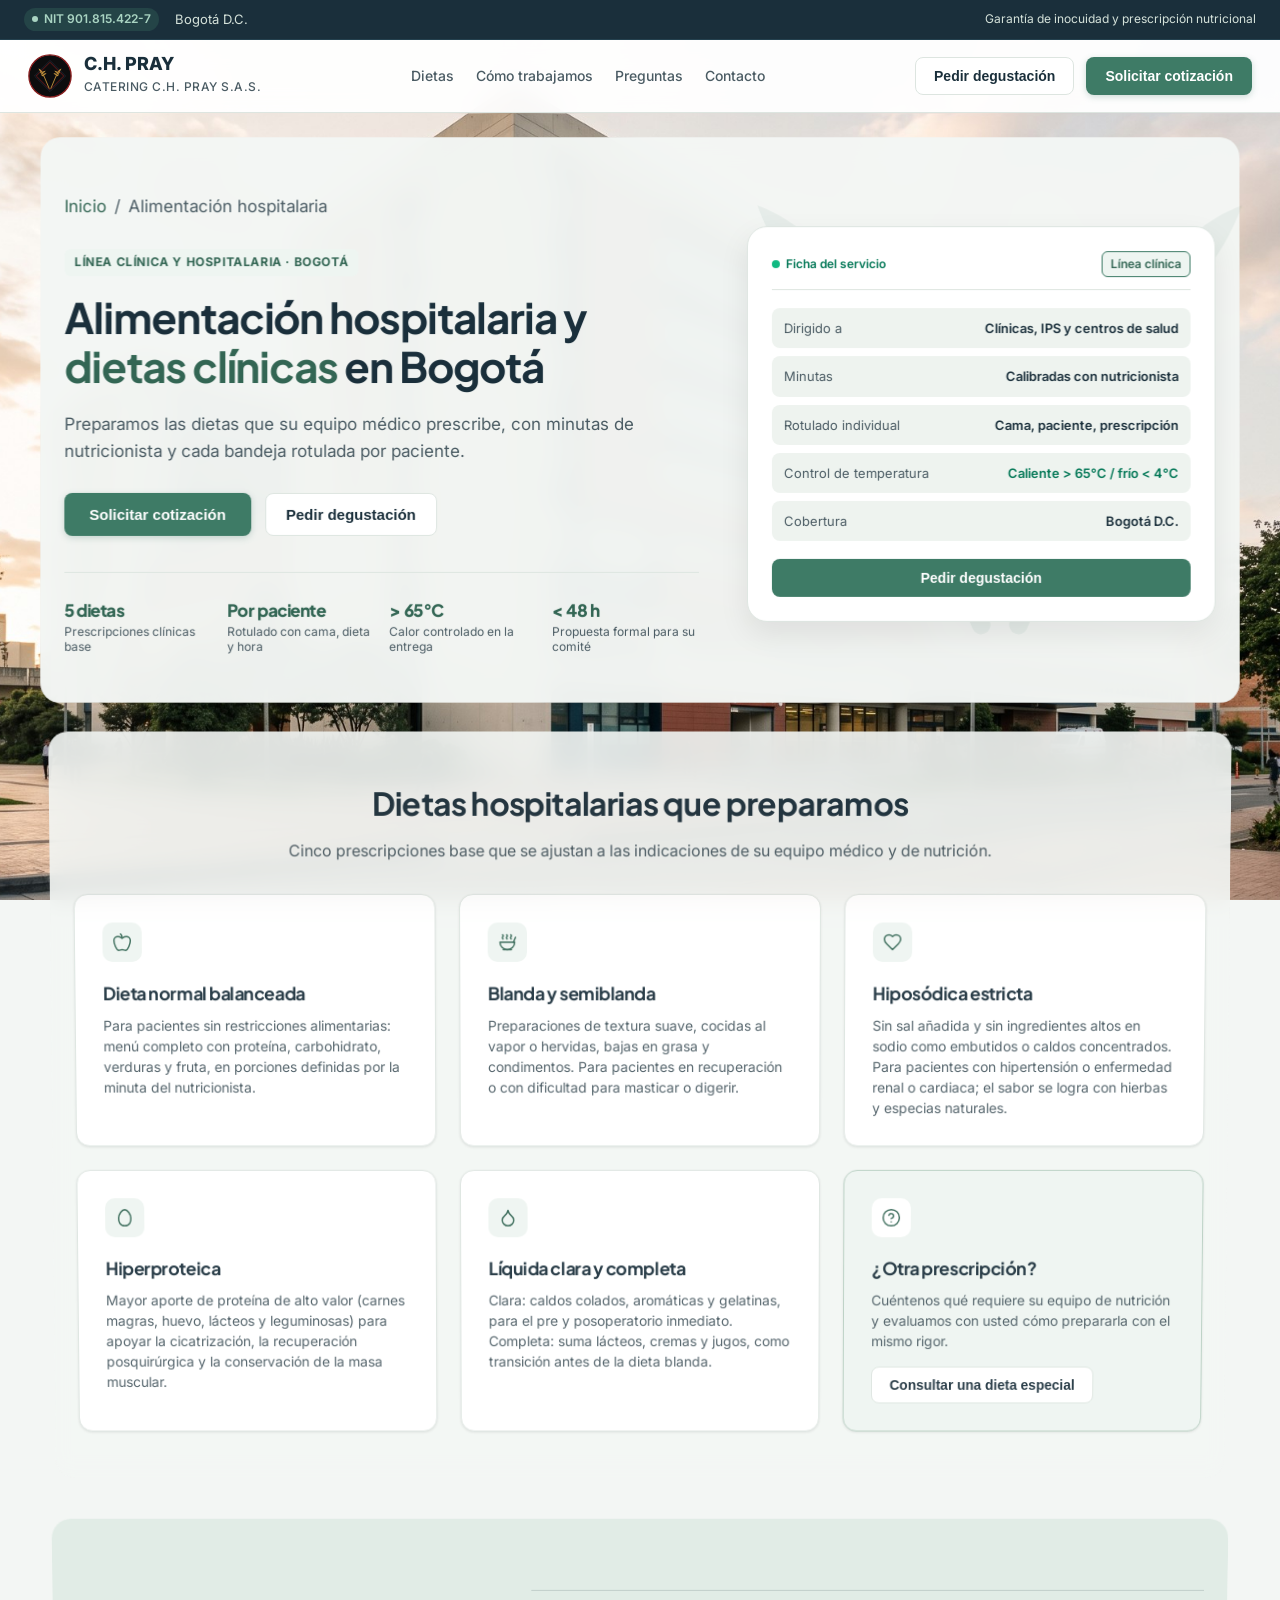
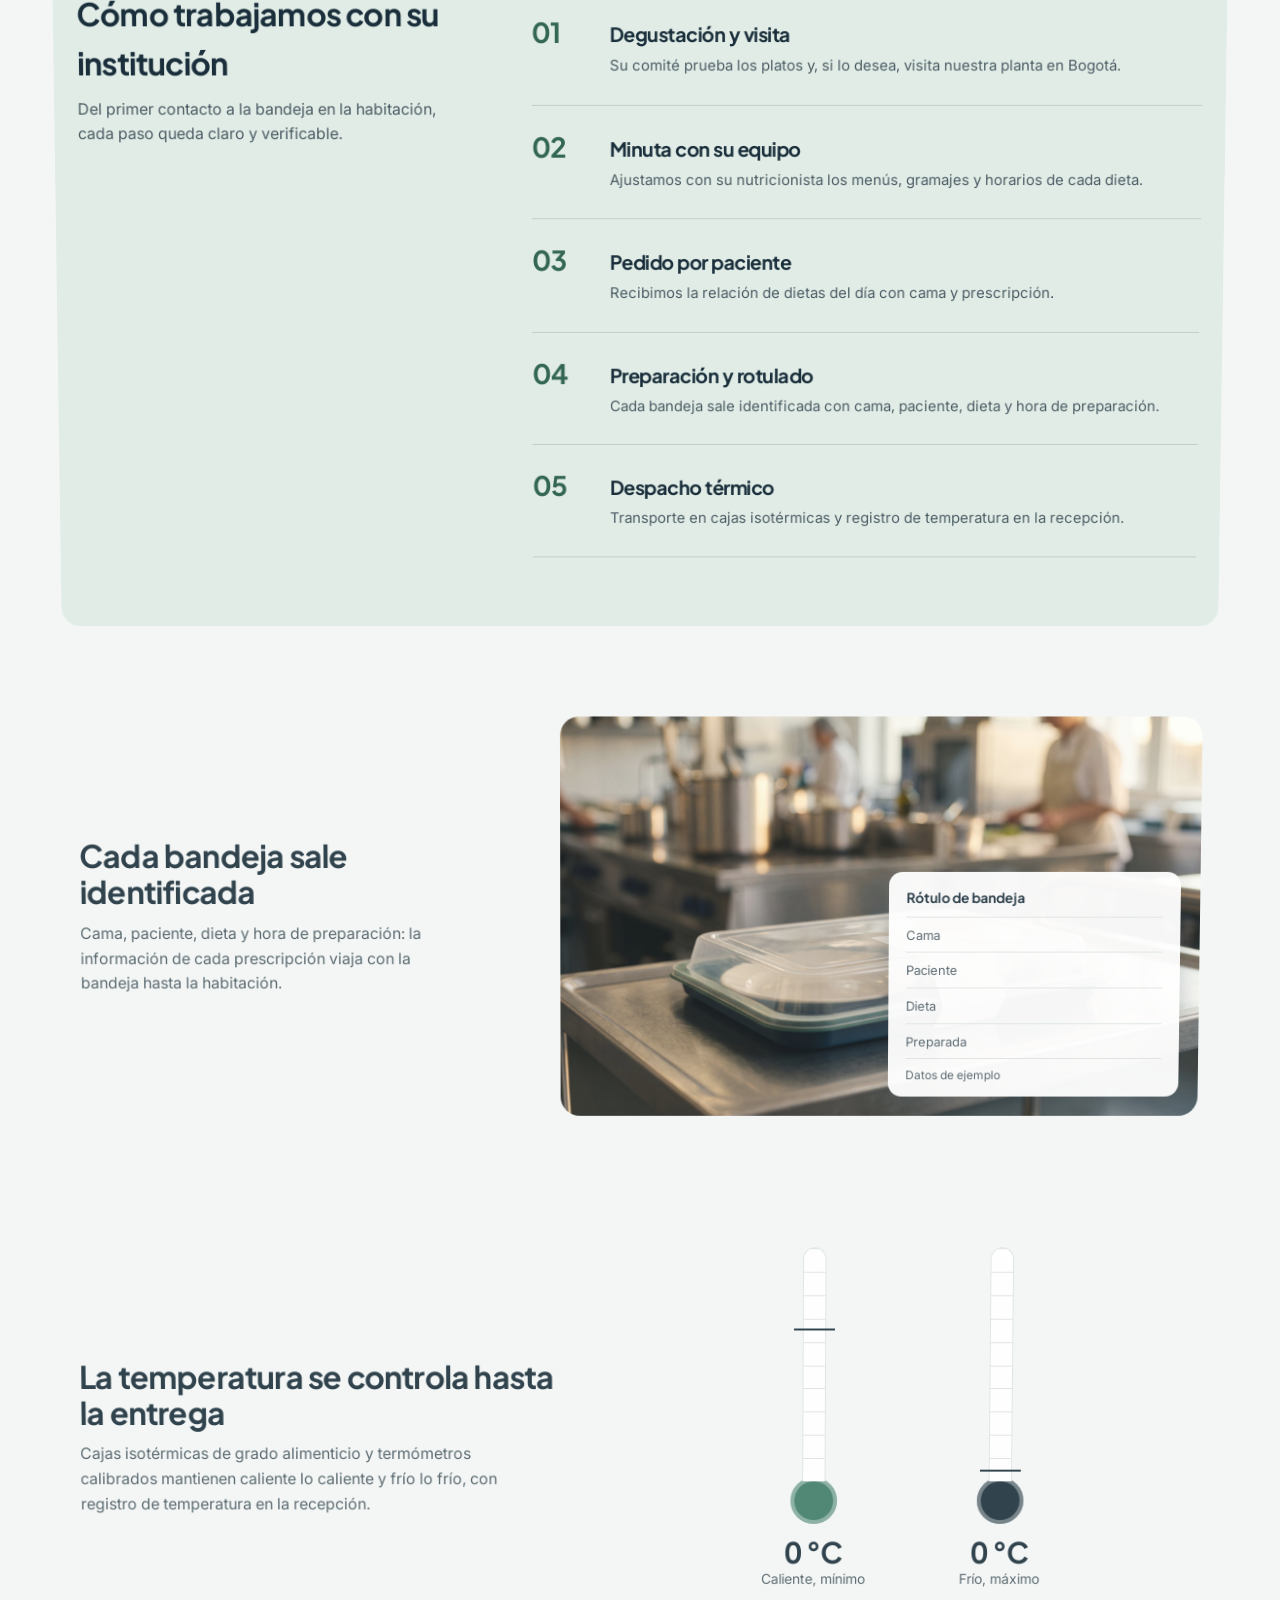
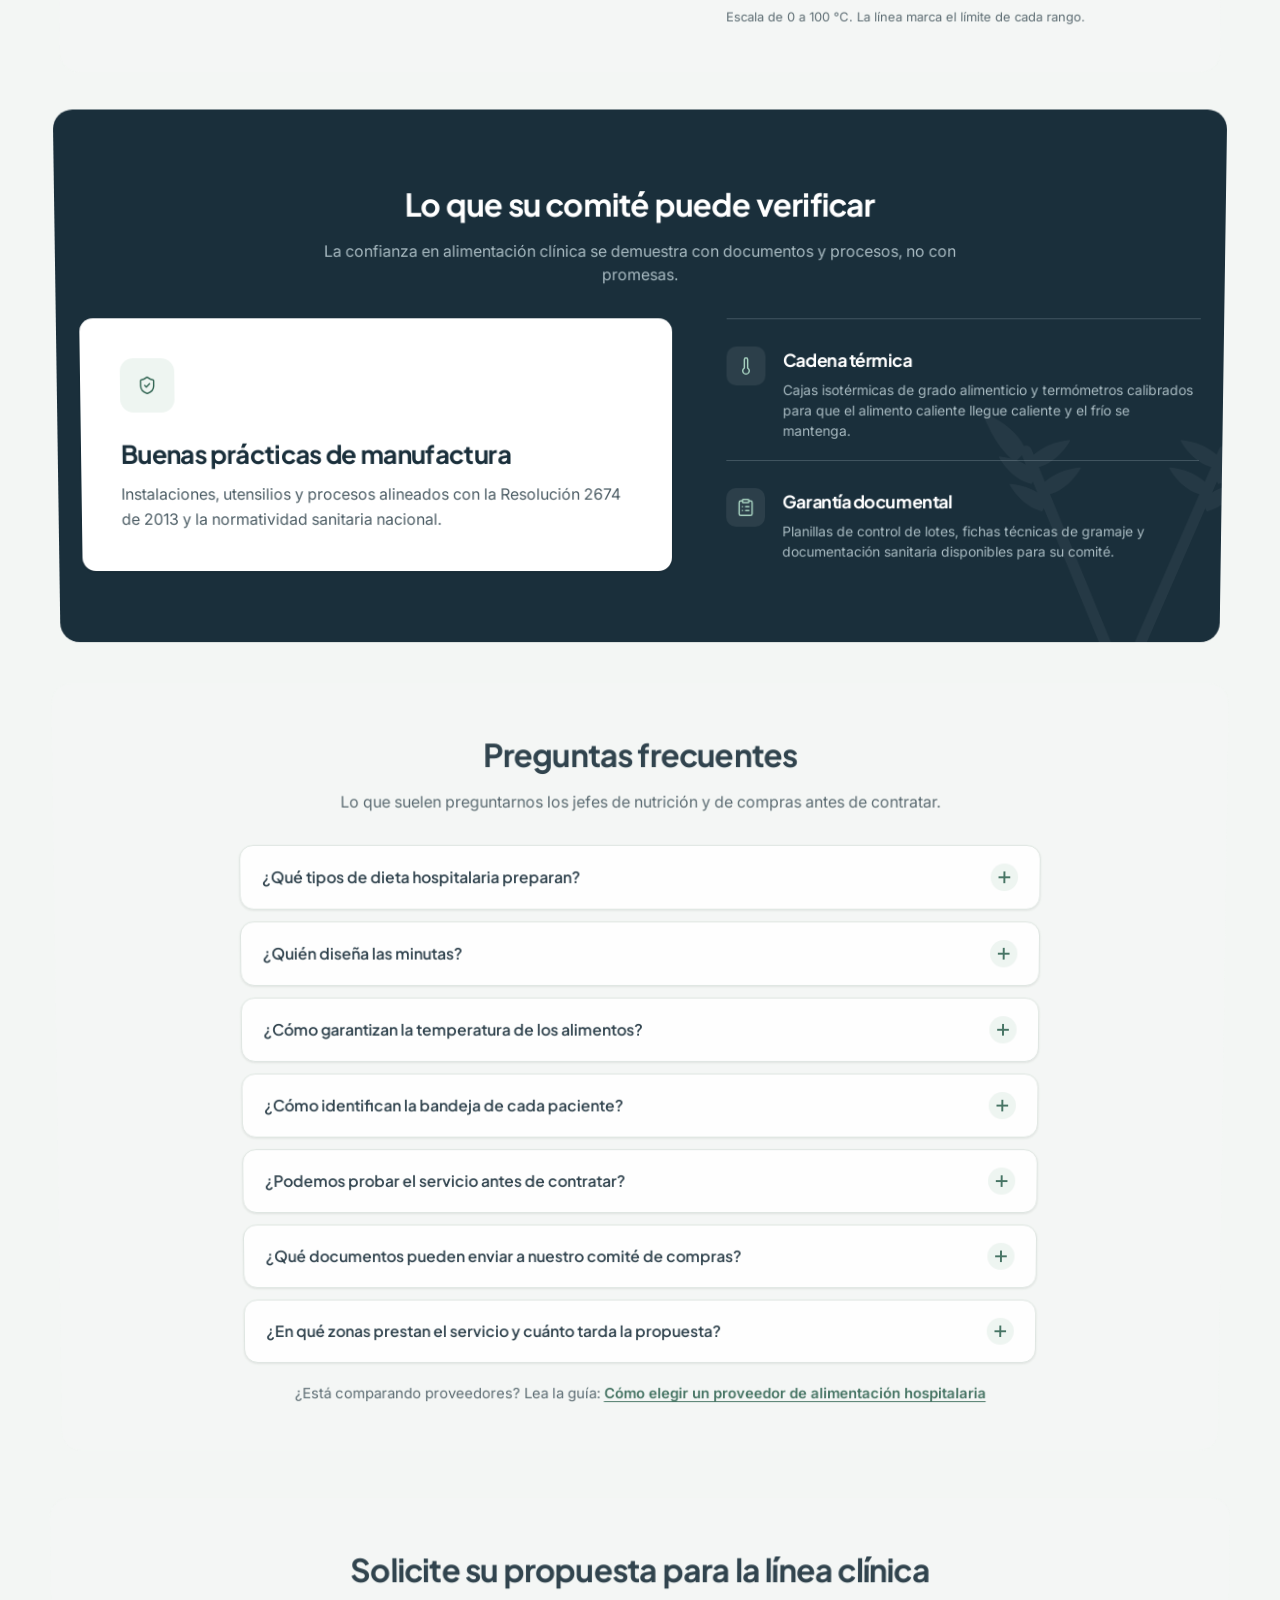
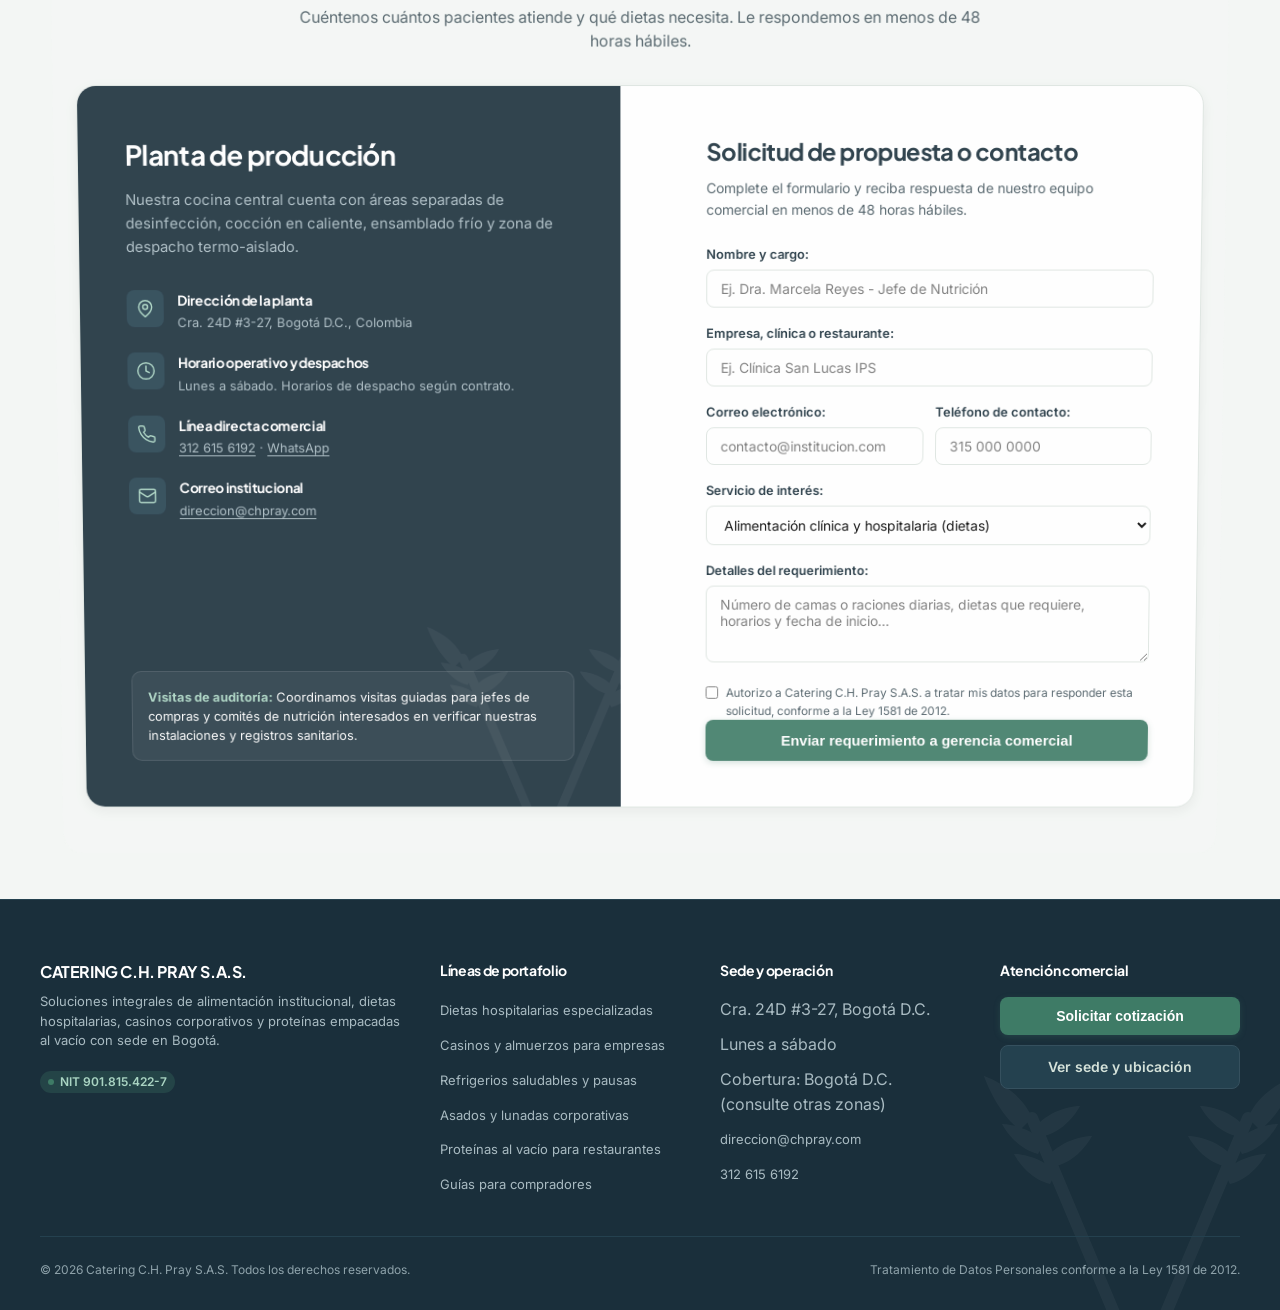
==== commit 0c8e4177: "Formulario de contacto guarda el nombre del servicio, no el código - app.js: NOMBRE_SERVICIO traduce" ====
--- a/alimentacion-hospitalaria/index.html
+++ b/alimentacion-hospitalaria/index.html
@@ -728,6 +728,6 @@
     </div>
   </footer>
 
-  <script src="../app.js?v=17"></script>
+  <script src="../app.js?v=18"></script>
 </body>
 </html>
